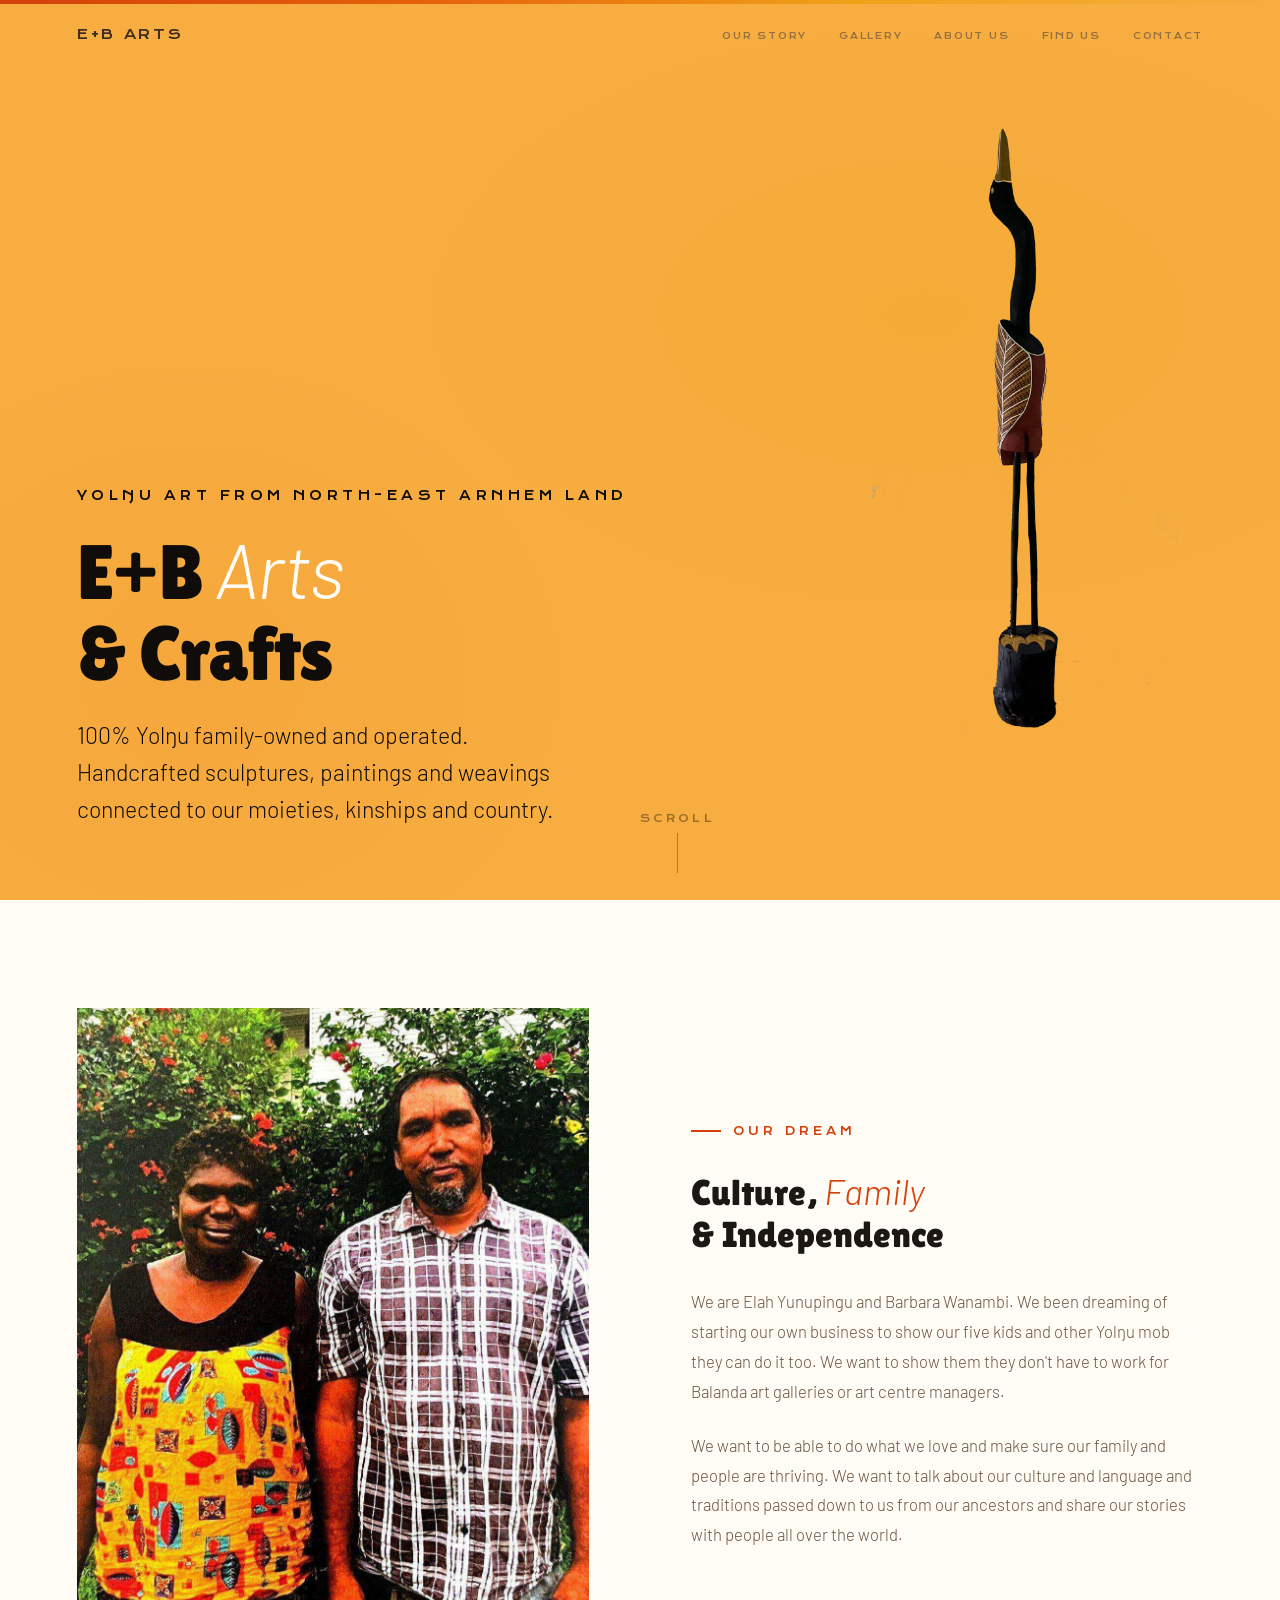
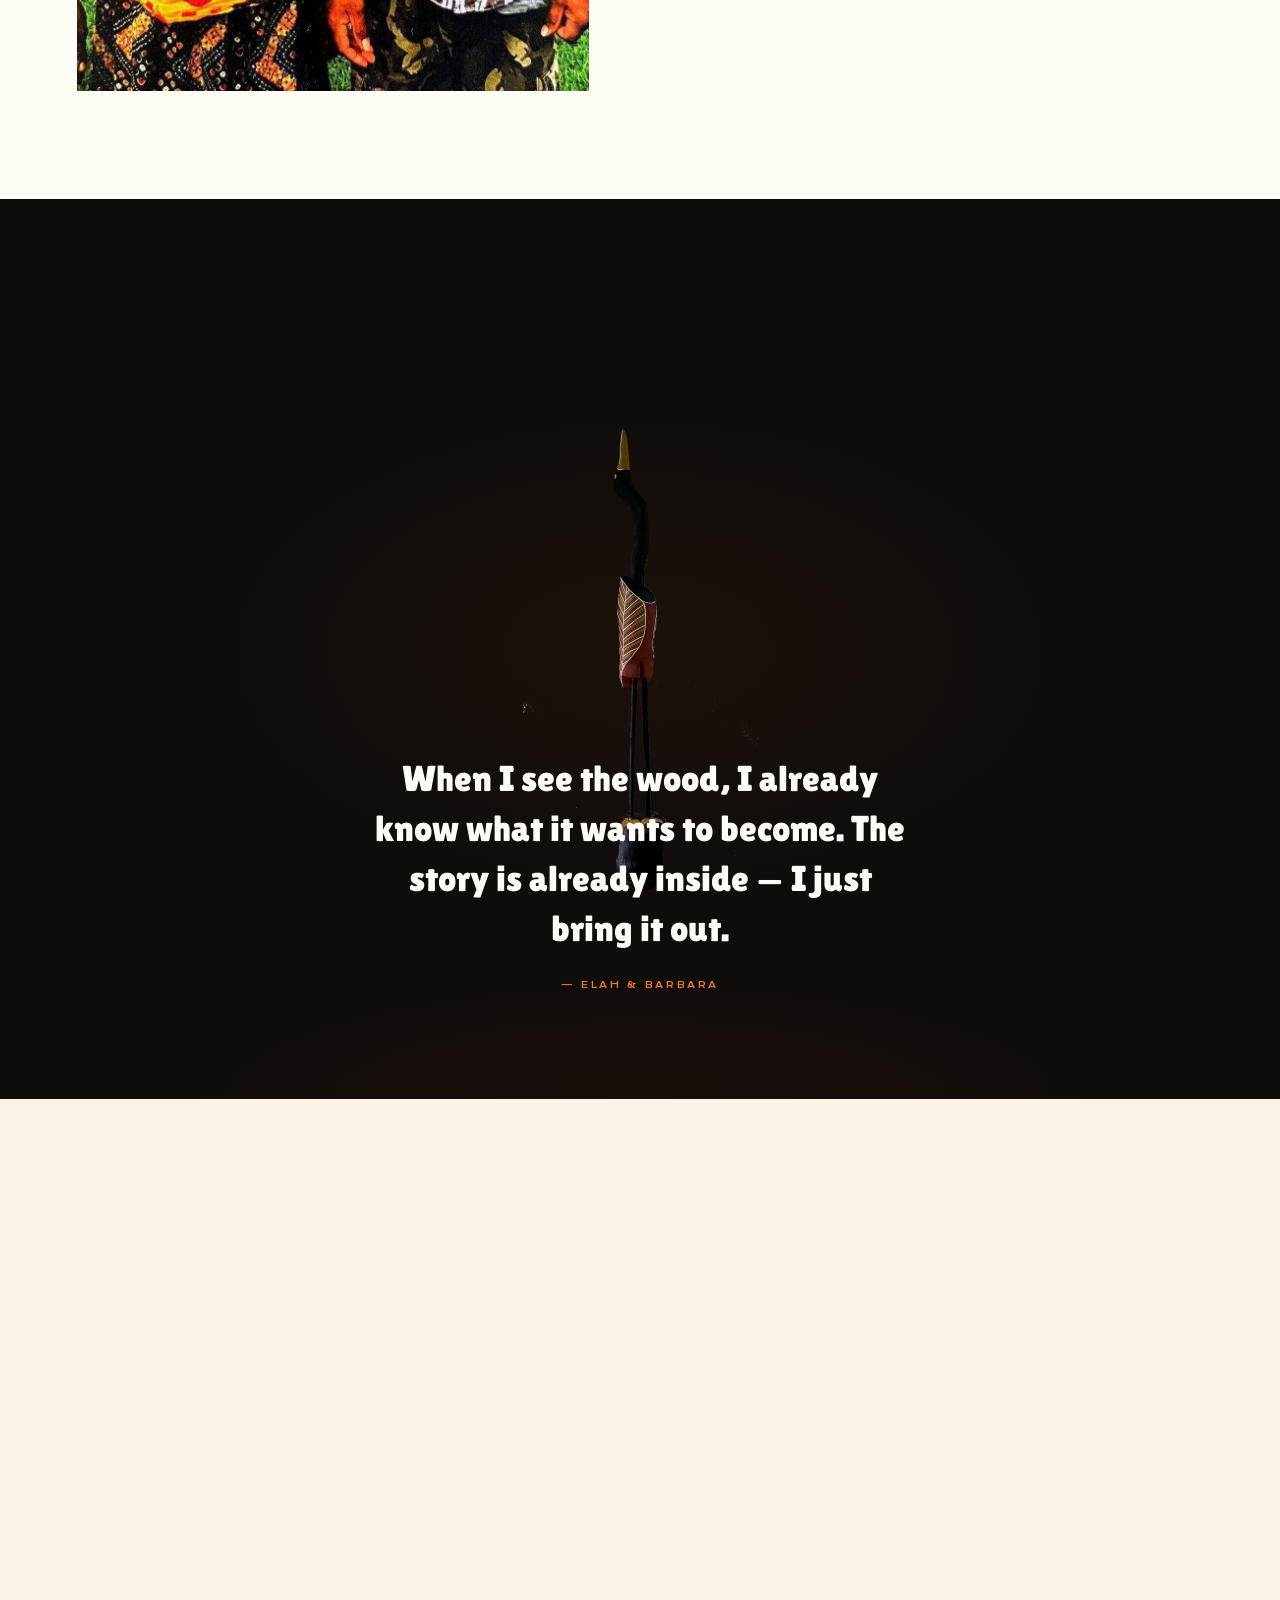
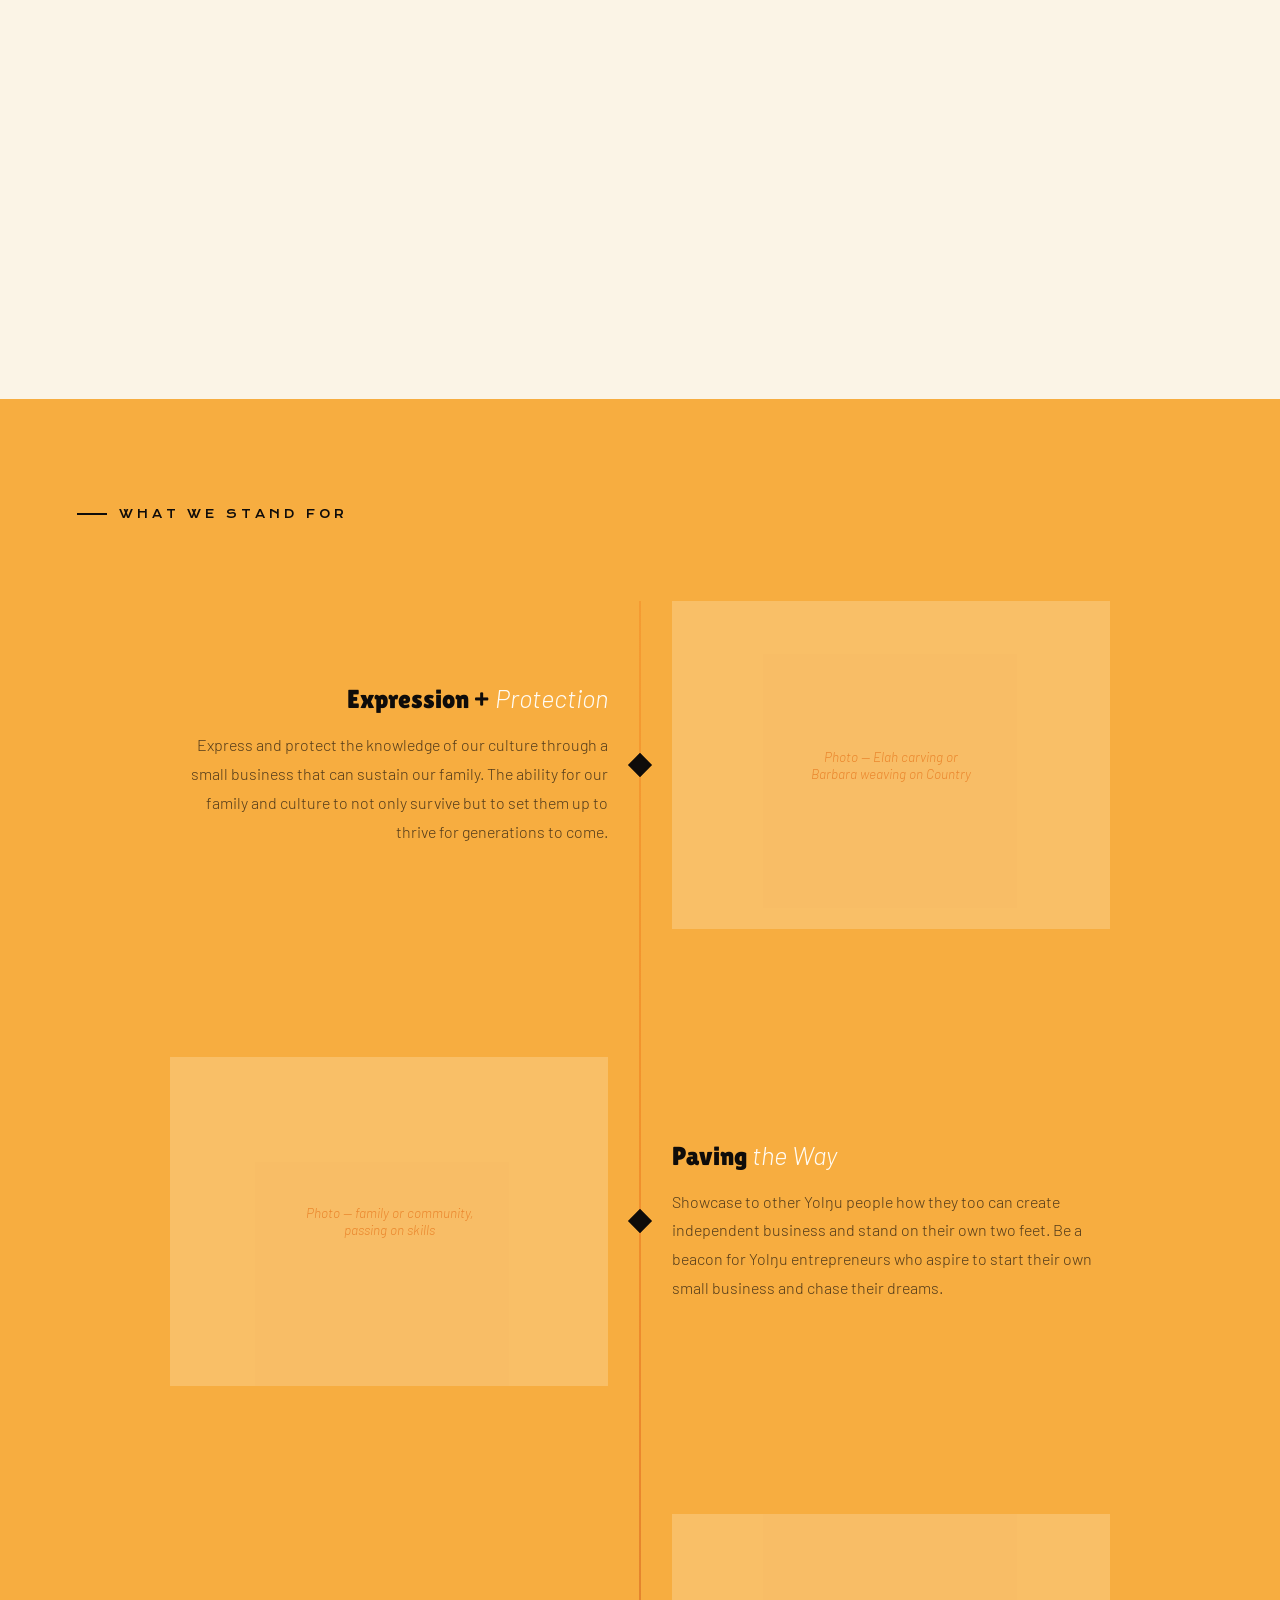
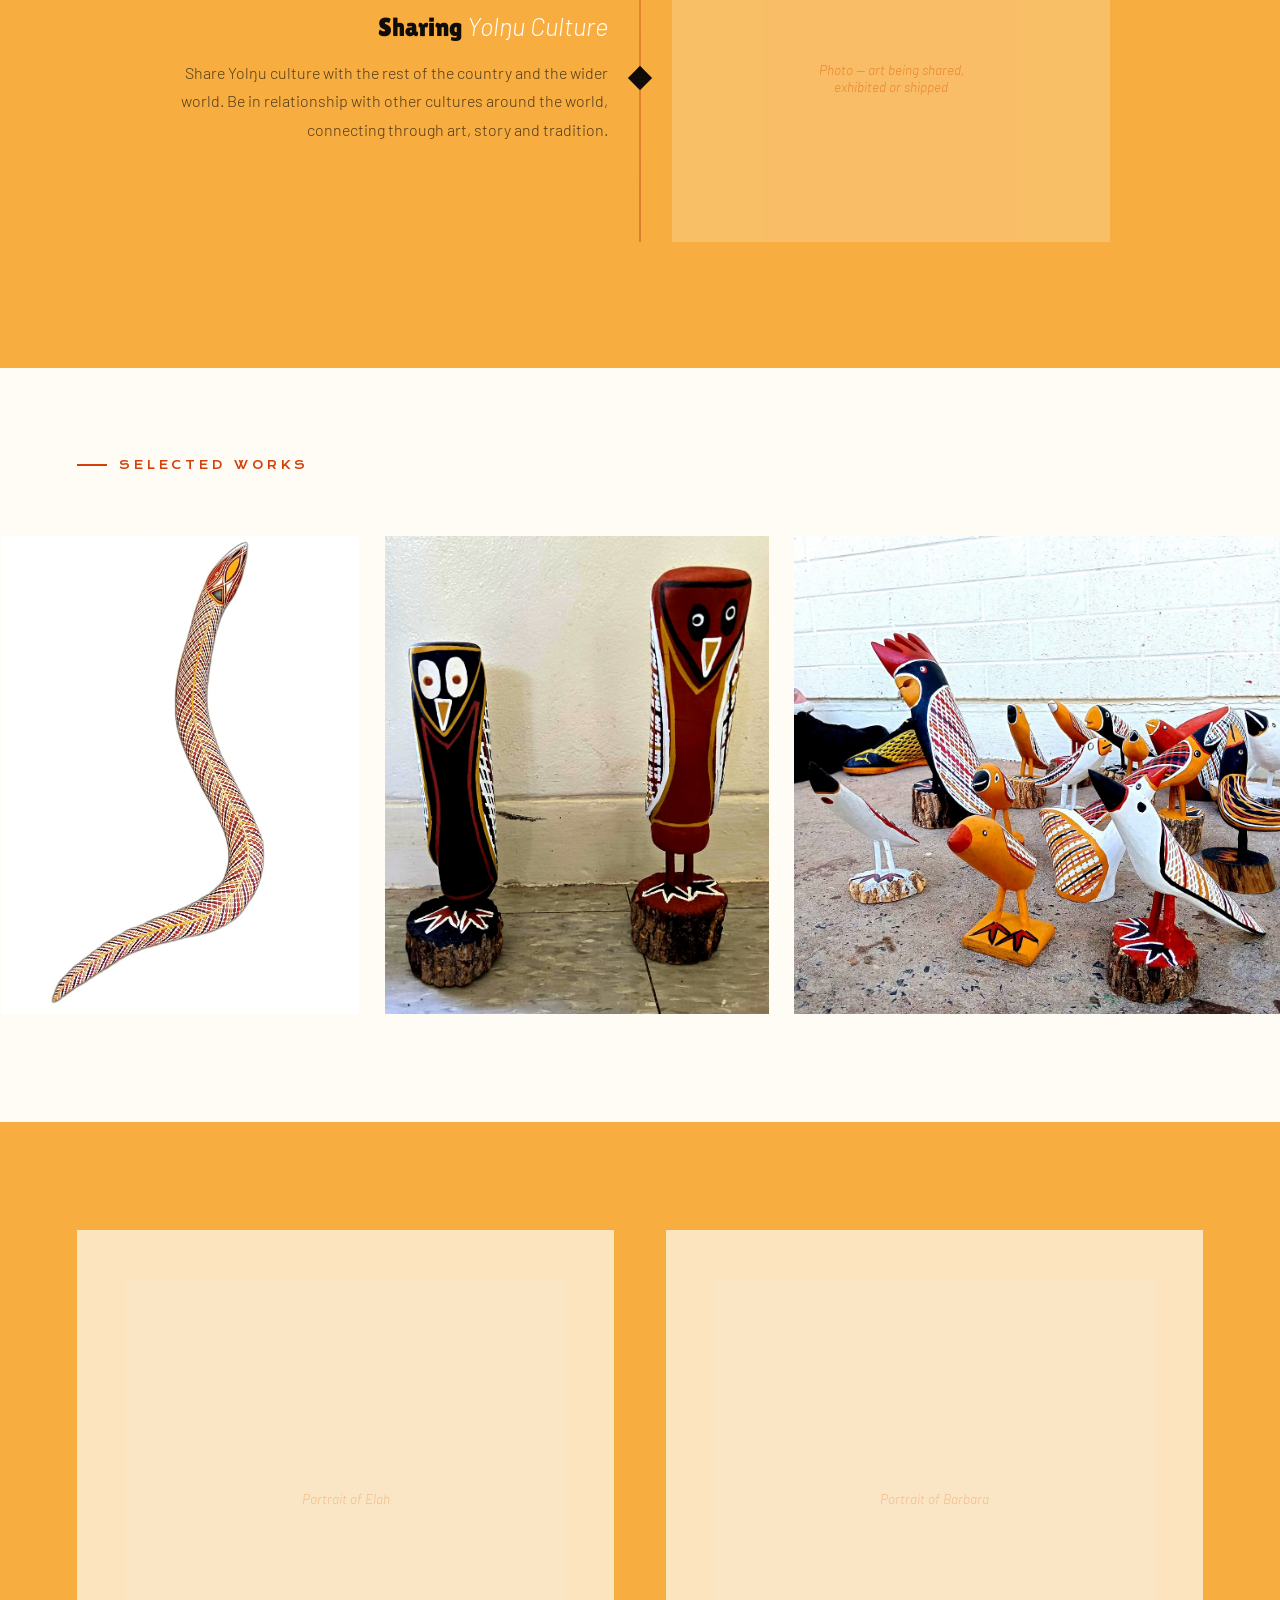
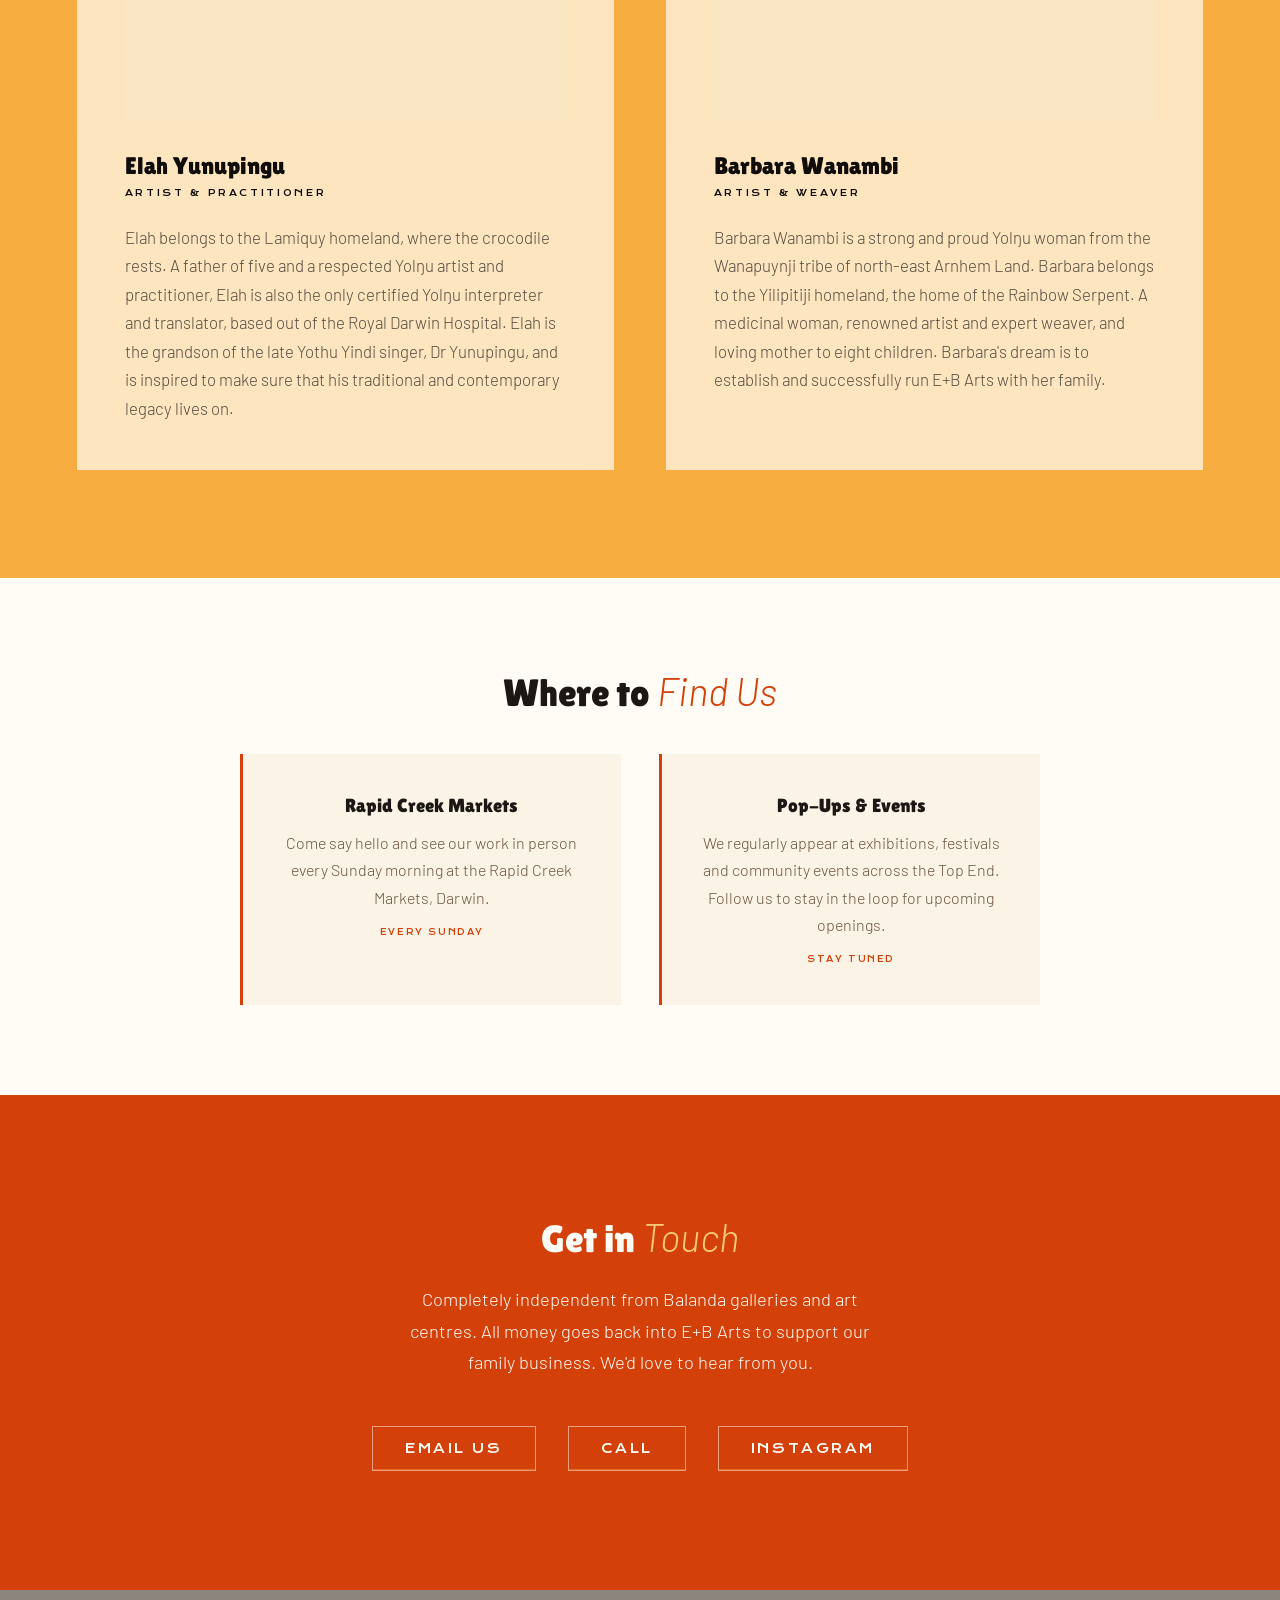
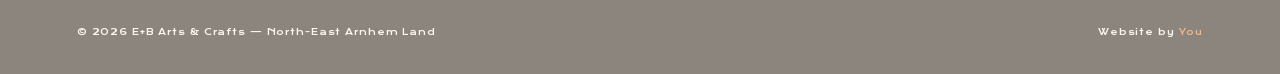
==== index.html @ ec771991 "Initial commit: E+B Arts landing page for GitHub Pages - Landing page with hero, story, gallery, art" ====
<!DOCTYPE html>
<html lang="en">
<head>
<meta charset="UTF-8">
<meta name="viewport" content="width=device-width, initial-scale=1.0">
<title>E+B Arts & Crafts — Yolŋu Art from Arnhem Land</title>
<meta name="description" content="100% Yolŋu family-owned art business. Handcrafted sculptures, paintings and weavings from North-East Arnhem Land.">
<link href="https://fonts.googleapis.com/css2?family=Lilita+One&family=Krona+One&family=Barlow:ital,wght@0,300;0,400;0,500;1,300;1,400&display=swap" rel="stylesheet">
<link rel="stylesheet" href="assets/css/styles.css">
</head>
<body>

<div class="top-bar"></div>

<!-- NAV -->
<nav id="nav">
  <a href="#" class="nav-logo">E+B Arts</a>
  <ul class="nav-links">
    <li><a href="#story">Our Story</a></li>
    <li><a href="#gallery">Gallery</a></li>
    <li><a href="#artists">About Us</a></li>
    <li><a href="#findus">Find Us</a></li>
    <li><a href="#contact">Contact</a></li>
  </ul>
</nav>

<!-- HERO — YELLOW -->
<section class="hero">
  <div class="hero-bg"></div>
  <div class="hero-bird" id="heroBird">
    <img src="assets/images/jabiru.png" alt="Yolŋu carved Jabiru bird sculpture" style="height:75vh;max-height:650px;object-fit:contain;">
  </div>

  <div class="hero-content">
    <div class="hero-tagline">Yolŋu Art from North-East Arnhem Land</div>
    <h1>E+B <em>Arts</em><br>& Crafts</h1>
    <p class="hero-sub">100% Yolŋu family-owned and operated. Handcrafted sculptures, paintings and weavings connected to our moieties, kinships and country.</p>
  </div>
  <div class="scroll-hint"><span>Scroll</span><div class="scroll-line"></div></div>
</section>

<!-- STORY — CREAM -->
<section class="story-section" id="story">
  <div class="story-visual reveal">
    <img src="assets/images/elah-barbara.jpg" alt="Elah Yunupingu and Barbara Wanambi together" style="width:100%;height:100%;object-fit:cover;display:block;">
  </div>
  <div class="story-text">
    <div class="section-label label-dark reveal">Our Dream</div>
    <h2 class="reveal reveal-delay-1">Culture, <em>Family</em><br>& Independence</h2>
    <p class="reveal reveal-delay-2">We are Elah Yunupingu and Barbara Wanambi. We been dreaming of starting our own business to show our five kids and other Yolŋu mob they can do it too. We want to show them they don't have to work for Balanda art galleries or art centre managers.</p>
    <p class="reveal reveal-delay-3">We want to be able to do what we love and make sure our family and people are thriving. We want to talk about our culture and language and traditions passed down to us from our ancestors and share our stories with people all over the world.</p>
  </div>
</section>

<!-- BIRD REVEAL — DARK -->
<section class="bird-reveal" id="birdReveal">
  <div class="bird-reveal-sticky">
    <div class="bird-glow" id="birdGlow"></div>
    <div class="bird-svg-container">
      <img src="assets/images/jabiru.png" alt="Yolŋu carved Jabiru bird sculpture" style="height:60vh;max-height:500px;object-fit:contain;">
    </div>
    <div class="bird-reveal-text">
      <blockquote id="birdQuote">When I see the wood, I already know what it wants to become. The story is already inside — I just bring it out.</blockquote>
      <div class="attribution" id="birdAttribution">— Elah & Barbara</div>
    </div>
  </div>
</section>

<!-- PROCESS — YELLOW -->
<section class="process-section" id="process">
  <div class="section-label label-on-yellow reveal">What We Stand For</div>
  <div class="process-journey">
    <div class="process-path"></div>
    <div class="process-moment reveal">
      <div class="process-visual"><div class="placeholder-img">Photo — Elah carving or<br>Barbara weaving on Country</div></div>
      <div class="process-narrative">
        <h3>Expression + <em>Protection</em></h3>
        <p>Express and protect the knowledge of our culture through a small business that can sustain our family. The ability for our family and culture to not only survive but to set them up to thrive for generations to come.</p>
      </div>
    </div>
    <div class="process-moment reveal">
      <div class="process-visual"><div class="placeholder-img">Photo — family or community,<br>passing on skills</div></div>
      <div class="process-narrative">
        <h3>Paving <em>the Way</em></h3>
        <p>Showcase to other Yolŋu people how they too can create independent business and stand on their own two feet. Be a beacon for Yolŋu entrepreneurs who aspire to start their own small business and chase their dreams.</p>
      </div>
    </div>
    <div class="process-moment reveal">
      <div class="process-visual"><div class="placeholder-img">Photo — art being shared,<br>exhibited or shipped</div></div>
      <div class="process-narrative">
        <h3>Sharing <em>Yolŋu Culture</em></h3>
        <p>Share Yolŋu culture with the rest of the country and the wider world. Be in relationship with other cultures around the world, connecting through art, story and tradition.</p>
      </div>
    </div>
  </div>
</section>

<!-- GALLERY — CREAM -->
<section class="gallery-section" id="gallery">
  <div class="section-label label-dark reveal" style="padding:0 6vw;">Selected Works</div>
  <div class="gallery-scroll" id="galleryScroll">

    <!-- Snake -->
    <div class="gallery-item tall">
      <img class="gallery-img" src="assets/images/snake.jpg" alt="Yolŋu carved and painted snake sculpture with rarrk crosshatching">
      <div class="gallery-caption"><span>Wood Sculpture</span><h4>Snake Sculpture</h4></div>
    </div>

    <!-- Owls / Worr Worr -->
    <div class="gallery-item square">
      <img class="gallery-img" src="assets/images/owls.jpg" alt="Two carved Yolŋu owl sculptures painted with ochre and rarrk patterns">
      <div class="gallery-caption">
        <div class="yolngu-name">
          <span class="local">Worr Worr</span>
          <span class="english">Owl</span>
          <span class="lang-tag">Yolŋu</span>
        </div>
        <span>Wood Sculpture</span><h4>Owl Pair</h4>
      </div>
    </div>

    <!-- Birds group -->
    <div class="gallery-item wide">
      <img class="gallery-img" src="assets/images/birds-group.jpg" alt="Collection of carved and painted Yolŋu bird sculptures">
      <div class="gallery-caption"><span>Collection</span><h4>Bird Sculptures</h4></div>
    </div>

    <!-- Large birds collection -->
    <div class="gallery-item wide">
      <img class="gallery-img" src="assets/images/birds-collection.jpg" alt="Large collection of carved and painted Yolŋu bird sculptures">
      <div class="gallery-caption"><span>Collection</span><h4>Songline Series</h4></div>
    </div>

    <!-- Turtle -->
    <div class="gallery-item square">
      <img class="gallery-img" src="assets/images/turtle.jpg" alt="Yolŋu carved and painted turtle sculpture with rarrk crosshatching on shell">
      <div class="gallery-caption">
        <div class="yolngu-name">
          <span class="local">Marrpan</span>
          <span class="english">Green Back Turtle</span>
          <span class="lang-tag">Yolŋu</span>
        </div>
        <span>Wood Sculpture</span><h4>Green Back Turtle</h4>
      </div>
    </div>

    <!-- Mixed collection -->
    <div class="gallery-item wide">
      <img class="gallery-img" src="assets/images/collection.jpg" alt="Collection of Yolŋu carved birds, painted cylinders and turtle artwork">
      <div class="gallery-caption">
        <div class="yolngu-name">
          <span class="local">Larrakitj</span>
          <span class="english">Coffin Logs</span>
          <span class="lang-tag">Yolŋu</span>
        </div>
        <span>Collection</span><h4>Coffin Logs</h4>
      </div>
    </div>

    <!-- Jabiru with fish -->
    <div class="gallery-item tall">
      <img class="gallery-img" src="assets/images/jabiru-fish.jpg" alt="Tall Yolŋu carved bird sculpture balancing a painted fish on its beak">
      <div class="gallery-caption"><span>Wood Sculpture</span><h4>Jabiru & Fish</h4></div>
    </div>

    <!-- Jabiru tall dark -->
    <div class="gallery-item tall">
      <img class="gallery-img" src="assets/images/gallery-bird.jpg" alt="Tall dark Yolŋu carved Jabiru bird sculpture with rarrk wing detail">
      <div class="gallery-caption"><span>Wood Sculpture</span><h4>Jabiru</h4></div>
    </div>

  </div>
</section>

<!-- ARTISTS — YELLOW -->
<section class="together-section" id="artists">
  <div class="together-card reveal">
    <div class="together-img-placeholder">Portrait of Elah</div>
    <h3>Elah Yunupingu</h3>
    <div class="role">Artist & Practitioner</div>
    <p>Elah belongs to the Lamiquy homeland, where the crocodile rests. A father of five and a respected Yolŋu artist and practitioner, Elah is also the only certified Yolŋu interpreter and translator, based out of the Royal Darwin Hospital. Elah is the grandson of the late Yothu Yindi singer, Dr Yunupingu, and is inspired to make sure that his traditional and contemporary legacy lives on.</p>
  </div>
  <div class="together-card reveal reveal-delay-1">
    <div class="together-img-placeholder">Portrait of Barbara</div>
    <h3>Barbara Wanambi</h3>
    <div class="role">Artist & Weaver</div>
    <p>Barbara Wanambi is a strong and proud Yolŋu woman from the Wanapuynji tribe of north-east Arnhem Land. Barbara belongs to the Yilipitiji homeland, the home of the Rainbow Serpent. A medicinal woman, renowned artist and expert weaver, and loving mother to eight children. Barbara's dream is to establish and successfully run E+B Arts with her family.</p>
  </div>
</section>

<!-- FIND US -->
<section class="findus-section" id="findus">
  <h2 class="reveal">Where to <em>Find Us</em></h2>
  <div class="findus-cards">
    <div class="findus-card reveal">
      <h3>Rapid Creek Markets</h3>
      <p>Come say hello and see our work in person every Sunday morning at the Rapid Creek Markets, Darwin.</p>
      <span class="detail">Every Sunday</span>
    </div>
    <div class="findus-card reveal reveal-delay-1">
      <h3>Pop-Ups & Events</h3>
      <p>We regularly appear at exhibitions, festivals and community events across the Top End. Follow us to stay in the loop for upcoming openings.</p>
      <span class="detail">Stay tuned</span>
    </div>
  </div>
</section>

<!-- CONTACT — DEEP ORANGE -->
<section class="contact-section" id="contact">
  <h2 class="reveal">Get in <em>Touch</em></h2>
  <p class="reveal reveal-delay-1">Completely independent from Balanda galleries and art centres. All money goes back into E+B Arts to support our family business. We'd love to hear from you.</p>
  <div class="contact-links reveal reveal-delay-2">
    <a href="mailto:hello@eandbarts.com" class="contact-link"><span>Email Us</span></a>
    <a href="tel:+61000000000" class="contact-link"><span>Call</span></a>
    <a href="#" class="contact-link"><span>Instagram</span></a>
  </div>
</section>

<footer>
  <span>&copy; 2026 E+B Arts & Crafts — North-East Arnhem Land</span>
  <span>Website by <a href="#">You</a></span>
</footer>

<script>
  // Scroll reveal
  const revealEls = document.querySelectorAll('.reveal');
  function checkReveals() {
    const vh = window.innerHeight;
    revealEls.forEach(el => {
      const rect = el.getBoundingClientRect();
      if (rect.top < vh * 0.88 && rect.bottom > 0) {
        el.classList.add('visible');
      }
    });
  }
  window.addEventListener('scroll', checkReveals, { passive: true });
  window.addEventListener('resize', checkReveals);
  checkReveals();
  setTimeout(checkReveals, 100);
  setTimeout(checkReveals, 500);

  // Nav scroll effect
  window.addEventListener('scroll', () => {
    document.getElementById('nav').classList.toggle('scrolled', window.scrollY > 80);
  });

  // Hero bird parallax
  const heroBird = document.getElementById('heroBird');
  window.addEventListener('scroll', () => {
    if (heroBird) {
      const y = window.scrollY;
      heroBird.style.transform = `translateY(calc(-55% - ${y * 0.15}px))`;
      heroBird.style.opacity = Math.max(0, 1 - y / 600);
    }
  });

  // Bird reveal scroll interaction
  const birdSection = document.getElementById('birdReveal');
  const bQuote = document.getElementById('birdQuote');
  const bAttr = document.getElementById('birdAttribution');
  const bGlow = document.getElementById('birdGlow');
  let scrollActive = false;

  function updateBirdReveal() {
    if (!birdSection) return;
    const rect = birdSection.getBoundingClientRect();
    const total = birdSection.offsetHeight - window.innerHeight;
    if (total <= 0) return;
    const progress = Math.max(0, Math.min(1, -rect.top / total));

    if (!scrollActive && progress > 0.01) {
      scrollActive = true;
      if (bQuote) bQuote.style.transition = 'none';
      if (bAttr) bAttr.style.transition = 'none';
    }

    if (scrollActive) {
      if (bGlow) {
        bGlow.style.opacity = Math.min(0.8, progress * 1.2);
        bGlow.style.transform = 'scale(' + (0.6 + progress) + ')';
      }
      if (bQuote) {
        var qp = Math.max(0, (progress - 0.4) / 0.35);
        bQuote.style.opacity = Math.min(1, qp);
        bQuote.style.transform = 'translateY(' + ((1 - Math.min(1, qp)) * 25) + 'px)';
      }
      if (bAttr) {
        var ap = Math.max(0, (progress - 0.55) / 0.35);
        bAttr.style.opacity = Math.min(1, ap);
        bAttr.style.transform = 'translateY(' + ((1 - Math.min(1, ap)) * 15) + 'px)';
      }
    }
  }

  window.addEventListener('scroll', function() {
    requestAnimationFrame(updateBirdReveal);
  }, { passive: true });
  updateBirdReveal();

  // Gallery drag scroll
  const gs = document.getElementById('galleryScroll');
  let isDown = false, startX, scrollLeft;
  gs.addEventListener('mousedown', (e) => { isDown = true; gs.style.cursor = 'grabbing'; startX = e.pageX - gs.offsetLeft; scrollLeft = gs.scrollLeft; });
  gs.addEventListener('mouseleave', () => { isDown = false; gs.style.cursor = 'grab'; });
  gs.addEventListener('mouseup', () => { isDown = false; gs.style.cursor = 'grab'; });
  gs.addEventListener('mousemove', (e) => { if (!isDown) return; e.preventDefault(); gs.scrollLeft = scrollLeft - (e.pageX - gs.offsetLeft - startX) * 1.5; });

  // Smooth scroll for anchor links
  document.querySelectorAll('a[href^="#"]').forEach(a => {
    a.addEventListener('click', function(e) {
      e.preventDefault();
      const target = document.querySelector(this.getAttribute('href'));
      if (target) {
        target.scrollIntoView({ behavior: 'smooth' });
      }
    });
  });
</script>
</body>
</html>
---- assets/css/styles.css ----
/* E+B Arts & Crafts — Styles */

:root {
  --orange-deep: #D4400A;
  --orange: #E8610A;
  --orange-bright: #F07A1A;
  --amber: #F0A118;
  --yellow: #F7AD40;
  --yellow-bg: #F7AD40;
  --yellow-soft: #F9C06A;
  --yellow-pale: #FBDAA0;
  --yellow-light: #F9C978;
  --red-earth: #9E2E0E;
  --rust: #B83A0F;
  --night: #0F0C0A;
  --charcoal: #1C1714;
  --bark: #3D2E1F;
  --bark-light: #6B5440;
  --sand: #FBF4E6;
  --sand-warm: #F5EAD0;
  --sand-deep: #EDE0C0;
  --cream: #FFFCF5;
}

* { margin: 0; padding: 0; box-sizing: border-box; }
html { scroll-behavior: smooth; scrollbar-width: thin; scrollbar-color: var(--orange) var(--sand); }
body {
  background: var(--sand);
  color: var(--charcoal);
  font-family: 'Krona One', sans-serif;
  font-weight: 300;
  overflow-x: hidden;
}

/* ===== NAV ===== */
nav {
  position: fixed; top: 4px; left: 0; right: 0; z-index: 100;
  padding: 1.2rem 6vw;
  display: flex; justify-content: space-between; align-items: center;
  transition: background 0.4s, box-shadow 0.4s;
}
nav.scrolled {
  background: rgba(251, 244, 230, 0.94);
  backdrop-filter: blur(14px);
  box-shadow: 0 1px 0 rgba(208,64,10,0.1);
}
.nav-logo {
  font-family: 'Krona One', sans-serif; font-weight: 400;
  font-size: 0.85rem; letter-spacing: 0.2em; text-transform: uppercase;
  color: var(--bark); text-decoration: none;
}
.nav-links { display: flex; gap: 2rem; list-style: none; }
.nav-links a {
  font-family: 'Krona One'; font-size: 0.55rem;
  letter-spacing: 0.2em; text-transform: uppercase;
  color: var(--bark-light); text-decoration: none; opacity: 0.7;
  transition: opacity 0.3s, color 0.3s;
}
.nav-links a:hover { opacity: 1; color: var(--orange-deep); }

/* Top gradient bar */
.top-bar {
  position: fixed; top: 0; left: 0; right: 0; height: 4px;
  background: linear-gradient(90deg, var(--orange-deep), var(--orange), var(--amber), var(--yellow));
  z-index: 200;
}

/* ===== HERO — YELLOW BG ===== */
.hero {
  min-height: 100vh; display: flex; flex-direction: column;
  justify-content: flex-end; padding: 0 6vw 8vh;
  position: relative; overflow: hidden;
  background: var(--yellow-bg);
}
.hero-bg {
  position: absolute; inset: 0;
  background:
    radial-gradient(ellipse 60% 50% at 72% 35%, rgba(240,161,24,0.2) 0%, transparent 70%),
    radial-gradient(ellipse 50% 60% at 15% 75%, rgba(232,97,10,0.08) 0%, transparent 60%);
  z-index: 0;
}

.hero-bird {
  position: absolute; right: 8vw; top: 50%;
  transform: translateY(-55%); z-index: 1;
  opacity: 0; animation: birdReveal 2s ease-out 0.8s forwards;
}
.hero-bird svg {
  height: 70vh; max-height: 600px;
  filter: drop-shadow(12px 20px 30px rgba(15,12,10,0.15));
}
@keyframes birdReveal {
  0% { opacity: 0; transform: translateY(-55%) translateX(30px); }
  100% { opacity: 1; transform: translateY(-55%) translateX(0); }
}

.hero-content { position: relative; z-index: 2; max-width: 55%; }
.hero-tagline {
  font-family: 'Krona One'; font-weight: 400;
  font-size: clamp(0.7rem, 1vw, 0.8rem);
  letter-spacing: 0.35em; text-transform: uppercase;
  color: var(--night); margin-bottom: 1.5rem;
  opacity: 0; animation: fadeUp 1s ease-out 0.3s forwards;
}
.hero h1 {
  font-family: 'Lilita One', sans-serif; font-weight: 400;
  font-size: clamp(2.5rem, 6vw, 5rem); line-height: 1.05;
  color: var(--night); letter-spacing: -0.02em; margin-bottom: 1.5rem;
  opacity: 0; animation: fadeUp 1.2s ease-out 0.5s forwards;
}
.hero h1 em { font-style: normal; color: var(--cream); font-family: "Barlow", sans-serif; font-weight: 300; font-style: italic; text-transform: none; }
.hero-sub {
  font-family: 'Barlow', sans-serif;
  font-size: clamp(1.1rem, 1.8vw, 1.5rem); font-weight: 300;
  line-height: 1.6; color: var(--night); max-width: 480px; opacity: 0.75;
  opacity: 0; animation: fadeUp 1.2s ease-out 0.7s forwards;
}
.scroll-hint {
  position: absolute; bottom: 3vh; left: 50%;
  transform: translateX(-50%); display: flex;
  flex-direction: column; align-items: center; gap: 8px;
  opacity: 0; animation: fadeUp 1s ease-out 1.5s forwards;
}
.scroll-hint span {
  font-size: 0.65rem; letter-spacing: 0.3em;
  text-transform: uppercase; color: var(--night); opacity: 0.4;
}
.scroll-line {
  width: 1px; height: 40px; background: var(--night);
  opacity: 0.3; animation: scrollPulse 2s ease-in-out infinite;
}
@keyframes scrollPulse {
  0%, 100% { transform: scaleY(1); opacity: 0.3; }
  50% { transform: scaleY(0.5); opacity: 0.1; }
}
@keyframes fadeUp {
  from { opacity: 0; transform: translateY(25px); }
  to { opacity: 1; transform: translateY(0); }
}

/* ===== SECTION LABEL ===== */
.section-label {
  font-family: 'Krona One'; font-weight: 400; font-size: 0.7rem;
  letter-spacing: 0.35em; text-transform: uppercase;
  margin-bottom: 2rem;
  display: flex; align-items: center; gap: 12px;
}
.section-label::before {
  content: ''; width: 30px; height: 2px;
}
/* Color variants for different bg */
.label-dark { color: var(--orange-deep); }
.label-dark::before { background: var(--orange-deep); }
.label-on-yellow { color: var(--night); }
.label-on-yellow::before { background: var(--night); }
.label-light { color: var(--amber); }
.label-light::before { background: var(--amber); }

/* ===== STORY — CREAM BG ===== */
.story-section {
  padding: 12vh 6vw; display: grid;
  grid-template-columns: 1fr 1fr; gap: 8vw;
  align-items: center; min-height: 90vh; background: var(--cream);
}
.story-visual {
  position: relative; aspect-ratio: 3/4; overflow: hidden;
}
.story-visual .placeholder-img {
  position: absolute; inset: 0;
  display: flex; align-items: center; justify-content: center;
  font-family: 'Barlow'; font-style: italic; font-size: 0.9rem;
  color: var(--orange); opacity: 0.4; padding: 2rem; text-align: center;
  background: var(--sand-warm);
  border-left: 3px solid var(--orange-deep);
}
.story-text h2 {
  font-family: 'Lilita One', sans-serif; font-weight: 400;
  font-size: clamp(1.6rem, 2.8vw, 2.4rem); line-height: 1.15;
  margin-bottom: 2rem; color: var(--charcoal);
}
.story-text h2 em { font-style: normal; color: var(--orange-deep); font-family: "Barlow", sans-serif; font-weight: 300; font-style: italic; text-transform: none; }
.story-text p {
  font-family: 'Barlow'; font-size: clamp(1rem, 1.3vw, 1.2rem);
  font-weight: 300; line-height: 1.8; color: var(--bark-light);
  opacity: 0.85; margin-bottom: 1.5rem;
}

/* ===== BIRD REVEAL — DARK ===== */
.bird-reveal { height: 200vh; position: relative; }
.bird-reveal-sticky {
  position: sticky; top: 0; height: 100vh;
  display: flex; flex-direction: column;
  align-items: center; justify-content: center;
  overflow: hidden; background: var(--night);
}
.bird-reveal-sticky::before {
  content: ''; position: absolute; inset: 0;
  background:
    radial-gradient(ellipse 50% 40% at 50% 50%, rgba(232,97,10,0.06) 0%, transparent 70%),
    radial-gradient(ellipse 80% 30% at 50% 100%, rgba(158,46,14,0.08) 0%, transparent 50%);
  z-index: 0;
}
.bird-reveal-text {
  position: absolute; bottom: 12vh; left: 50%; transform: translateX(-50%);
  z-index: 3; text-align: center;
  max-width: 600px; padding: 0 2rem; width: 100%;
}
.bird-reveal-text blockquote {
  font-family: 'Lilita One', sans-serif;
  font-size: clamp(1.5rem, 2.8vw, 2.4rem); line-height: 1.4;
  color: #FFFCF5; opacity: 1;
}
.bird-reveal-text .attribution {
  font-family: 'Krona One'; font-size: 0.55rem; font-weight: 400;
  letter-spacing: 0.3em; text-transform: uppercase;
  color: var(--orange-bright); margin-top: 1.5rem; opacity: 1;
}
.bird-svg-container {
  position: absolute; inset: 0;
  display: flex; align-items: center; justify-content: center; z-index: 1;
  pointer-events: none;
}
.bird-svg-container svg { height: 55vh; max-height: 450px; opacity: 0.9; }
.bird-glow {
  position: absolute; width: 500px; height: 500px; border-radius: 50%;
  background: radial-gradient(circle, rgba(240,122,26,0.15) 0%, rgba(247,173,64,0.08) 40%, transparent 70%);
  z-index: 0; opacity: 0.7;
}

/* ===== PROCESS — YELLOW BG ===== */
.process-section {
  padding: 12vh 6vw 14vh;
  background: var(--yellow-bg);
  position: relative; overflow: hidden;
}
.process-section .section-label { margin-bottom: 5rem; }
.process-journey { position: relative; max-width: 940px; margin: 0 auto; }
.process-path {
  position: absolute; left: 50%; top: 0; bottom: 0; width: 2px;
  transform: translateX(-50%);
}
.process-path::before {
  content: ''; position: absolute; top: 0; left: 0;
  width: 100%; height: 100%;
  background: linear-gradient(to bottom,
    var(--orange-bright) 0%, var(--orange) 40%,
    var(--orange-deep) 70%, var(--red-earth) 100%);
  opacity: 0.35;
}

.process-moment {
  display: grid; grid-template-columns: 1fr 1fr;
  gap: 4rem; align-items: center;
  margin-bottom: 8rem; position: relative;
}
.process-moment:last-child { margin-bottom: 0; }

.process-moment::before {
  content: ''; position: absolute; left: 50%; top: 50%;
  transform: translate(-50%, -50%) rotate(45deg);
  width: 10px; height: 10px;
  border: 2px solid var(--night); background: var(--yellow-bg);
  z-index: 2; transition: background 0.4s, transform 0.4s;
}
.process-moment.visible::before {
  background: var(--night);
  transform: translate(-50%, -50%) rotate(45deg) scale(1.2);
}

.process-visual { aspect-ratio: 4/3; overflow: hidden; }
.process-visual .placeholder-img {
  width: 100%; height: 100%;
  display: flex; align-items: center; justify-content: center;
  font-family: 'Barlow'; font-style: italic; font-size: 0.85rem;
  color: var(--orange-deep); opacity: 0.35;
  background: rgba(255,252,245,0.6); padding: 2rem; text-align: center;
}

.process-narrative { padding: 1rem 0; }
.process-narrative h3 {
  font-family: 'Lilita One', sans-serif; font-weight: 400;
  font-size: clamp(1.3rem, 2vw, 1.7rem);
  color: var(--night); margin-bottom: 1rem; line-height: 1.2;
}
.process-narrative h3 em { font-style: normal; color: var(--cream); font-family: "Barlow", sans-serif; font-weight: 300; font-style: italic; text-transform: none; }
.process-narrative p {
  font-family: 'Barlow'; font-size: clamp(1rem, 1.2vw, 1.15rem);
  line-height: 1.8; color: var(--night); opacity: 0.7;
}

.process-moment:nth-child(even) .process-visual { order: 2; }
.process-moment:nth-child(even) .process-narrative { order: 1; text-align: right; }

/* ===== GALLERY — CREAM BG ===== */
.gallery-section {
  padding: 10vh 0 12vh; overflow: hidden; background: var(--cream);
}
.gallery-section .section-label { padding: 0 6vw; margin-bottom: 4rem; }
.gallery-scroll {
  display: flex; gap: 2vw; padding: 0 6vw;
  overflow-x: auto; scroll-snap-type: x mandatory;
  scrollbar-width: none; cursor: grab;
}
.gallery-scroll::-webkit-scrollbar { display: none; }
.gallery-item {
  flex: 0 0 auto; scroll-snap-align: start;
  position: relative; overflow: hidden;
  transition: transform 0.4s;
}
.gallery-item:hover { transform: translateY(-4px); }
.gallery-item.tall { width: 28vw; min-width: 280px; aspect-ratio: 3/4; }
.gallery-item.wide { width: 38vw; min-width: 360px; aspect-ratio: 4/3; }
.gallery-item.square { width: 30vw; min-width: 300px; aspect-ratio: 1/1; }
.gallery-placeholder {
  width: 100%; height: 100%;
  display: flex; align-items: center; justify-content: center;
  font-family: 'Barlow'; font-style: italic; font-size: 0.85rem;
  color: var(--orange); opacity: 0.3;
  background: var(--sand-warm); padding: 2rem; text-align: center;
  transition: background 0.4s;
}
.gallery-item:hover .gallery-placeholder { background: var(--sand-deep); }

/* Real image support */
.gallery-img {
  width: 100%; height: 100%;
  object-fit: cover;
  display: block;
  transition: transform 0.6s ease;
}
.gallery-item:hover .gallery-img { transform: scale(1.03); }

.gallery-caption {
  position: absolute; bottom: 0; left: 0; right: 0;
  padding: 1.5rem;
  background: linear-gradient(transparent, rgba(15,12,10,0.9));
  transform: translateY(100%); transition: transform 0.4s;
}
.gallery-item:hover .gallery-caption { transform: translateY(0); }
.gallery-caption h4 {
  font-family: 'Lilita One', sans-serif; font-weight: 400;
  font-size: 1rem; color: var(--yellow-light);
}
.gallery-caption span {
  font-family: 'Krona One'; font-size: 0.55rem;
  letter-spacing: 0.15em; text-transform: uppercase;
  color: var(--orange-bright); opacity: 0.8;
}

/* Yolŋu name — inside caption */
.yolngu-name {
  margin-bottom: 0.5rem;
  display: flex; flex-direction: column; gap: 2px;
}
.yolngu-name .local {
  font-family: 'Lilita One'; font-size: 1rem; font-weight: 400;
  color: var(--yellow-light); line-height: 1.2;
}
.yolngu-name .english {
  font-family: 'Krona One'; font-size: 0.5rem;
  letter-spacing: 0.2em; text-transform: uppercase;
  color: var(--cream); opacity: 0.7;
}
.yolngu-name .lang-tag {
  font-family: 'Barlow'; font-style: italic; font-size: 0.6rem;
  color: var(--orange-bright); opacity: 0.75; margin-top: 1px;
}

/* ===== ARTISTS — YELLOW BG ===== */
.together-section {
  padding: 12vh 6vw; display: grid;
  grid-template-columns: 1fr 1fr; gap: 4vw;
  min-height: 80vh; align-items: stretch;
  background: var(--yellow-bg);
}
.together-card {
  padding: 3rem; background: rgba(255,252,245,0.7);
  position: relative; overflow: hidden;
  transition: transform 0.4s, background 0.4s;
  display: flex; flex-direction: column;
}
.together-card:hover {
  transform: translateY(-3px);
  background: rgba(255,252,245,0.9);
}
.together-card::before {
  content: ''; position: absolute; top: 0; left: 0; bottom: 0;
  width: 3px;
  background: linear-gradient(to bottom, var(--night), var(--charcoal));
  transform: scaleY(0); transform-origin: top;
  transition: transform 0.6s ease;
}
.together-card:hover::before { transform: scaleY(1); }

.together-img-placeholder {
  width: 100%; aspect-ratio: 1/1;
  background: var(--sand-warm);
  margin-bottom: 2rem; display: flex; align-items: center;
  justify-content: center; font-family: 'Barlow';
  font-style: italic; color: var(--orange); opacity: 0.3; font-size: 0.85rem;
}
.together-card h3 {
  font-family: 'Lilita One', sans-serif; font-weight: 400;
  font-size: 1.5rem; margin-bottom: 0.5rem; color: var(--night);
}
.together-card .role {
  font-family: 'Krona One'; font-size: 0.55rem; font-weight: 500;
  letter-spacing: 0.3em; text-transform: uppercase;
  color: var(--night); margin-bottom: 1.5rem;
}
.together-card p {
  font-family: 'Barlow'; font-size: 1.05rem;
  line-height: 1.7; color: var(--night); opacity: 0.7;
}

/* ===== FIND US ===== */
.findus-section {
  padding: 10vh 6vw; background: var(--cream);
  display: flex; flex-direction: column; align-items: center;
  text-align: center;
}
.findus-section h2 {
  font-family: 'Lilita One', sans-serif; font-weight: 400;
  font-size: clamp(1.8rem, 3vw, 2.6rem);
  color: var(--charcoal); margin-bottom: 2.5rem;
}
.findus-section h2 em { font-style: normal; color: var(--orange-deep); font-family: "Barlow", sans-serif; font-weight: 300; font-style: italic; text-transform: none; }
.findus-cards {
  display: grid; grid-template-columns: 1fr 1fr; gap: 3vw;
  max-width: 800px; width: 100%;
}
.findus-card {
  padding: 2.5rem 2rem;
  background: var(--sand);
  text-align: center;
  border-left: 3px solid var(--orange-deep);
  transition: transform 0.4s;
}
.findus-card:hover { transform: translateY(-3px); }
.findus-card h3 {
  font-family: 'Lilita One', sans-serif; font-weight: 400;
  font-size: 1.2rem; color: var(--charcoal); margin-bottom: 0.8rem;
}
.findus-card p {
  font-family: 'Barlow'; font-size: 1rem;
  line-height: 1.7; color: var(--bark-light);
}
.findus-card .detail {
  font-family: 'Krona One'; font-size: 0.5rem;
  letter-spacing: 0.2em; text-transform: uppercase;
  color: var(--orange-deep); margin-top: 1rem; display: block;
}
@media (max-width: 600px) {
  .findus-cards { grid-template-columns: 1fr; }
}

/* ===== CONTACT — DEEP ORANGE ===== */
.contact-section {
  padding: 10vh 6vw; display: flex; flex-direction: column;
  align-items: center; text-align: center;
  min-height: 55vh; justify-content: center;
  position: relative;
  background: var(--orange-deep);
  color: var(--cream);
}
.contact-section h2 {
  font-family: 'Lilita One', sans-serif; font-weight: 400;
  font-size: clamp(1.8rem, 3vw, 2.6rem);
  margin-bottom: 1.5rem; color: var(--cream);
}
.contact-section h2 em { font-style: normal; color: var(--yellow-light); font-family: "Barlow", sans-serif; font-weight: 300; font-style: italic; text-transform: none; }
.contact-section p {
  font-family: 'Barlow'; font-size: 1.15rem;
  line-height: 1.7; color: var(--cream); opacity: 0.8;
  max-width: 500px; margin-bottom: 3rem;
}
.contact-links { display: flex; gap: 2rem; flex-wrap: wrap; justify-content: center; }
.contact-link {
  font-family: 'Krona One'; font-weight: 400; font-size: 0.8rem;
  letter-spacing: 0.2em; text-transform: uppercase;
  color: var(--cream); text-decoration: none;
  padding: 0.8rem 2rem; border: 1.5px solid rgba(255,252,245,0.5);
  transition: all 0.4s; position: relative; overflow: hidden;
}
.contact-link::before {
  content: ''; position: absolute; inset: 0;
  background: var(--yellow-bg); transform: translateY(100%);
  transition: transform 0.4s; z-index: 0;
}
.contact-link:hover::before { transform: translateY(0); }
.contact-link:hover { color: var(--charcoal); border-color: var(--yellow-bg); }
.contact-link span { position: relative; z-index: 1; }

/* ===== FOOTER ===== */
footer {
  padding: 4vh 6vw;
  display: flex; justify-content: space-between; align-items: center;
  font-family: 'Krona One'; font-size: 0.55rem; letter-spacing: 0.1em;
  color: var(--cream); opacity: 0.5;
  background: var(--charcoal);
}
footer a { color: var(--orange-bright); text-decoration: none; }

/* ===== SCROLL REVEAL ===== */
/* Force-show all reveals after a delay as fallback */
@keyframes forceReveal {
  to { opacity: 1; transform: translateY(0); }
}
.reveal {
  opacity: 0; transform: translateY(30px);
  transition: opacity 0.8s ease, transform 0.8s ease;
  animation: forceReveal 0s ease 4s forwards;
}
.reveal.visible { opacity: 1; transform: translateY(0); animation: none; }
.reveal-delay-1 { transition-delay: 0.15s; }
.reveal-delay-2 { transition-delay: 0.3s; }
.reveal-delay-3 { transition-delay: 0.45s; }

/* ===== RESPONSIVE ===== */
@media (max-width: 900px) {
  .hero-content { max-width: 100%; }
  .hero-bird { display: none; }
  .story-section { grid-template-columns: 1fr; gap: 4vh; }
  .story-visual { max-height: 50vh; }
  .together-section { grid-template-columns: 1fr; }
  .gallery-item.tall { width: 70vw; }
  .gallery-item.wide { width: 80vw; }
  .gallery-item.square { width: 75vw; }
  .nav-links { display: none; }
  .process-moment { grid-template-columns: 1fr; gap: 1.5rem; margin-bottom: 5rem; }
  .process-path { left: 1rem; }
  .process-moment::before { left: 1rem; }
  .process-moment:nth-child(even) .process-visual { order: 0; }
  .process-moment:nth-child(even) .process-narrative { order: 0; text-align: left; }
}
@media (max-width: 600px) {
  .hero h1 { font-size: 2.5rem; }
  .contact-links { flex-direction: column; align-items: center; }
  .process-path { display: none; }
  .process-moment::before { display: none; }
}
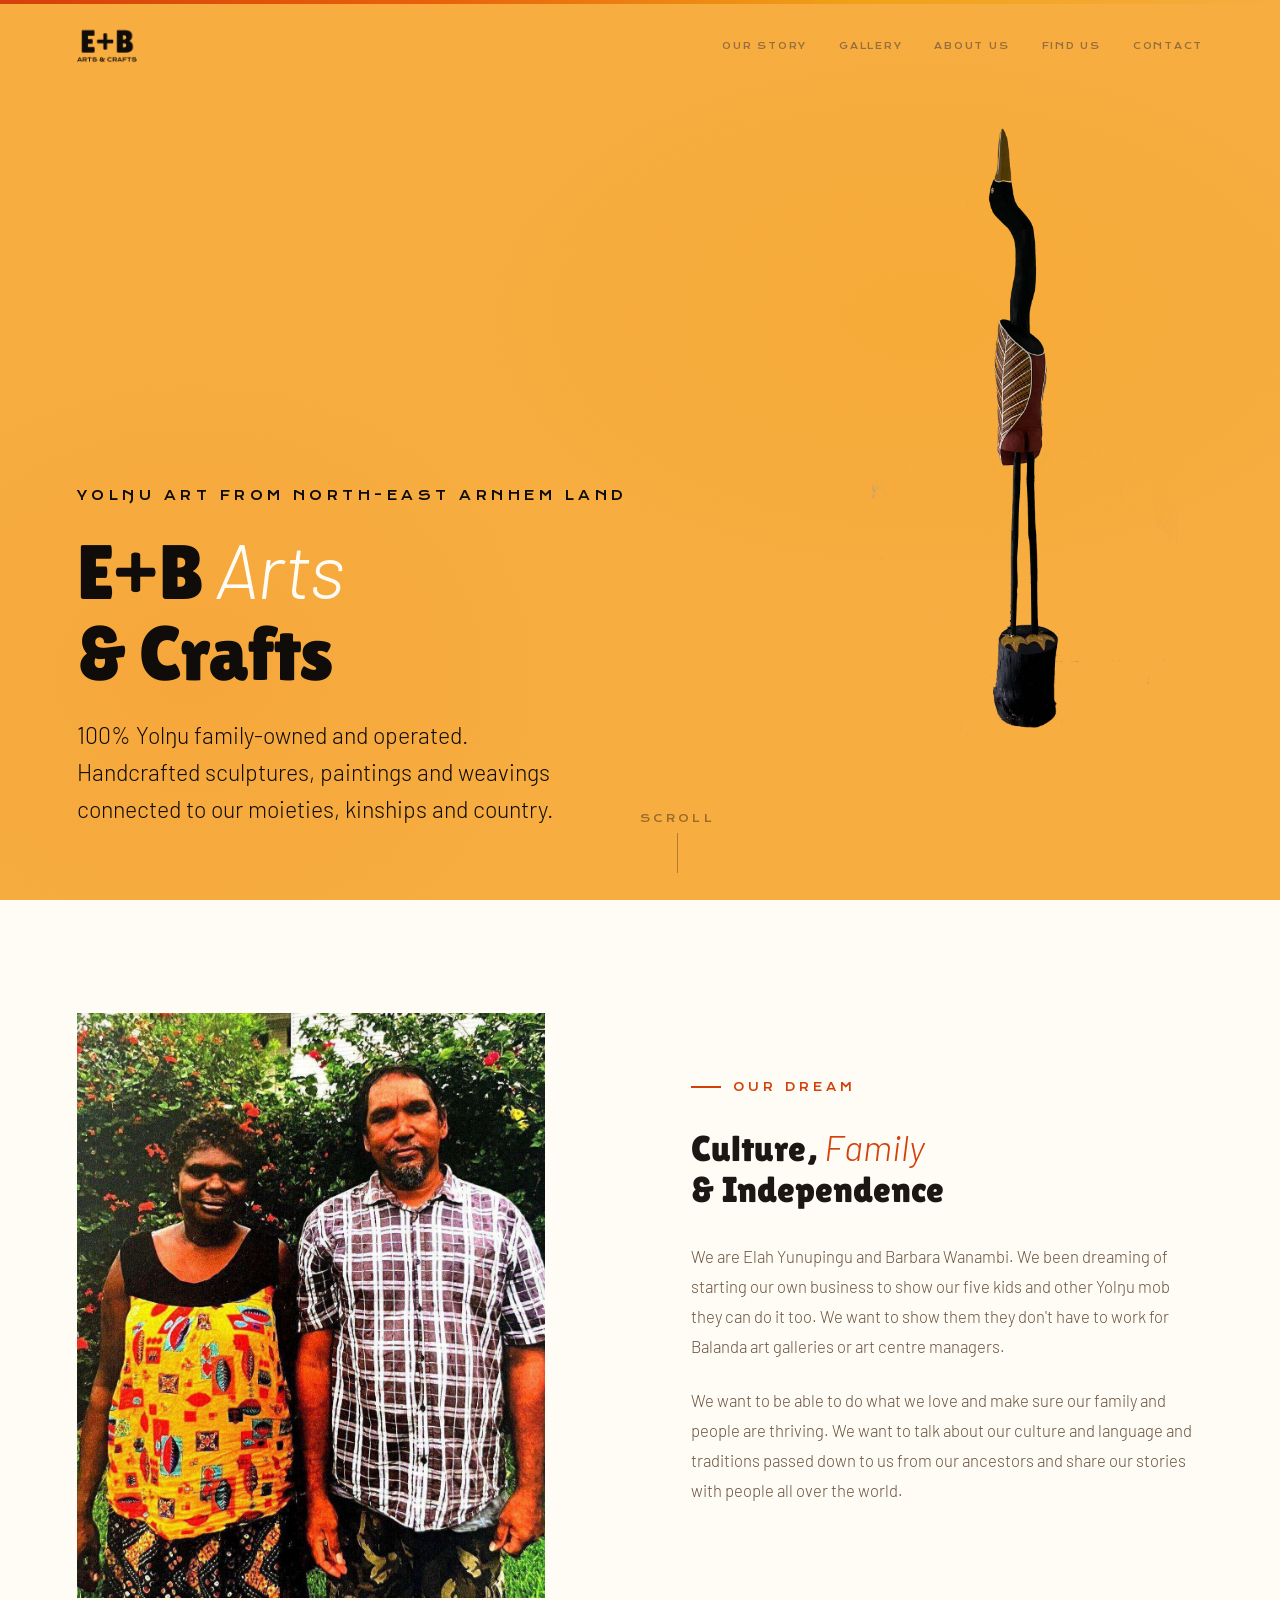
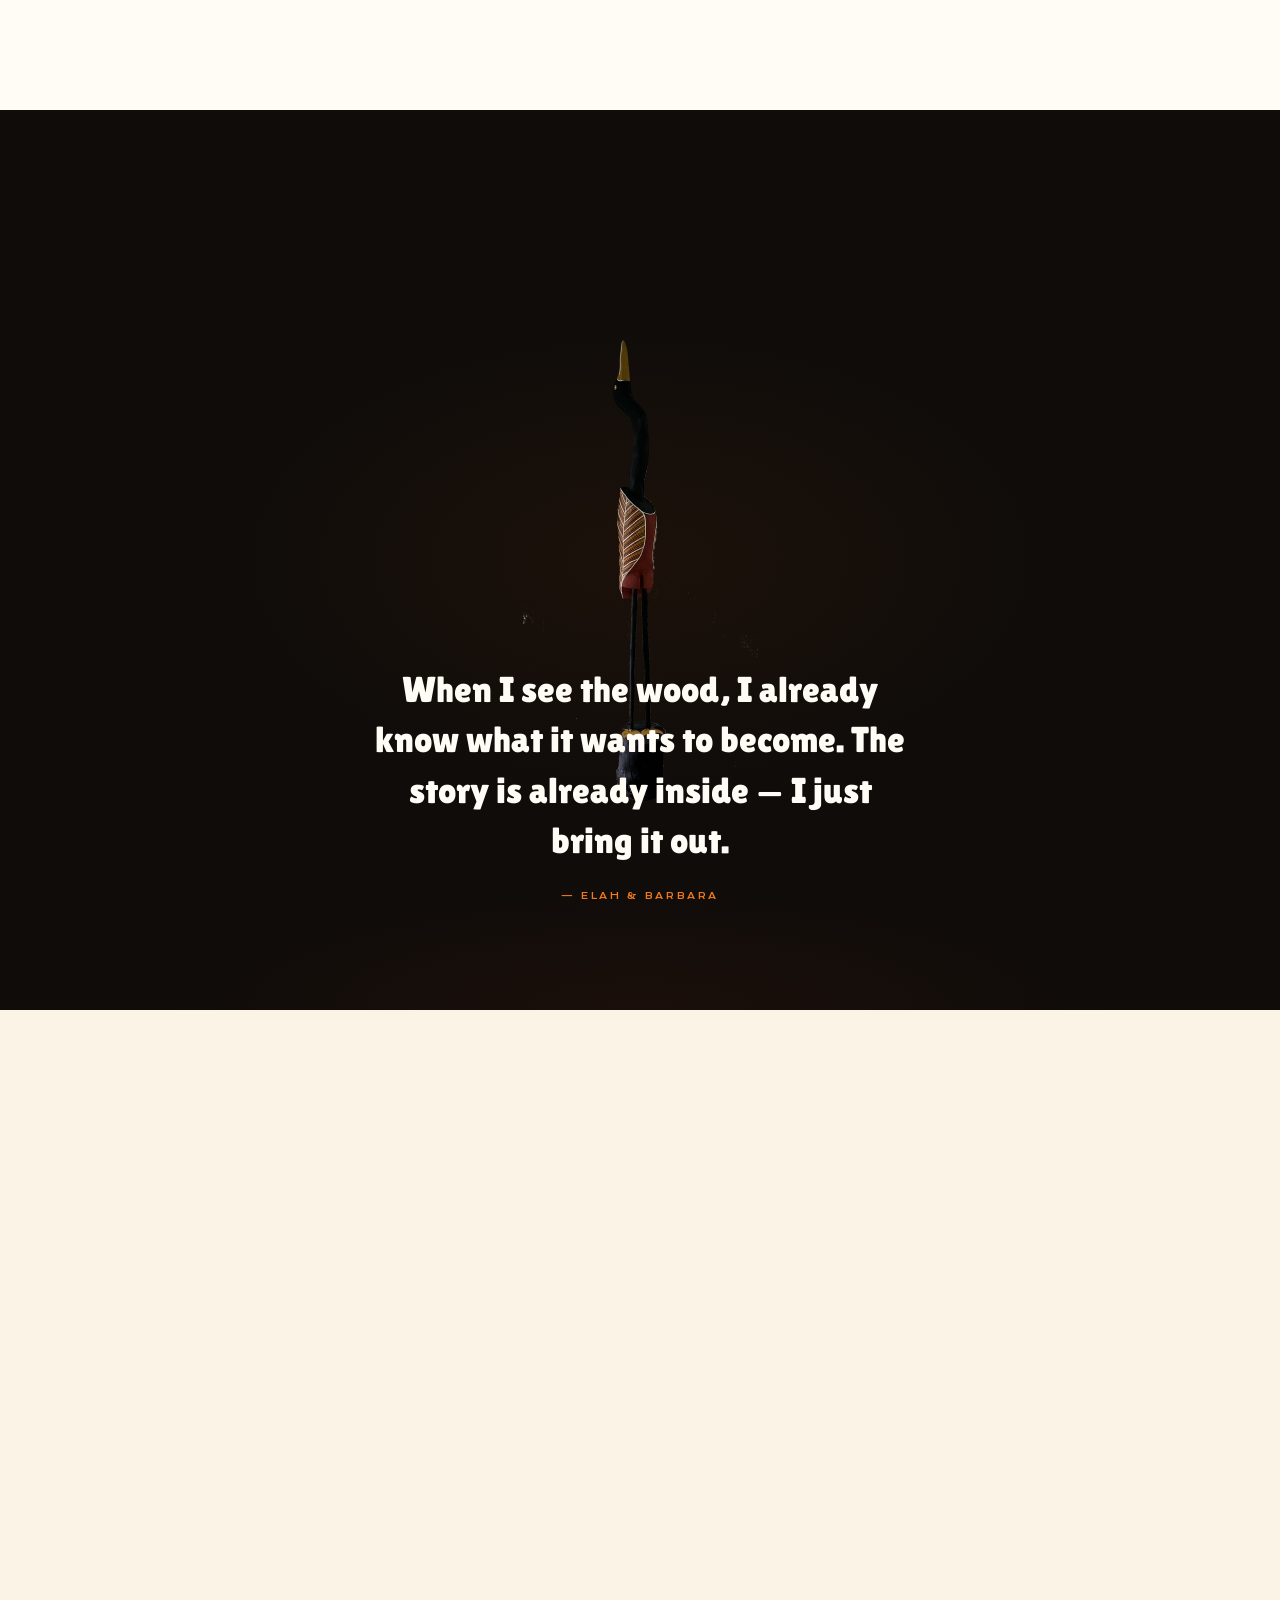
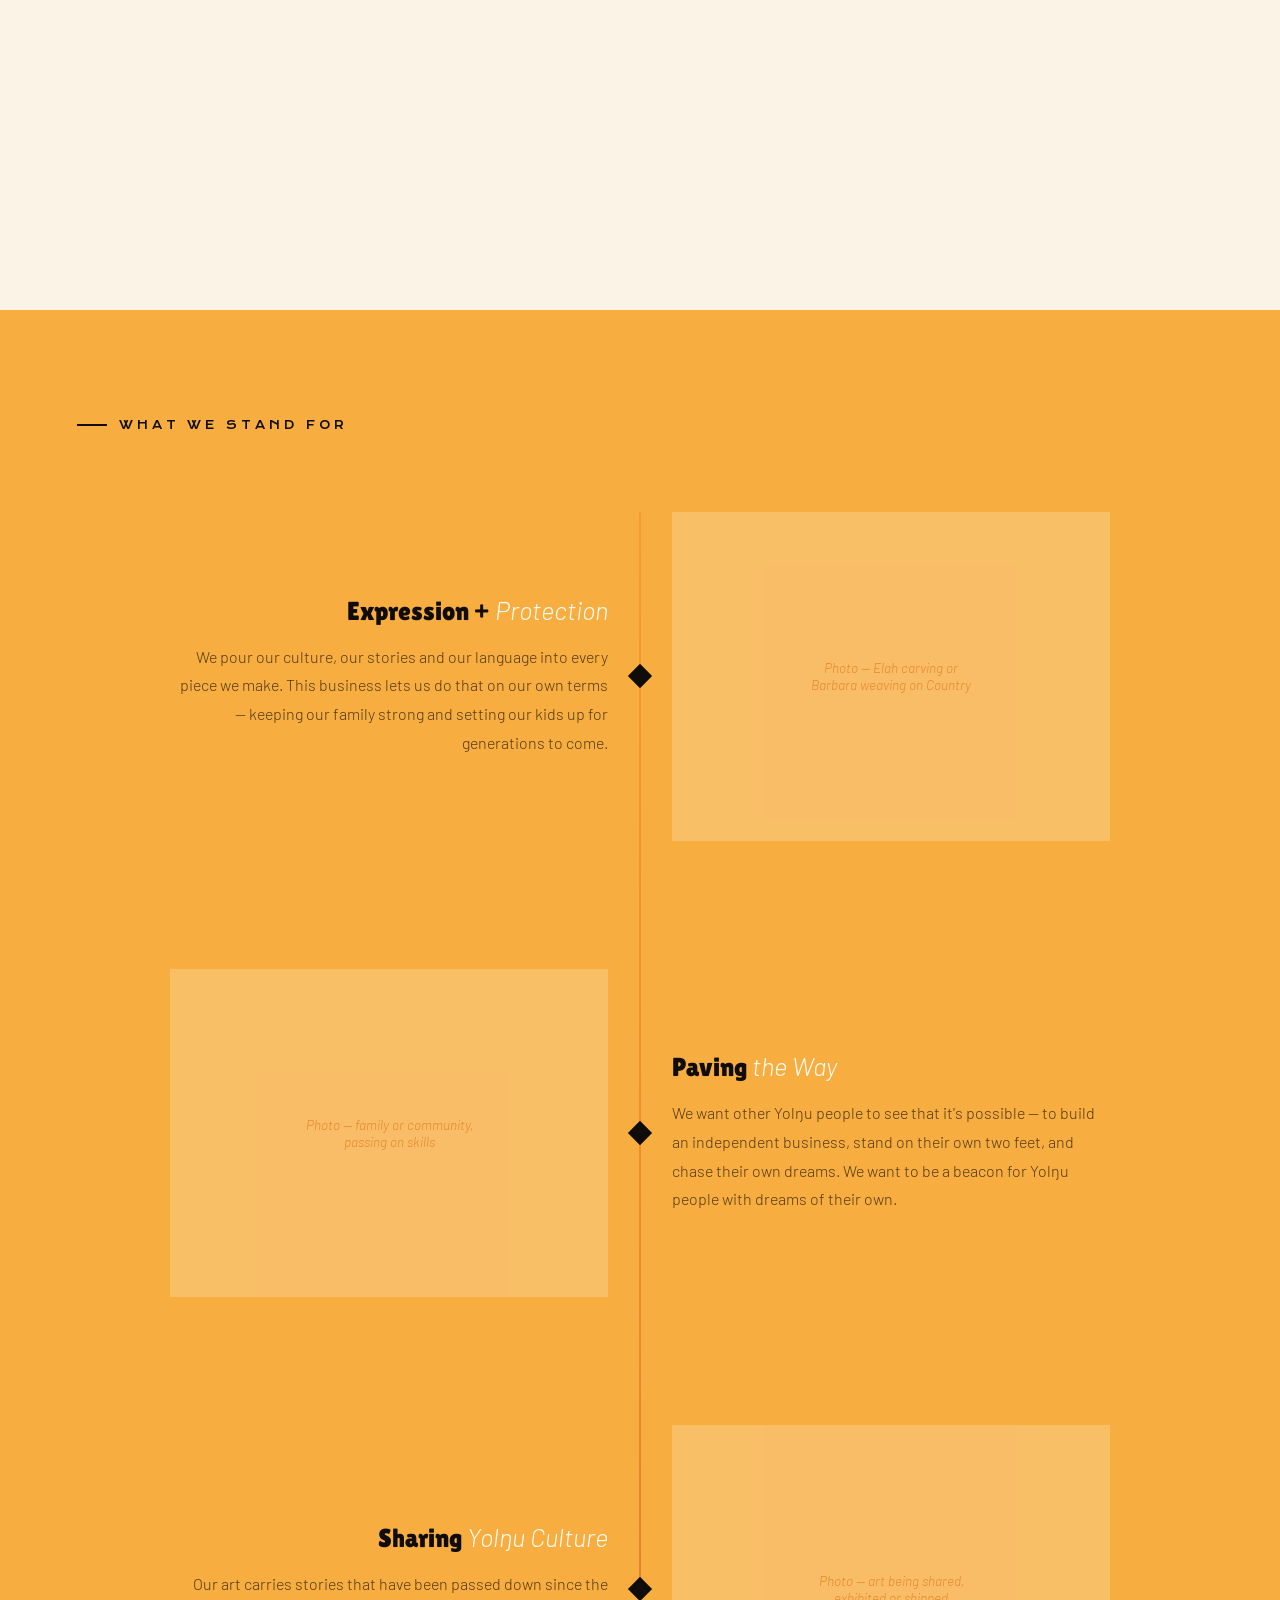
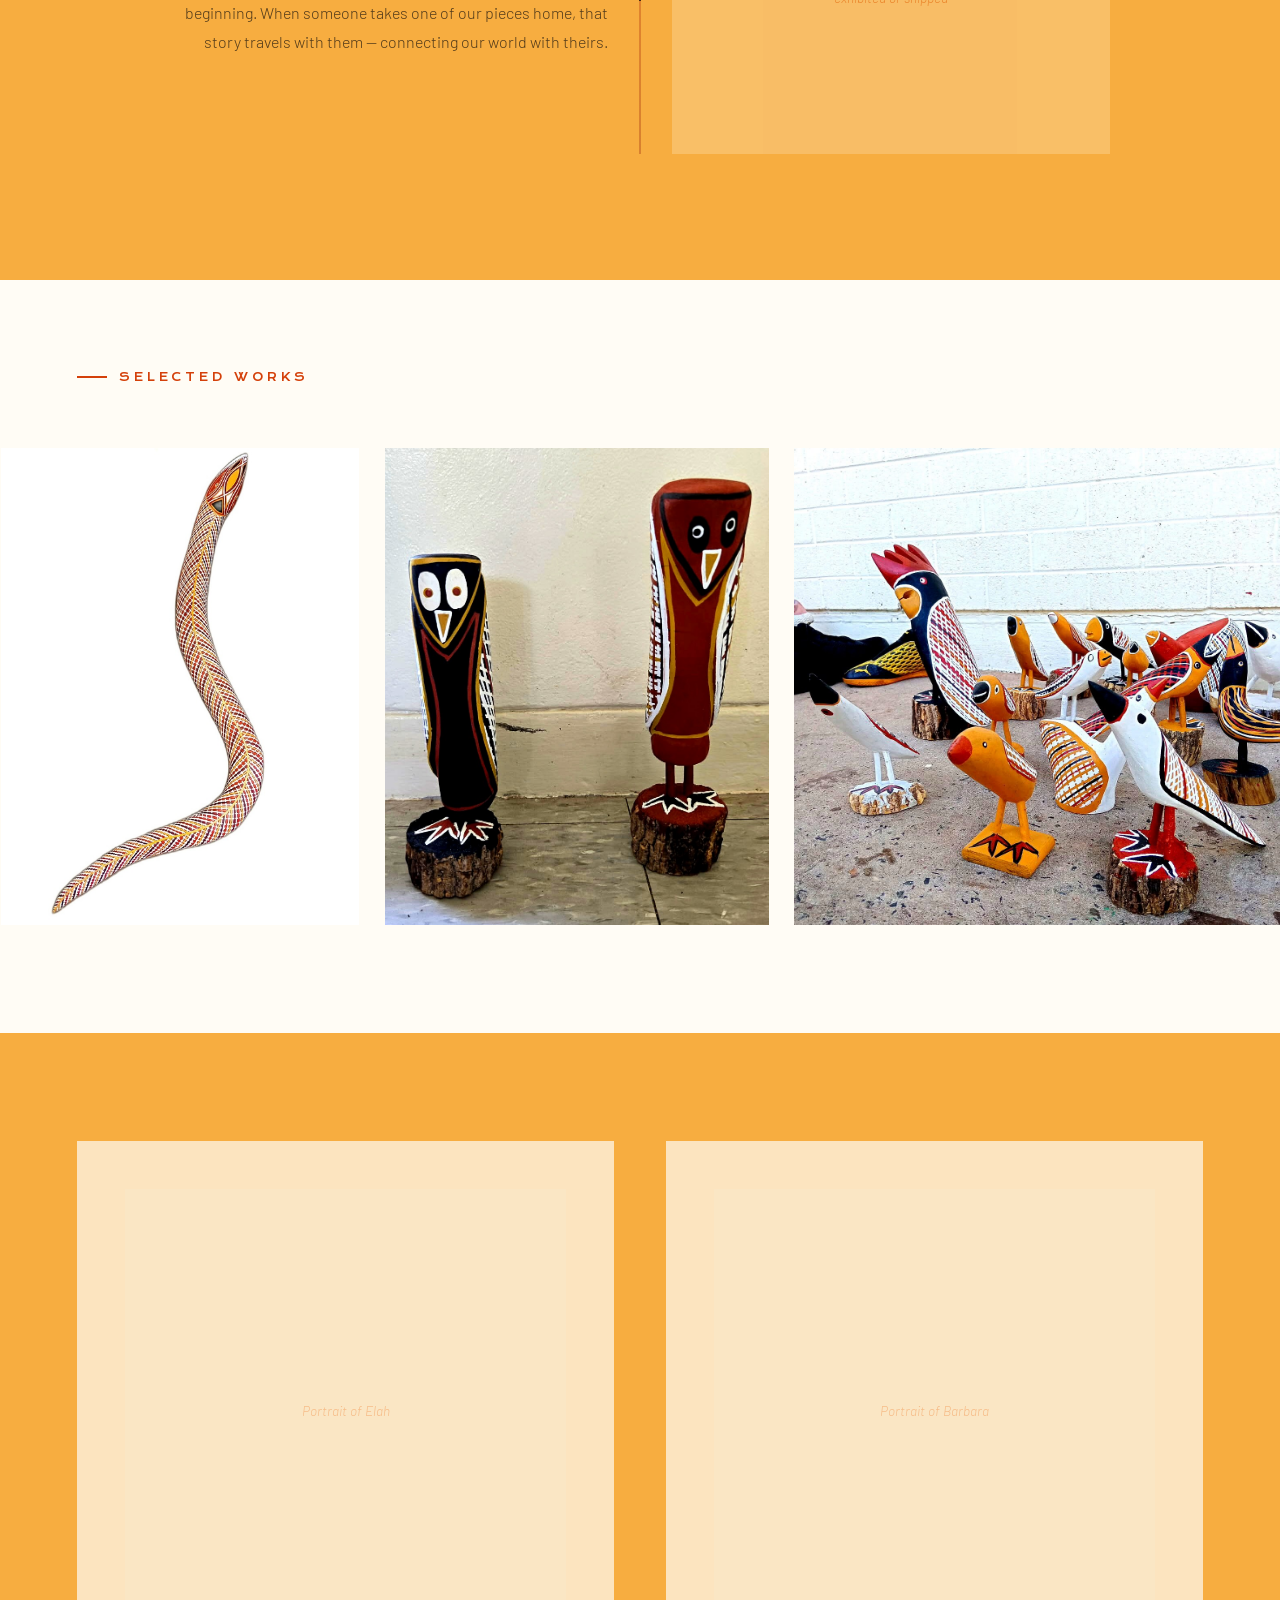
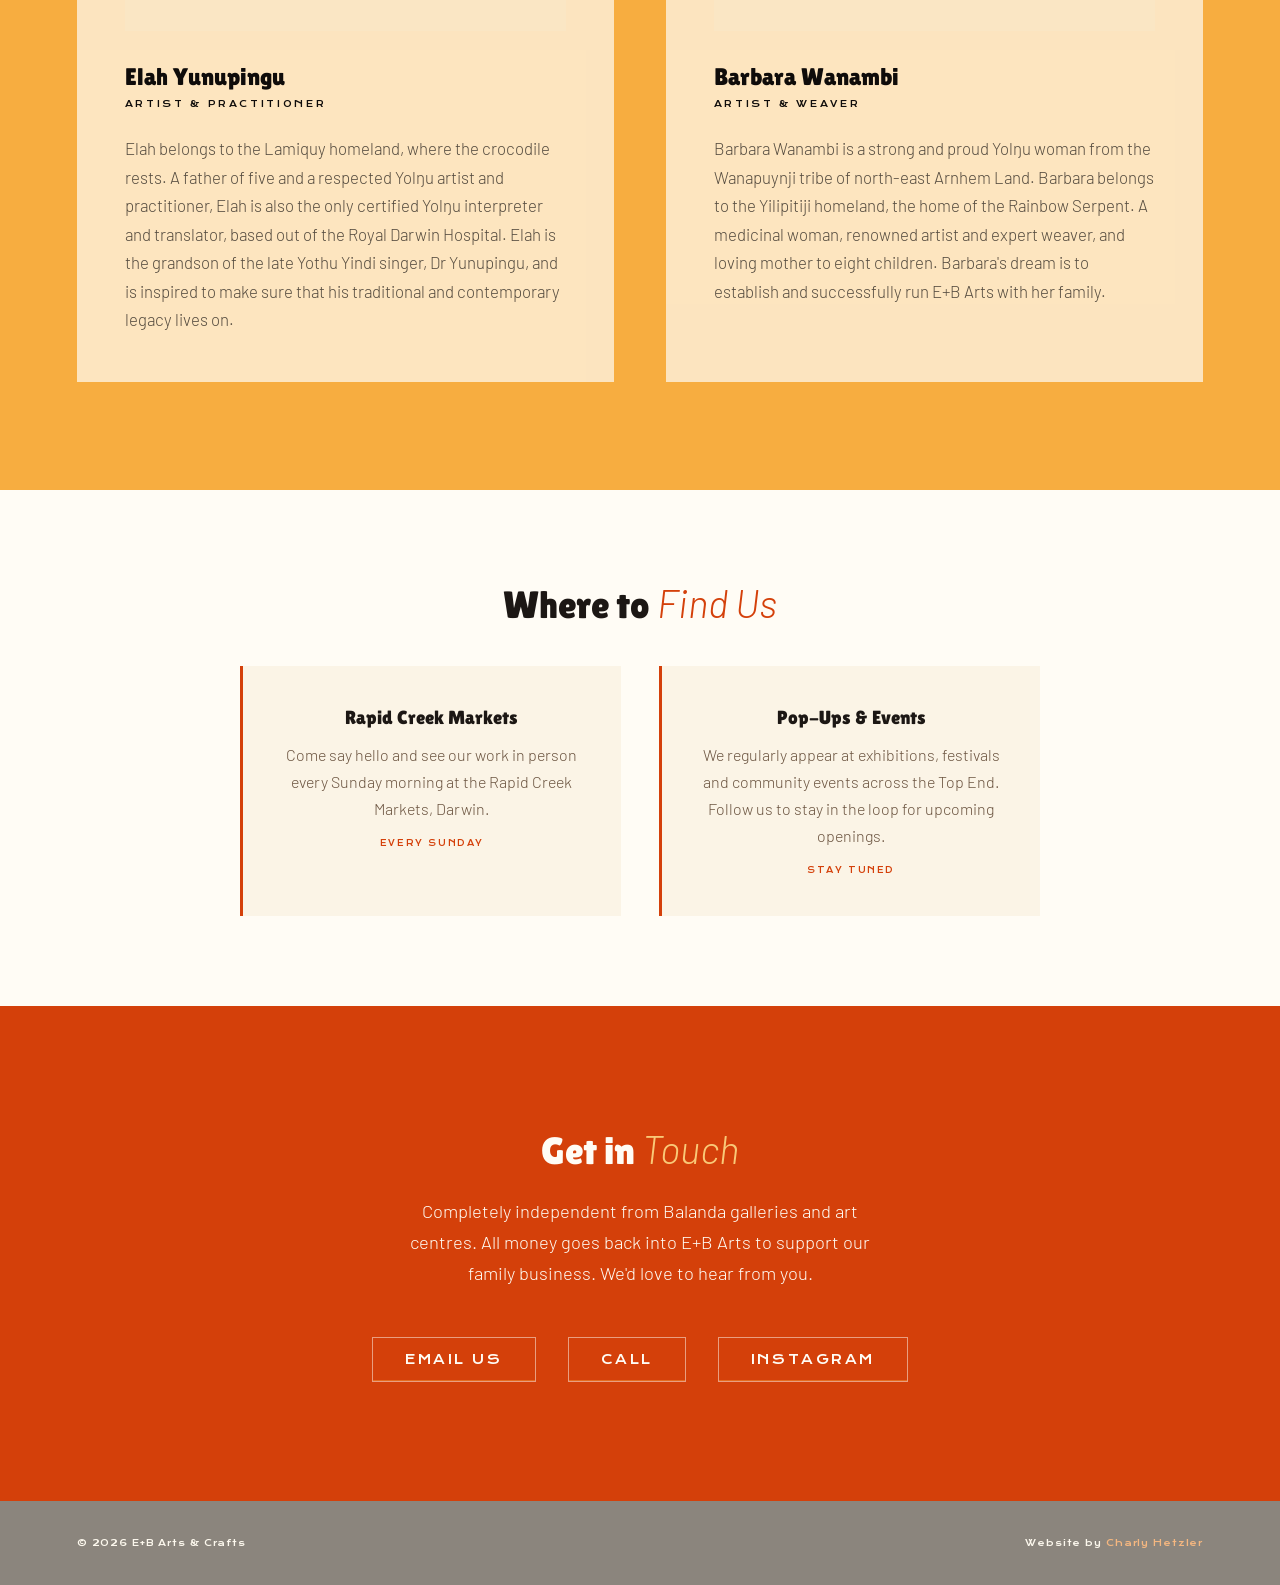
==== commit c7a9a972: "content, seo, aeo, scrolling animation updates" ====
--- a/index.html
+++ b/index.html
@@ -3,10 +3,92 @@
 <head>
 <meta charset="UTF-8">
 <meta name="viewport" content="width=device-width, initial-scale=1.0">
-<title>E+B Arts & Crafts — Yolŋu Art from Arnhem Land</title>
-<meta name="description" content="100% Yolŋu family-owned art business. Handcrafted sculptures, paintings and weavings from North-East Arnhem Land.">
+
+<!-- Primary Meta Tags -->
+<title>E+B Arts & Crafts — Yolŋu Indigenous Art from Arnhem Land</title>
+<meta name="title" content="E+B Arts & Crafts — Yolŋu Indigenous Art from Arnhem Land">
+<meta name="description" content="100% Yolŋu family-owned art business by Elah Yunupingu and Barbara Wanambi. Handcrafted wood sculptures, paintings and weavings from North-East Arnhem Land, Australia. Shop authentic Indigenous Australian art.">
+<meta name="keywords" content="Yolŋu art, Indigenous Australian art, Arnhem Land art, Aboriginal art, wood sculptures, traditional weaving, Elah Yunupingu, Barbara Wanambi, Darwin markets, authentic Indigenous art, First Nations art, Australian Aboriginal sculptures">
+<meta name="author" content="E+B Arts & Crafts">
+<meta name="robots" content="index, follow">
+<link rel="canonical" href="https://eandbarts.com/">
+
+<!-- Open Graph / Facebook -->
+<meta property="og:type" content="website">
+<meta property="og:url" content="https://eandbarts.com/">
+<meta property="og:title" content="E+B Arts & Crafts — Yolŋu Indigenous Art from Arnhem Land">
+<meta property="og:description" content="100% Yolŋu family-owned art business. Handcrafted wood sculptures, paintings and weavings from North-East Arnhem Land, Australia.">
+<meta property="og:image" content="https://eandbarts.com/assets/images/birds-collection.jpg">
+<meta property="og:locale" content="en_AU">
+<meta property="og:site_name" content="E+B Arts & Crafts">
+
+<!-- Twitter -->
+<meta name="twitter:card" content="summary_large_image">
+<meta name="twitter:url" content="https://eandbarts.com/">
+<meta name="twitter:title" content="E+B Arts & Crafts — Yolŋu Indigenous Art from Arnhem Land">
+<meta name="twitter:description" content="100% Yolŋu family-owned art business. Handcrafted wood sculptures, paintings and weavings from North-East Arnhem Land, Australia.">
+<meta name="twitter:image" content="https://eandbarts.com/assets/images/birds-collection.jpg">
+
+<!-- Additional SEO -->
+<meta name="geo.region" content="AU-NT">
+<meta name="geo.placename" content="Darwin, Northern Territory">
+<meta name="theme-color" content="#D4400A">
+
+<!-- Fonts & Styles -->
+<link rel="preconnect" href="https://fonts.googleapis.com">
+<link rel="preconnect" href="https://fonts.gstatic.com" crossorigin>
 <link href="https://fonts.googleapis.com/css2?family=Lilita+One&family=Krona+One&family=Barlow:ital,wght@0,300;0,400;0,500;1,300;1,400&display=swap" rel="stylesheet">
 <link rel="stylesheet" href="assets/css/styles.css">
+
+<!-- Favicons -->
+<link rel="icon" type="image/png" sizes="32x32" href="assets/images/favicon_small.png">
+<link rel="icon" type="image/png" sizes="256x256" href="assets/images/favicon_big.png">
+<link rel="apple-touch-icon" sizes="256x256" href="assets/images/favicon_big.png">
+
+<!-- Structured Data / JSON-LD -->
+<script type="application/ld+json">
+{
+  "@context": "https://schema.org",
+  "@type": "LocalBusiness",
+  "name": "E+B Arts & Crafts",
+  "description": "100% Yolŋu family-owned art business creating handcrafted wood sculptures, paintings and weavings from North-East Arnhem Land, Australia.",
+  "url": "https://eandbarts.com",
+  "logo": "https://eandbarts.com/assets/images/logo.png",
+  "image": "https://eandbarts.com/assets/images/birds-collection.jpg",
+  "address": {
+    "@type": "PostalAddress",
+    "addressLocality": "Darwin",
+    "addressRegion": "Northern Territory",
+    "addressCountry": "AU"
+  },
+  "geo": {
+    "@type": "GeoCoordinates",
+    "latitude": -12.4634,
+    "longitude": 130.8456
+  },
+  "openingHoursSpecification": {
+    "@type": "OpeningHoursSpecification",
+    "dayOfWeek": "Sunday",
+    "name": "Rapid Creek Markets"
+  },
+  "founder": [
+    {
+      "@type": "Person",
+      "name": "Elah Yunupingu",
+      "jobTitle": "Artist & Practitioner"
+    },
+    {
+      "@type": "Person",
+      "name": "Barbara Wanambi",
+      "jobTitle": "Artist & Weaver"
+    }
+  ],
+  "knowsAbout": ["Yolŋu art", "Indigenous Australian art", "Wood carving", "Traditional weaving", "Rarrk crosshatching"],
+  "areaServed": "Worldwide",
+  "priceRange": "$$",
+  "sameAs": ["https://www.instagram.com/eandbarts"]
+}
+</script>
 </head>
 <body>
 
@@ -14,7 +96,7 @@
 
 <!-- NAV -->
 <nav id="nav">
-  <a href="#" class="nav-logo">E+B Arts</a>
+  <a href="#" class="nav-logo"><img src="assets/images/logo.png" alt="E+B Arts & Crafts" style="height: 40px; width: auto;"></a>
   <ul class="nav-links">
     <li><a href="#story">Our Story</a></li>
     <li><a href="#gallery">Gallery</a></li>
@@ -22,7 +104,21 @@
     <li><a href="#findus">Find Us</a></li>
     <li><a href="#contact">Contact</a></li>
   </ul>
+  <button class="menu-toggle" id="menuToggle" aria-label="Toggle menu">
+    <span></span>
+    <span></span>
+    <span></span>
+  </button>
 </nav>
+
+<!-- Mobile Nav -->
+<div class="mobile-nav" id="mobileNav">
+  <a href="#story" class="mobile-nav-link">Our Story</a>
+  <a href="#gallery" class="mobile-nav-link">Gallery</a>
+  <a href="#artists" class="mobile-nav-link">About Us</a>
+  <a href="#findus" class="mobile-nav-link">Find Us</a>
+  <a href="#contact" class="mobile-nav-link">Contact</a>
+</div>
 
 <!-- HERO — YELLOW -->
 <section class="hero">
@@ -75,21 +171,21 @@
       <div class="process-visual"><div class="placeholder-img">Photo — Elah carving or<br>Barbara weaving on Country</div></div>
       <div class="process-narrative">
         <h3>Expression + <em>Protection</em></h3>
-        <p>Express and protect the knowledge of our culture through a small business that can sustain our family. The ability for our family and culture to not only survive but to set them up to thrive for generations to come.</p>
+        <p>We pour our culture, our stories and our language into every piece we make. This business lets us do that on our own terms — keeping our family strong and setting our kids up for generations to come.</p>
       </div>
     </div>
     <div class="process-moment reveal">
       <div class="process-visual"><div class="placeholder-img">Photo — family or community,<br>passing on skills</div></div>
       <div class="process-narrative">
         <h3>Paving <em>the Way</em></h3>
-        <p>Showcase to other Yolŋu people how they too can create independent business and stand on their own two feet. Be a beacon for Yolŋu entrepreneurs who aspire to start their own small business and chase their dreams.</p>
+        <p>We want other Yolŋu people to see that it's possible — to build an independent business, stand on their own two feet, and chase their own dreams. We want to be a beacon for Yolŋu people with dreams of their own.</p>
       </div>
     </div>
     <div class="process-moment reveal">
       <div class="process-visual"><div class="placeholder-img">Photo — art being shared,<br>exhibited or shipped</div></div>
       <div class="process-narrative">
         <h3>Sharing <em>Yolŋu Culture</em></h3>
-        <p>Share Yolŋu culture with the rest of the country and the wider world. Be in relationship with other cultures around the world, connecting through art, story and tradition.</p>
+        <p>Our art carries stories that have been passed down since the beginning. When someone takes one of our pieces home, that story travels with them — connecting our world with theirs.</p>
       </div>
     </div>
   </div>
@@ -110,12 +206,12 @@
     <div class="gallery-item square">
       <img class="gallery-img" src="assets/images/owls.jpg" alt="Two carved Yolŋu owl sculptures painted with ochre and rarrk patterns">
       <div class="gallery-caption">
+        <span>Wood Sculpture</span><h4>Owl Pair</h4>
         <div class="yolngu-name">
           <span class="local">Worr Worr</span>
           <span class="english">Owl</span>
-          <span class="lang-tag">Yolŋu</span>
+          <span class="lang-tag">Yolŋu Matha</span>
         </div>
-        <span>Wood Sculpture</span><h4>Owl Pair</h4>
       </div>
     </div>
 
@@ -135,12 +231,11 @@
     <div class="gallery-item square">
       <img class="gallery-img" src="assets/images/turtle.jpg" alt="Yolŋu carved and painted turtle sculpture with rarrk crosshatching on shell">
       <div class="gallery-caption">
+        <span>Wood Sculpture</span><h4>Green Back Turtle</h4>
         <div class="yolngu-name">
           <span class="local">Marrpan</span>
-          <span class="english">Green Back Turtle</span>
-          <span class="lang-tag">Yolŋu</span>
+          <span class="lang-tag">Yolŋu Matha</span>
         </div>
-        <span>Wood Sculpture</span><h4>Green Back Turtle</h4>
       </div>
     </div>
 
@@ -148,12 +243,12 @@
     <div class="gallery-item wide">
       <img class="gallery-img" src="assets/images/collection.jpg" alt="Collection of Yolŋu carved birds, painted cylinders and turtle artwork">
       <div class="gallery-caption">
+        <span>Collection</span><h4>Larrakitj</h4>
         <div class="yolngu-name">
           <span class="local">Larrakitj</span>
-          <span class="english">Coffin Logs</span>
-          <span class="lang-tag">Yolŋu</span>
+          <span class="english">Hollow Log Coffins</span>
+          <span class="lang-tag">Yolŋu Matha</span>
         </div>
-        <span>Collection</span><h4>Coffin Logs</h4>
       </div>
     </div>
 
@@ -212,16 +307,39 @@
   <div class="contact-links reveal reveal-delay-2">
     <a href="mailto:hello@eandbarts.com" class="contact-link"><span>Email Us</span></a>
     <a href="tel:+61000000000" class="contact-link"><span>Call</span></a>
-    <a href="#" class="contact-link"><span>Instagram</span></a>
+    <a href="https://www.instagram.com/eandbarts" target="_blank" rel="noopener" class="contact-link"><span>Instagram</span></a>
   </div>
 </section>
 
 <footer>
-  <span>&copy; 2026 E+B Arts & Crafts — North-East Arnhem Land</span>
-  <span>Website by <a href="#">You</a></span>
+  <span>&copy; 2026 E+B Arts & Crafts</span>
+  <span>Website by <a href="https://www.charlottehetzler.com" target="_blank" rel="noopener">Charly Hetzler</a></span>
 </footer>
 
 <script>
+  // Mobile menu toggle
+  const menuToggle = document.getElementById('menuToggle');
+  const mobileNav = document.getElementById('mobileNav');
+  const mobileNavLinks = document.querySelectorAll('.mobile-nav-link');
+
+  menuToggle.addEventListener('click', () => {
+    menuToggle.classList.toggle('active');
+    mobileNav.classList.toggle('active');
+    document.body.style.overflow = mobileNav.classList.contains('active') ? 'hidden' : '';
+  });
+
+  mobileNavLinks.forEach(link => {
+    link.addEventListener('click', () => {
+      menuToggle.classList.remove('active');
+      mobileNav.classList.remove('active');
+      document.body.style.overflow = '';
+    });
+  });
+
+  // Hero bird element
+  const heroBird = document.getElementById('heroBird');
+  let hasScrolled = false;
+
   // Scroll reveal
   const revealEls = document.querySelectorAll('.reveal');
   function checkReveals() {
@@ -232,8 +350,20 @@
         el.classList.add('visible');
       }
     });
+    // Mobile hero bird reveal - only after user scrolls
+    if (window.innerWidth <= 900 && heroBird && hasScrolled) {
+      const rect = heroBird.getBoundingClientRect();
+      if (rect.top < vh * 0.85) {
+        setTimeout(() => {
+          heroBird.classList.add('visible');
+        }, 200);
+      }
+    }
   }
-  window.addEventListener('scroll', checkReveals, { passive: true });
+  window.addEventListener('scroll', () => {
+    hasScrolled = true;
+    checkReveals();
+  }, { passive: true });
   window.addEventListener('resize', checkReveals);
   checkReveals();
   setTimeout(checkReveals, 100);
@@ -244,22 +374,21 @@
     document.getElementById('nav').classList.toggle('scrolled', window.scrollY > 80);
   });
 
-  // Hero bird parallax
-  const heroBird = document.getElementById('heroBird');
-  window.addEventListener('scroll', () => {
-    if (heroBird) {
+  // Hero bird parallax (desktop only)
+  function updateHeroBird() {
+    if (heroBird && window.innerWidth > 900) {
       const y = window.scrollY;
       heroBird.style.transform = `translateY(calc(-55% - ${y * 0.15}px))`;
       heroBird.style.opacity = Math.max(0, 1 - y / 600);
     }
-  });
+  }
+  window.addEventListener('scroll', updateHeroBird);
 
   // Bird reveal scroll interaction
   const birdSection = document.getElementById('birdReveal');
   const bQuote = document.getElementById('birdQuote');
   const bAttr = document.getElementById('birdAttribution');
   const bGlow = document.getElementById('birdGlow');
-  let scrollActive = false;
 
   function updateBirdReveal() {
     if (!birdSection) return;
@@ -268,27 +397,22 @@
     if (total <= 0) return;
     const progress = Math.max(0, Math.min(1, -rect.top / total));
 
-    if (!scrollActive && progress > 0.01) {
-      scrollActive = true;
-      if (bQuote) bQuote.style.transition = 'none';
-      if (bAttr) bAttr.style.transition = 'none';
-    }
-
-    if (scrollActive) {
-      if (bGlow) {
-        bGlow.style.opacity = Math.min(0.8, progress * 1.2);
-        bGlow.style.transform = 'scale(' + (0.6 + progress) + ')';
-      }
-      if (bQuote) {
-        var qp = Math.max(0, (progress - 0.4) / 0.35);
-        bQuote.style.opacity = Math.min(1, qp);
-        bQuote.style.transform = 'translateY(' + ((1 - Math.min(1, qp)) * 25) + 'px)';
-      }
-      if (bAttr) {
-        var ap = Math.max(0, (progress - 0.55) / 0.35);
-        bAttr.style.opacity = Math.min(1, ap);
-        bAttr.style.transform = 'translateY(' + ((1 - Math.min(1, ap)) * 15) + 'px)';
-      }
+    // Glow grows as you scroll
+    if (bGlow) {
+      bGlow.style.opacity = Math.min(0.8, progress * 1.2);
+      bGlow.style.transform = 'scale(' + (0.6 + progress) + ')';
+    }
+    // Quote fades in after 40% scroll progress
+    if (bQuote) {
+      var qp = Math.max(0, (progress - 0.4) / 0.35);
+      bQuote.style.opacity = Math.min(1, qp);
+      bQuote.style.transform = 'translateY(' + ((1 - Math.min(1, qp)) * 25) + 'px)';
+    }
+    // Attribution fades in after 55% scroll progress
+    if (bAttr) {
+      var ap = Math.max(0, (progress - 0.55) / 0.35);
+      bAttr.style.opacity = Math.min(1, ap);
+      bAttr.style.transform = 'translateY(' + ((1 - Math.min(1, ap)) * 15) + 'px)';
     }
   }
 
--- a/assets/css/styles.css
+++ b/assets/css/styles.css
@@ -1,433 +1,881 @@
 /* E+B Arts & Crafts — Styles */
 
 :root {
-  --orange-deep: #D4400A;
-  --orange: #E8610A;
-  --orange-bright: #F07A1A;
-  --amber: #F0A118;
-  --yellow: #F7AD40;
-  --yellow-bg: #F7AD40;
-  --yellow-soft: #F9C06A;
-  --yellow-pale: #FBDAA0;
-  --yellow-light: #F9C978;
-  --red-earth: #9E2E0E;
-  --rust: #B83A0F;
-  --night: #0F0C0A;
-  --charcoal: #1C1714;
-  --bark: #3D2E1F;
-  --bark-light: #6B5440;
-  --sand: #FBF4E6;
-  --sand-warm: #F5EAD0;
-  --sand-deep: #EDE0C0;
-  --cream: #FFFCF5;
-}
-
-* { margin: 0; padding: 0; box-sizing: border-box; }
-html { scroll-behavior: smooth; scrollbar-width: thin; scrollbar-color: var(--orange) var(--sand); }
+  --orange-deep: #d4400a;
+  --orange: #e8610a;
+  --orange-bright: #f07a1a;
+  --amber: #f0a118;
+  --yellow: #f7ad40;
+  --yellow-bg: #f7ad40;
+  --yellow-soft: #f9c06a;
+  --yellow-pale: #fbdaa0;
+  --yellow-light: #f9c978;
+  --red-earth: #9e2e0e;
+  --rust: #b83a0f;
+  --night: #0f0c0a;
+  --charcoal: #1c1714;
+  --bark: #3d2e1f;
+  --bark-light: #6b5440;
+  --sand: #fbf4e6;
+  --sand-warm: #f5ead0;
+  --sand-deep: #ede0c0;
+  --cream: #fffcf5;
+}
+
+* {
+  margin: 0;
+  padding: 0;
+  box-sizing: border-box;
+}
+html {
+  scroll-behavior: smooth;
+  scrollbar-width: thin;
+  scrollbar-color: var(--orange) var(--sand);
+}
 body {
   background: var(--sand);
   color: var(--charcoal);
-  font-family: 'Krona One', sans-serif;
+  font-family: "Krona One", sans-serif;
   font-weight: 300;
   overflow-x: hidden;
 }
 
 /* ===== NAV ===== */
 nav {
-  position: fixed; top: 4px; left: 0; right: 0; z-index: 100;
+  position: fixed;
+  top: 4px;
+  left: 0;
+  right: 0;
+  z-index: 100;
   padding: 1.2rem 6vw;
-  display: flex; justify-content: space-between; align-items: center;
-  transition: background 0.4s, box-shadow 0.4s;
+  display: flex;
+  justify-content: space-between;
+  align-items: center;
+  transition:
+    background 0.4s,
+    box-shadow 0.4s;
 }
 nav.scrolled {
   background: rgba(251, 244, 230, 0.94);
   backdrop-filter: blur(14px);
-  box-shadow: 0 1px 0 rgba(208,64,10,0.1);
+  box-shadow: 0 1px 0 rgba(208, 64, 10, 0.1);
 }
 .nav-logo {
-  font-family: 'Krona One', sans-serif; font-weight: 400;
-  font-size: 0.85rem; letter-spacing: 0.2em; text-transform: uppercase;
-  color: var(--bark); text-decoration: none;
-}
-.nav-links { display: flex; gap: 2rem; list-style: none; }
+  text-decoration: none;
+  display: flex;
+  align-items: center;
+}
+.nav-logo img {
+  height: 40px;
+  width: auto;
+  transition: opacity 0.3s;
+}
+.nav-logo:hover img {
+  opacity: 0.8;
+}
+.nav-links {
+  display: flex;
+  gap: 2rem;
+  list-style: none;
+}
+
+/* Mobile menu */
+.menu-toggle {
+  display: none;
+  background: none;
+  border: none;
+  cursor: pointer;
+  padding: 0.5rem;
+  z-index: 101;
+}
+.menu-toggle span {
+  display: block;
+  width: 24px;
+  height: 2px;
+  background: var(--bark);
+  margin: 5px 0;
+  transition:
+    transform 0.3s,
+    opacity 0.3s;
+}
+.menu-toggle.active span:nth-child(1) {
+  transform: rotate(45deg) translate(5px, 5px);
+}
+.menu-toggle.active span:nth-child(2) {
+  opacity: 0;
+}
+.menu-toggle.active span:nth-child(3) {
+  transform: rotate(-45deg) translate(5px, -5px);
+}
+.mobile-nav {
+  display: none;
+  position: fixed;
+  top: 0;
+  left: 0;
+  right: 0;
+  bottom: 0;
+  background: var(--sand);
+  z-index: 99;
+  flex-direction: column;
+  align-items: center;
+  justify-content: center;
+  gap: 2rem;
+}
+.mobile-nav.active {
+  display: flex;
+}
+.mobile-nav a {
+  font-family: "Lilita One", sans-serif;
+  font-size: 1.5rem;
+  color: var(--charcoal);
+  text-decoration: none;
+  transition: color 0.3s;
+}
+.mobile-nav a:hover {
+  color: var(--orange-deep);
+}
 .nav-links a {
-  font-family: 'Krona One'; font-size: 0.55rem;
-  letter-spacing: 0.2em; text-transform: uppercase;
-  color: var(--bark-light); text-decoration: none; opacity: 0.7;
-  transition: opacity 0.3s, color 0.3s;
-}
-.nav-links a:hover { opacity: 1; color: var(--orange-deep); }
+  font-family: "Krona One";
+  font-size: 0.55rem;
+  letter-spacing: 0.2em;
+  text-transform: uppercase;
+  color: var(--bark-light);
+  text-decoration: none;
+  opacity: 0.7;
+  transition:
+    opacity 0.3s,
+    color 0.3s;
+}
+.nav-links a:hover {
+  opacity: 1;
+  color: var(--orange-deep);
+}
 
 /* Top gradient bar */
 .top-bar {
-  position: fixed; top: 0; left: 0; right: 0; height: 4px;
-  background: linear-gradient(90deg, var(--orange-deep), var(--orange), var(--amber), var(--yellow));
+  position: fixed;
+  top: 0;
+  left: 0;
+  right: 0;
+  height: 4px;
+  background: linear-gradient(
+    90deg,
+    var(--orange-deep),
+    var(--orange),
+    var(--amber),
+    var(--yellow)
+  );
   z-index: 200;
 }
 
 /* ===== HERO — YELLOW BG ===== */
 .hero {
-  min-height: 100vh; display: flex; flex-direction: column;
-  justify-content: flex-end; padding: 0 6vw 8vh;
-  position: relative; overflow: hidden;
+  min-height: 100vh;
+  display: flex;
+  flex-direction: column;
+  justify-content: flex-end;
+  padding: 0 6vw 8vh;
+  position: relative;
+  overflow: hidden;
   background: var(--yellow-bg);
 }
 .hero-bg {
-  position: absolute; inset: 0;
+  position: absolute;
+  inset: 0;
   background:
-    radial-gradient(ellipse 60% 50% at 72% 35%, rgba(240,161,24,0.2) 0%, transparent 70%),
-    radial-gradient(ellipse 50% 60% at 15% 75%, rgba(232,97,10,0.08) 0%, transparent 60%);
+    radial-gradient(
+      ellipse 60% 50% at 72% 35%,
+      rgba(240, 161, 24, 0.2) 0%,
+      transparent 70%
+    ),
+    radial-gradient(
+      ellipse 50% 60% at 15% 75%,
+      rgba(232, 97, 10, 0.08) 0%,
+      transparent 60%
+    );
   z-index: 0;
 }
 
 .hero-bird {
-  position: absolute; right: 8vw; top: 50%;
-  transform: translateY(-55%); z-index: 1;
-  opacity: 0; animation: birdReveal 2s ease-out 0.8s forwards;
+  position: absolute;
+  right: 8vw;
+  top: 50%;
+  transform: translateY(-55%);
+  z-index: 1;
+  opacity: 0;
+  animation: birdReveal 2s ease-out 0.8s forwards;
 }
 .hero-bird svg {
-  height: 70vh; max-height: 600px;
-  filter: drop-shadow(12px 20px 30px rgba(15,12,10,0.15));
+  height: 70vh;
+  max-height: 600px;
+  filter: drop-shadow(12px 20px 30px rgba(15, 12, 10, 0.15));
 }
 @keyframes birdReveal {
-  0% { opacity: 0; transform: translateY(-55%) translateX(30px); }
-  100% { opacity: 1; transform: translateY(-55%) translateX(0); }
-}
-
-.hero-content { position: relative; z-index: 2; max-width: 55%; }
+  0% {
+    opacity: 0;
+    transform: translateY(-55%) translateX(30px);
+  }
+  100% {
+    opacity: 1;
+    transform: translateY(-55%) translateX(0);
+  }
+}
+
+.hero-content {
+  position: relative;
+  z-index: 2;
+  max-width: 55%;
+}
 .hero-tagline {
-  font-family: 'Krona One'; font-weight: 400;
+  font-family: "Krona One";
+  font-weight: 400;
   font-size: clamp(0.7rem, 1vw, 0.8rem);
-  letter-spacing: 0.35em; text-transform: uppercase;
-  color: var(--night); margin-bottom: 1.5rem;
-  opacity: 0; animation: fadeUp 1s ease-out 0.3s forwards;
+  letter-spacing: 0.35em;
+  text-transform: uppercase;
+  color: var(--night);
+  margin-bottom: 1.5rem;
+  opacity: 0;
+  animation: fadeUp 1s ease-out 0.3s forwards;
 }
 .hero h1 {
-  font-family: 'Lilita One', sans-serif; font-weight: 400;
-  font-size: clamp(2.5rem, 6vw, 5rem); line-height: 1.05;
-  color: var(--night); letter-spacing: -0.02em; margin-bottom: 1.5rem;
-  opacity: 0; animation: fadeUp 1.2s ease-out 0.5s forwards;
-}
-.hero h1 em { font-style: normal; color: var(--cream); font-family: "Barlow", sans-serif; font-weight: 300; font-style: italic; text-transform: none; }
+  font-family: "Lilita One", sans-serif;
+  font-weight: 400;
+  font-size: clamp(2.5rem, 6vw, 5rem);
+  line-height: 1.05;
+  color: var(--night);
+  letter-spacing: -0.02em;
+  margin-bottom: 1.5rem;
+  opacity: 0;
+  animation: fadeUp 1.2s ease-out 0.5s forwards;
+}
+.hero h1 em {
+  font-style: normal;
+  color: var(--cream);
+  font-family: "Barlow", sans-serif;
+  font-weight: 300;
+  font-style: italic;
+  text-transform: none;
+}
 .hero-sub {
-  font-family: 'Barlow', sans-serif;
-  font-size: clamp(1.1rem, 1.8vw, 1.5rem); font-weight: 300;
-  line-height: 1.6; color: var(--night); max-width: 480px; opacity: 0.75;
-  opacity: 0; animation: fadeUp 1.2s ease-out 0.7s forwards;
+  font-family: "Barlow", sans-serif;
+  font-size: clamp(1.1rem, 1.8vw, 1.5rem);
+  font-weight: 300;
+  line-height: 1.6;
+  color: var(--night);
+  max-width: 480px;
+  opacity: 0.75;
+  opacity: 0;
+  animation: fadeUp 1.2s ease-out 0.7s forwards;
 }
 .scroll-hint {
-  position: absolute; bottom: 3vh; left: 50%;
-  transform: translateX(-50%); display: flex;
-  flex-direction: column; align-items: center; gap: 8px;
-  opacity: 0; animation: fadeUp 1s ease-out 1.5s forwards;
+  position: absolute;
+  bottom: 3vh;
+  left: 50%;
+  transform: translateX(-50%);
+  display: flex;
+  flex-direction: column;
+  align-items: center;
+  gap: 8px;
+  opacity: 0;
+  animation: fadeUp 1s ease-out 1.5s forwards;
 }
 .scroll-hint span {
-  font-size: 0.65rem; letter-spacing: 0.3em;
-  text-transform: uppercase; color: var(--night); opacity: 0.4;
+  font-size: 0.65rem;
+  letter-spacing: 0.3em;
+  text-transform: uppercase;
+  color: var(--night);
+  opacity: 0.4;
 }
 .scroll-line {
-  width: 1px; height: 40px; background: var(--night);
-  opacity: 0.3; animation: scrollPulse 2s ease-in-out infinite;
+  width: 1px;
+  height: 40px;
+  background: var(--night);
+  opacity: 0.3;
+  animation: scrollPulse 2s ease-in-out infinite;
 }
 @keyframes scrollPulse {
-  0%, 100% { transform: scaleY(1); opacity: 0.3; }
-  50% { transform: scaleY(0.5); opacity: 0.1; }
+  0%,
+  100% {
+    transform: scaleY(1);
+    opacity: 0.3;
+  }
+  50% {
+    transform: scaleY(0.5);
+    opacity: 0.1;
+  }
 }
 @keyframes fadeUp {
-  from { opacity: 0; transform: translateY(25px); }
-  to { opacity: 1; transform: translateY(0); }
+  from {
+    opacity: 0;
+    transform: translateY(25px);
+  }
+  to {
+    opacity: 1;
+    transform: translateY(0);
+  }
 }
 
 /* ===== SECTION LABEL ===== */
 .section-label {
-  font-family: 'Krona One'; font-weight: 400; font-size: 0.7rem;
-  letter-spacing: 0.35em; text-transform: uppercase;
+  font-family: "Krona One";
+  font-weight: 400;
+  font-size: 0.7rem;
+  letter-spacing: 0.35em;
+  text-transform: uppercase;
   margin-bottom: 2rem;
-  display: flex; align-items: center; gap: 12px;
+  display: flex;
+  align-items: center;
+  gap: 12px;
 }
 .section-label::before {
-  content: ''; width: 30px; height: 2px;
+  content: "";
+  width: 30px;
+  height: 2px;
 }
 /* Color variants for different bg */
-.label-dark { color: var(--orange-deep); }
-.label-dark::before { background: var(--orange-deep); }
-.label-on-yellow { color: var(--night); }
-.label-on-yellow::before { background: var(--night); }
-.label-light { color: var(--amber); }
-.label-light::before { background: var(--amber); }
+.label-dark {
+  color: var(--orange-deep);
+}
+.label-dark::before {
+  background: var(--orange-deep);
+}
+.label-on-yellow {
+  color: var(--night);
+}
+.label-on-yellow::before {
+  background: var(--night);
+}
+.label-light {
+  color: var(--amber);
+}
+.label-light::before {
+  background: var(--amber);
+}
 
 /* ===== STORY — CREAM BG ===== */
 .story-section {
-  padding: 12vh 6vw; display: grid;
-  grid-template-columns: 1fr 1fr; gap: 8vw;
-  align-items: center; min-height: 90vh; background: var(--cream);
+  padding: 12vh 6vw;
+  display: grid;
+  grid-template-columns: 1fr 1fr;
+  gap: 8vw;
+  align-items: center;
+  min-height: 90vh;
+  background: var(--cream);
 }
 .story-visual {
-  position: relative; aspect-ratio: 3/4; overflow: hidden;
+  position: relative;
+  aspect-ratio: 4/5;
+  overflow: hidden;
+  max-height: 65vh;
 }
 .story-visual .placeholder-img {
-  position: absolute; inset: 0;
-  display: flex; align-items: center; justify-content: center;
-  font-family: 'Barlow'; font-style: italic; font-size: 0.9rem;
-  color: var(--orange); opacity: 0.4; padding: 2rem; text-align: center;
+  position: absolute;
+  inset: 0;
+  display: flex;
+  align-items: center;
+  justify-content: center;
+  font-family: "Barlow";
+  font-style: italic;
+  font-size: 0.9rem;
+  color: var(--orange);
+  opacity: 0.4;
+  padding: 2rem;
+  text-align: center;
   background: var(--sand-warm);
   border-left: 3px solid var(--orange-deep);
 }
 .story-text h2 {
-  font-family: 'Lilita One', sans-serif; font-weight: 400;
-  font-size: clamp(1.6rem, 2.8vw, 2.4rem); line-height: 1.15;
-  margin-bottom: 2rem; color: var(--charcoal);
-}
-.story-text h2 em { font-style: normal; color: var(--orange-deep); font-family: "Barlow", sans-serif; font-weight: 300; font-style: italic; text-transform: none; }
+  font-family: "Lilita One", sans-serif;
+  font-weight: 400;
+  font-size: clamp(1.6rem, 2.8vw, 2.4rem);
+  line-height: 1.15;
+  margin-bottom: 2rem;
+  color: var(--charcoal);
+}
+.story-text h2 em {
+  font-style: normal;
+  color: var(--orange-deep);
+  font-family: "Barlow", sans-serif;
+  font-weight: 300;
+  font-style: italic;
+  text-transform: none;
+}
 .story-text p {
-  font-family: 'Barlow'; font-size: clamp(1rem, 1.3vw, 1.2rem);
-  font-weight: 300; line-height: 1.8; color: var(--bark-light);
-  opacity: 0.85; margin-bottom: 1.5rem;
+  font-family: "Barlow";
+  font-size: clamp(1rem, 1.3vw, 1.2rem);
+  font-weight: 300;
+  line-height: 1.8;
+  color: var(--bark-light);
+  opacity: 0.85;
+  margin-bottom: 1.5rem;
 }
 
 /* ===== BIRD REVEAL — DARK ===== */
-.bird-reveal { height: 200vh; position: relative; }
+.bird-reveal {
+  height: 200vh;
+  position: relative;
+}
 .bird-reveal-sticky {
-  position: sticky; top: 0; height: 100vh;
-  display: flex; flex-direction: column;
-  align-items: center; justify-content: center;
-  overflow: hidden; background: var(--night);
+  position: sticky;
+  top: 0;
+  height: 100vh;
+  display: flex;
+  flex-direction: column;
+  align-items: center;
+  justify-content: center;
+  overflow: hidden;
+  background: var(--night);
 }
 .bird-reveal-sticky::before {
-  content: ''; position: absolute; inset: 0;
+  content: "";
+  position: absolute;
+  inset: 0;
   background:
-    radial-gradient(ellipse 50% 40% at 50% 50%, rgba(232,97,10,0.06) 0%, transparent 70%),
-    radial-gradient(ellipse 80% 30% at 50% 100%, rgba(158,46,14,0.08) 0%, transparent 50%);
+    radial-gradient(
+      ellipse 50% 40% at 50% 50%,
+      rgba(232, 97, 10, 0.06) 0%,
+      transparent 70%
+    ),
+    radial-gradient(
+      ellipse 80% 30% at 50% 100%,
+      rgba(158, 46, 14, 0.08) 0%,
+      transparent 50%
+    );
   z-index: 0;
 }
 .bird-reveal-text {
-  position: absolute; bottom: 12vh; left: 50%; transform: translateX(-50%);
-  z-index: 3; text-align: center;
-  max-width: 600px; padding: 0 2rem; width: 100%;
+  position: absolute;
+  bottom: 12vh;
+  left: 50%;
+  transform: translateX(-50%);
+  z-index: 3;
+  text-align: center;
+  max-width: 600px;
+  padding: 0 2rem;
+  width: 100%;
 }
 .bird-reveal-text blockquote {
-  font-family: 'Lilita One', sans-serif;
-  font-size: clamp(1.5rem, 2.8vw, 2.4rem); line-height: 1.4;
-  color: #FFFCF5; opacity: 1;
+  font-family: "Lilita One", sans-serif;
+  font-size: clamp(1.5rem, 2.8vw, 2.4rem);
+  line-height: 1.4;
+  color: #fffcf5;
+  opacity: 0;
 }
 .bird-reveal-text .attribution {
-  font-family: 'Krona One'; font-size: 0.55rem; font-weight: 400;
-  letter-spacing: 0.3em; text-transform: uppercase;
-  color: var(--orange-bright); margin-top: 1.5rem; opacity: 1;
+  font-family: "Krona One";
+  font-size: 0.55rem;
+  font-weight: 400;
+  letter-spacing: 0.3em;
+  text-transform: uppercase;
+  color: var(--orange-bright);
+  margin-top: 1.5rem;
+  opacity: 0;
 }
 .bird-svg-container {
-  position: absolute; inset: 0;
-  display: flex; align-items: center; justify-content: center; z-index: 1;
+  position: absolute;
+  inset: 0;
+  display: flex;
+  align-items: center;
+  justify-content: center;
+  z-index: 1;
   pointer-events: none;
 }
-.bird-svg-container svg { height: 55vh; max-height: 450px; opacity: 0.9; }
+.bird-svg-container svg {
+  height: 55vh;
+  max-height: 450px;
+  opacity: 0.9;
+}
 .bird-glow {
-  position: absolute; width: 500px; height: 500px; border-radius: 50%;
-  background: radial-gradient(circle, rgba(240,122,26,0.15) 0%, rgba(247,173,64,0.08) 40%, transparent 70%);
-  z-index: 0; opacity: 0.7;
+  position: absolute;
+  width: 500px;
+  height: 500px;
+  border-radius: 50%;
+  background: radial-gradient(
+    circle,
+    rgba(240, 122, 26, 0.15) 0%,
+    rgba(247, 173, 64, 0.08) 40%,
+    transparent 70%
+  );
+  z-index: 0;
+  opacity: 0.7;
 }
 
 /* ===== PROCESS — YELLOW BG ===== */
 .process-section {
   padding: 12vh 6vw 14vh;
   background: var(--yellow-bg);
-  position: relative; overflow: hidden;
-}
-.process-section .section-label { margin-bottom: 5rem; }
-.process-journey { position: relative; max-width: 940px; margin: 0 auto; }
+  position: relative;
+  overflow: hidden;
+}
+.process-section .section-label {
+  margin-bottom: 5rem;
+}
+.process-journey {
+  position: relative;
+  max-width: 940px;
+  margin: 0 auto;
+}
 .process-path {
-  position: absolute; left: 50%; top: 0; bottom: 0; width: 2px;
+  position: absolute;
+  left: 50%;
+  top: 0;
+  bottom: 0;
+  width: 2px;
   transform: translateX(-50%);
 }
 .process-path::before {
-  content: ''; position: absolute; top: 0; left: 0;
-  width: 100%; height: 100%;
-  background: linear-gradient(to bottom,
-    var(--orange-bright) 0%, var(--orange) 40%,
-    var(--orange-deep) 70%, var(--red-earth) 100%);
+  content: "";
+  position: absolute;
+  top: 0;
+  left: 0;
+  width: 100%;
+  height: 100%;
+  background: linear-gradient(
+    to bottom,
+    var(--orange-bright) 0%,
+    var(--orange) 40%,
+    var(--orange-deep) 70%,
+    var(--red-earth) 100%
+  );
   opacity: 0.35;
 }
 
 .process-moment {
-  display: grid; grid-template-columns: 1fr 1fr;
-  gap: 4rem; align-items: center;
-  margin-bottom: 8rem; position: relative;
-}
-.process-moment:last-child { margin-bottom: 0; }
+  display: grid;
+  grid-template-columns: 1fr 1fr;
+  gap: 4rem;
+  align-items: center;
+  margin-bottom: 8rem;
+  position: relative;
+}
+.process-moment:last-child {
+  margin-bottom: 0;
+}
 
 .process-moment::before {
-  content: ''; position: absolute; left: 50%; top: 50%;
+  content: "";
+  position: absolute;
+  left: 50%;
+  top: 50%;
   transform: translate(-50%, -50%) rotate(45deg);
-  width: 10px; height: 10px;
-  border: 2px solid var(--night); background: var(--yellow-bg);
-  z-index: 2; transition: background 0.4s, transform 0.4s;
+  width: 10px;
+  height: 10px;
+  border: 2px solid var(--night);
+  background: var(--yellow-bg);
+  z-index: 2;
+  transition:
+    background 0.4s,
+    transform 0.4s;
 }
 .process-moment.visible::before {
   background: var(--night);
   transform: translate(-50%, -50%) rotate(45deg) scale(1.2);
 }
 
-.process-visual { aspect-ratio: 4/3; overflow: hidden; }
+.process-visual {
+  aspect-ratio: 4/3;
+  overflow: hidden;
+}
 .process-visual .placeholder-img {
-  width: 100%; height: 100%;
-  display: flex; align-items: center; justify-content: center;
-  font-family: 'Barlow'; font-style: italic; font-size: 0.85rem;
-  color: var(--orange-deep); opacity: 0.35;
-  background: rgba(255,252,245,0.6); padding: 2rem; text-align: center;
-}
-
-.process-narrative { padding: 1rem 0; }
+  width: 100%;
+  height: 100%;
+  display: flex;
+  align-items: center;
+  justify-content: center;
+  font-family: "Barlow";
+  font-style: italic;
+  font-size: 0.85rem;
+  color: var(--orange-deep);
+  opacity: 0.35;
+  background: rgba(255, 252, 245, 0.6);
+  padding: 2rem;
+  text-align: center;
+}
+
+.process-narrative {
+  padding: 1rem 0;
+}
 .process-narrative h3 {
-  font-family: 'Lilita One', sans-serif; font-weight: 400;
+  font-family: "Lilita One", sans-serif;
+  font-weight: 400;
   font-size: clamp(1.3rem, 2vw, 1.7rem);
-  color: var(--night); margin-bottom: 1rem; line-height: 1.2;
-}
-.process-narrative h3 em { font-style: normal; color: var(--cream); font-family: "Barlow", sans-serif; font-weight: 300; font-style: italic; text-transform: none; }
+  color: var(--night);
+  margin-bottom: 1rem;
+  line-height: 1.2;
+}
+.process-narrative h3 em {
+  font-style: normal;
+  color: var(--cream);
+  font-family: "Barlow", sans-serif;
+  font-weight: 300;
+  font-style: italic;
+  text-transform: none;
+}
 .process-narrative p {
-  font-family: 'Barlow'; font-size: clamp(1rem, 1.2vw, 1.15rem);
-  line-height: 1.8; color: var(--night); opacity: 0.7;
-}
-
-.process-moment:nth-child(even) .process-visual { order: 2; }
-.process-moment:nth-child(even) .process-narrative { order: 1; text-align: right; }
+  font-family: "Barlow";
+  font-size: clamp(1rem, 1.2vw, 1.15rem);
+  line-height: 1.8;
+  color: var(--night);
+  opacity: 0.7;
+}
+
+.process-moment:nth-child(even) .process-visual {
+  order: 2;
+}
+.process-moment:nth-child(even) .process-narrative {
+  order: 1;
+  text-align: right;
+}
 
 /* ===== GALLERY — CREAM BG ===== */
 .gallery-section {
-  padding: 10vh 0 12vh; overflow: hidden; background: var(--cream);
-}
-.gallery-section .section-label { padding: 0 6vw; margin-bottom: 4rem; }
+  padding: 10vh 0 12vh;
+  overflow: hidden;
+  background: var(--cream);
+}
+.gallery-section .section-label {
+  padding: 0 6vw;
+  margin-bottom: 4rem;
+}
 .gallery-scroll {
-  display: flex; gap: 2vw; padding: 0 6vw;
-  overflow-x: auto; scroll-snap-type: x mandatory;
-  scrollbar-width: none; cursor: grab;
-}
-.gallery-scroll::-webkit-scrollbar { display: none; }
+  display: flex;
+  gap: 2vw;
+  padding: 0 6vw;
+  overflow-x: auto;
+  scroll-snap-type: x mandatory;
+  scrollbar-width: none;
+  cursor: grab;
+}
+.gallery-scroll::-webkit-scrollbar {
+  display: none;
+}
 .gallery-item {
-  flex: 0 0 auto; scroll-snap-align: start;
-  position: relative; overflow: hidden;
+  flex: 0 0 auto;
+  scroll-snap-align: start;
+  position: relative;
+  overflow: hidden;
   transition: transform 0.4s;
 }
-.gallery-item:hover { transform: translateY(-4px); }
-.gallery-item.tall { width: 28vw; min-width: 280px; aspect-ratio: 3/4; }
-.gallery-item.wide { width: 38vw; min-width: 360px; aspect-ratio: 4/3; }
-.gallery-item.square { width: 30vw; min-width: 300px; aspect-ratio: 1/1; }
+.gallery-item:hover {
+  transform: translateY(-4px);
+}
+.gallery-item.tall {
+  width: 28vw;
+  min-width: 280px;
+  aspect-ratio: 3/4;
+}
+.gallery-item.wide {
+  width: 38vw;
+  min-width: 360px;
+  aspect-ratio: 4/3;
+}
+.gallery-item.square {
+  width: 30vw;
+  min-width: 300px;
+  aspect-ratio: 1/1;
+}
 .gallery-placeholder {
-  width: 100%; height: 100%;
-  display: flex; align-items: center; justify-content: center;
-  font-family: 'Barlow'; font-style: italic; font-size: 0.85rem;
-  color: var(--orange); opacity: 0.3;
-  background: var(--sand-warm); padding: 2rem; text-align: center;
+  width: 100%;
+  height: 100%;
+  display: flex;
+  align-items: center;
+  justify-content: center;
+  font-family: "Barlow";
+  font-style: italic;
+  font-size: 0.85rem;
+  color: var(--orange);
+  opacity: 0.3;
+  background: var(--sand-warm);
+  padding: 2rem;
+  text-align: center;
   transition: background 0.4s;
 }
-.gallery-item:hover .gallery-placeholder { background: var(--sand-deep); }
+.gallery-item:hover .gallery-placeholder {
+  background: var(--sand-deep);
+}
 
 /* Real image support */
 .gallery-img {
-  width: 100%; height: 100%;
+  width: 100%;
+  height: 100%;
   object-fit: cover;
   display: block;
   transition: transform 0.6s ease;
 }
-.gallery-item:hover .gallery-img { transform: scale(1.03); }
+.gallery-item:hover .gallery-img {
+  transform: scale(1.03);
+}
 
 .gallery-caption {
-  position: absolute; bottom: 0; left: 0; right: 0;
+  position: absolute;
+  bottom: 0;
+  left: 0;
+  right: 0;
   padding: 1.5rem;
-  background: linear-gradient(transparent, rgba(15,12,10,0.9));
-  transform: translateY(100%); transition: transform 0.4s;
-}
-.gallery-item:hover .gallery-caption { transform: translateY(0); }
+  background: linear-gradient(transparent, rgba(15, 12, 10, 0.9));
+  transform: translateY(100%);
+  transition: transform 0.4s;
+}
+.gallery-item:hover .gallery-caption {
+  transform: translateY(0);
+}
 .gallery-caption h4 {
-  font-family: 'Lilita One', sans-serif; font-weight: 400;
-  font-size: 1rem; color: var(--yellow-light);
+  font-family: "Lilita One", sans-serif;
+  font-weight: 400;
+  font-size: 1rem;
+  color: var(--yellow-light);
 }
 .gallery-caption span {
-  font-family: 'Krona One'; font-size: 0.55rem;
-  letter-spacing: 0.15em; text-transform: uppercase;
-  color: var(--orange-bright); opacity: 0.8;
-}
-
-/* Yolŋu name — inside caption */
+  font-family: "Krona One";
+  font-size: 0.55rem;
+  letter-spacing: 0.15em;
+  text-transform: uppercase;
+  color: var(--orange-bright);
+  opacity: 0.8;
+}
+
+/* Yolŋu name — inside caption (at bottom) */
 .yolngu-name {
-  margin-bottom: 0.5rem;
-  display: flex; flex-direction: column; gap: 2px;
+  margin-top: 0.75rem;
+  padding-top: 0.75rem;
+  border-top: 1px solid rgba(255, 252, 245, 0.15);
+  display: flex;
+  align-items: baseline;
+  gap: 0.5rem;
+  flex-wrap: wrap;
 }
 .yolngu-name .local {
-  font-family: 'Lilita One'; font-size: 1rem; font-weight: 400;
-  color: var(--yellow-light); line-height: 1.2;
+  font-family: "Lilita One";
+  font-size: 0.9rem;
+  font-weight: 400;
+  color: var(--yellow-soft);
+  line-height: 1.2;
 }
 .yolngu-name .english {
-  font-family: 'Krona One'; font-size: 0.5rem;
-  letter-spacing: 0.2em; text-transform: uppercase;
-  color: var(--cream); opacity: 0.7;
+  font-family: "Barlow";
+  font-size: 0.8rem;
+  font-style: italic;
+  color: var(--cream);
+  opacity: 0.7;
 }
 .yolngu-name .lang-tag {
-  font-family: 'Barlow'; font-style: italic; font-size: 0.6rem;
-  color: var(--orange-bright); opacity: 0.75; margin-top: 1px;
+  font-family: "Krona One";
+  font-size: 0.45rem;
+  letter-spacing: 0.15em;
+  text-transform: uppercase;
+  color: var(--orange-bright);
+  opacity: 0.6;
 }
 
 /* ===== ARTISTS — YELLOW BG ===== */
 .together-section {
-  padding: 12vh 6vw; display: grid;
-  grid-template-columns: 1fr 1fr; gap: 4vw;
-  min-height: 80vh; align-items: stretch;
+  padding: 12vh 6vw;
+  display: grid;
+  grid-template-columns: 1fr 1fr;
+  gap: 4vw;
+  min-height: 80vh;
+  align-items: stretch;
   background: var(--yellow-bg);
 }
 .together-card {
-  padding: 3rem; background: rgba(255,252,245,0.7);
-  position: relative; overflow: hidden;
-  transition: transform 0.4s, background 0.4s;
-  display: flex; flex-direction: column;
+  padding: 3rem;
+  background: rgba(255, 252, 245, 0.7);
+  position: relative;
+  overflow: hidden;
+  transition:
+    transform 0.4s,
+    background 0.4s;
+  display: flex;
+  flex-direction: column;
 }
 .together-card:hover {
   transform: translateY(-3px);
-  background: rgba(255,252,245,0.9);
+  background: rgba(255, 252, 245, 0.9);
 }
 .together-card::before {
-  content: ''; position: absolute; top: 0; left: 0; bottom: 0;
+  content: "";
+  position: absolute;
+  top: 0;
+  left: 0;
+  bottom: 0;
   width: 3px;
   background: linear-gradient(to bottom, var(--night), var(--charcoal));
-  transform: scaleY(0); transform-origin: top;
+  transform: scaleY(0);
+  transform-origin: top;
   transition: transform 0.6s ease;
 }
-.together-card:hover::before { transform: scaleY(1); }
+.together-card:hover::before {
+  transform: scaleY(1);
+}
 
 .together-img-placeholder {
-  width: 100%; aspect-ratio: 1/1;
+  width: 100%;
+  aspect-ratio: 1/1;
   background: var(--sand-warm);
-  margin-bottom: 2rem; display: flex; align-items: center;
-  justify-content: center; font-family: 'Barlow';
-  font-style: italic; color: var(--orange); opacity: 0.3; font-size: 0.85rem;
+  margin-bottom: 2rem;
+  display: flex;
+  align-items: center;
+  justify-content: center;
+  font-family: "Barlow";
+  font-style: italic;
+  color: var(--orange);
+  opacity: 0.3;
+  font-size: 0.85rem;
 }
 .together-card h3 {
-  font-family: 'Lilita One', sans-serif; font-weight: 400;
-  font-size: 1.5rem; margin-bottom: 0.5rem; color: var(--night);
+  font-family: "Lilita One", sans-serif;
+  font-weight: 400;
+  font-size: 1.5rem;
+  margin-bottom: 0.5rem;
+  color: var(--night);
 }
 .together-card .role {
-  font-family: 'Krona One'; font-size: 0.55rem; font-weight: 500;
-  letter-spacing: 0.3em; text-transform: uppercase;
-  color: var(--night); margin-bottom: 1.5rem;
+  font-family: "Krona One";
+  font-size: 0.55rem;
+  font-weight: 500;
+  letter-spacing: 0.3em;
+  text-transform: uppercase;
+  color: var(--night);
+  margin-bottom: 1.5rem;
 }
 .together-card p {
-  font-family: 'Barlow'; font-size: 1.05rem;
-  line-height: 1.7; color: var(--night); opacity: 0.7;
+  font-family: "Barlow";
+  font-size: 1.05rem;
+  line-height: 1.7;
+  color: var(--night);
+  opacity: 0.7;
 }
 
 /* ===== FIND US ===== */
 .findus-section {
-  padding: 10vh 6vw; background: var(--cream);
-  display: flex; flex-direction: column; align-items: center;
+  padding: 10vh 6vw;
+  background: var(--cream);
+  display: flex;
+  flex-direction: column;
+  align-items: center;
   text-align: center;
 }
 .findus-section h2 {
-  font-family: 'Lilita One', sans-serif; font-weight: 400;
+  font-family: "Lilita One", sans-serif;
+  font-weight: 400;
   font-size: clamp(1.8rem, 3vw, 2.6rem);
-  color: var(--charcoal); margin-bottom: 2.5rem;
-}
-.findus-section h2 em { font-style: normal; color: var(--orange-deep); font-family: "Barlow", sans-serif; font-weight: 300; font-style: italic; text-transform: none; }
+  color: var(--charcoal);
+  margin-bottom: 2.5rem;
+}
+.findus-section h2 em {
+  font-style: normal;
+  color: var(--orange-deep);
+  font-family: "Barlow", sans-serif;
+  font-weight: 300;
+  font-style: italic;
+  text-transform: none;
+}
 .findus-cards {
-  display: grid; grid-template-columns: 1fr 1fr; gap: 3vw;
-  max-width: 800px; width: 100%;
+  display: grid;
+  grid-template-columns: 1fr 1fr;
+  gap: 3vw;
+  max-width: 800px;
+  width: 100%;
 }
 .findus-card {
   padding: 2.5rem 2rem;
@@ -436,106 +884,266 @@
   border-left: 3px solid var(--orange-deep);
   transition: transform 0.4s;
 }
-.findus-card:hover { transform: translateY(-3px); }
+.findus-card:hover {
+  transform: translateY(-3px);
+}
 .findus-card h3 {
-  font-family: 'Lilita One', sans-serif; font-weight: 400;
-  font-size: 1.2rem; color: var(--charcoal); margin-bottom: 0.8rem;
+  font-family: "Lilita One", sans-serif;
+  font-weight: 400;
+  font-size: 1.2rem;
+  color: var(--charcoal);
+  margin-bottom: 0.8rem;
 }
 .findus-card p {
-  font-family: 'Barlow'; font-size: 1rem;
-  line-height: 1.7; color: var(--bark-light);
+  font-family: "Barlow";
+  font-size: 1rem;
+  line-height: 1.7;
+  color: var(--bark-light);
 }
 .findus-card .detail {
-  font-family: 'Krona One'; font-size: 0.5rem;
-  letter-spacing: 0.2em; text-transform: uppercase;
-  color: var(--orange-deep); margin-top: 1rem; display: block;
+  font-family: "Krona One";
+  font-size: 0.5rem;
+  letter-spacing: 0.2em;
+  text-transform: uppercase;
+  color: var(--orange-deep);
+  margin-top: 1rem;
+  display: block;
 }
 @media (max-width: 600px) {
-  .findus-cards { grid-template-columns: 1fr; }
+  .findus-cards {
+    grid-template-columns: 1fr;
+  }
 }
 
 /* ===== CONTACT — DEEP ORANGE ===== */
 .contact-section {
-  padding: 10vh 6vw; display: flex; flex-direction: column;
-  align-items: center; text-align: center;
-  min-height: 55vh; justify-content: center;
+  padding: 10vh 6vw;
+  display: flex;
+  flex-direction: column;
+  align-items: center;
+  text-align: center;
+  min-height: 55vh;
+  justify-content: center;
   position: relative;
   background: var(--orange-deep);
   color: var(--cream);
 }
 .contact-section h2 {
-  font-family: 'Lilita One', sans-serif; font-weight: 400;
+  font-family: "Lilita One", sans-serif;
+  font-weight: 400;
   font-size: clamp(1.8rem, 3vw, 2.6rem);
-  margin-bottom: 1.5rem; color: var(--cream);
-}
-.contact-section h2 em { font-style: normal; color: var(--yellow-light); font-family: "Barlow", sans-serif; font-weight: 300; font-style: italic; text-transform: none; }
+  margin-bottom: 1.5rem;
+  color: var(--cream);
+}
+.contact-section h2 em {
+  font-style: normal;
+  color: var(--yellow-light);
+  font-family: "Barlow", sans-serif;
+  font-weight: 300;
+  font-style: italic;
+  text-transform: none;
+}
 .contact-section p {
-  font-family: 'Barlow'; font-size: 1.15rem;
-  line-height: 1.7; color: var(--cream); opacity: 0.8;
-  max-width: 500px; margin-bottom: 3rem;
-}
-.contact-links { display: flex; gap: 2rem; flex-wrap: wrap; justify-content: center; }
+  font-family: "Barlow";
+  font-size: 1.15rem;
+  line-height: 1.7;
+  color: var(--cream);
+  opacity: 0.8;
+  max-width: 500px;
+  margin-bottom: 3rem;
+}
+.contact-links {
+  display: flex;
+  gap: 2rem;
+  flex-wrap: wrap;
+  justify-content: center;
+}
 .contact-link {
-  font-family: 'Krona One'; font-weight: 400; font-size: 0.8rem;
-  letter-spacing: 0.2em; text-transform: uppercase;
-  color: var(--cream); text-decoration: none;
-  padding: 0.8rem 2rem; border: 1.5px solid rgba(255,252,245,0.5);
-  transition: all 0.4s; position: relative; overflow: hidden;
+  font-family: "Krona One";
+  font-weight: 400;
+  font-size: 0.8rem;
+  letter-spacing: 0.2em;
+  text-transform: uppercase;
+  color: var(--cream);
+  text-decoration: none;
+  padding: 0.8rem 2rem;
+  border: 1.5px solid rgba(255, 252, 245, 0.5);
+  transition: all 0.4s;
+  position: relative;
+  overflow: hidden;
 }
 .contact-link::before {
-  content: ''; position: absolute; inset: 0;
-  background: var(--yellow-bg); transform: translateY(100%);
-  transition: transform 0.4s; z-index: 0;
-}
-.contact-link:hover::before { transform: translateY(0); }
-.contact-link:hover { color: var(--charcoal); border-color: var(--yellow-bg); }
-.contact-link span { position: relative; z-index: 1; }
+  content: "";
+  position: absolute;
+  inset: 0;
+  background: var(--yellow-bg);
+  transform: translateY(100%);
+  transition: transform 0.4s;
+  z-index: 0;
+}
+.contact-link:hover::before {
+  transform: translateY(0);
+}
+.contact-link:hover {
+  color: var(--charcoal);
+  border-color: var(--yellow-bg);
+}
+.contact-link span {
+  position: relative;
+  z-index: 1;
+}
 
 /* ===== FOOTER ===== */
 footer {
   padding: 4vh 6vw;
-  display: flex; justify-content: space-between; align-items: center;
-  font-family: 'Krona One'; font-size: 0.55rem; letter-spacing: 0.1em;
-  color: var(--cream); opacity: 0.5;
+  display: flex;
+  justify-content: space-between;
+  align-items: center;
+  font-family: "Krona One";
+  font-size: 0.55rem;
+  letter-spacing: 0.1em;
+  color: var(--cream);
+  opacity: 0.5;
   background: var(--charcoal);
 }
-footer a { color: var(--orange-bright); text-decoration: none; }
+footer a {
+  color: var(--orange-bright);
+  text-decoration: none;
+}
 
 /* ===== SCROLL REVEAL ===== */
 /* Force-show all reveals after a delay as fallback */
 @keyframes forceReveal {
-  to { opacity: 1; transform: translateY(0); }
+  to {
+    opacity: 1;
+    transform: translateY(0);
+  }
 }
 .reveal {
-  opacity: 0; transform: translateY(30px);
-  transition: opacity 0.8s ease, transform 0.8s ease;
+  opacity: 0;
+  transform: translateY(30px);
+  transition:
+    opacity 0.8s ease,
+    transform 0.8s ease;
   animation: forceReveal 0s ease 4s forwards;
 }
-.reveal.visible { opacity: 1; transform: translateY(0); animation: none; }
-.reveal-delay-1 { transition-delay: 0.15s; }
-.reveal-delay-2 { transition-delay: 0.3s; }
-.reveal-delay-3 { transition-delay: 0.45s; }
+.reveal.visible {
+  opacity: 1;
+  transform: translateY(0);
+  animation: none;
+}
+.reveal-delay-1 {
+  transition-delay: 0.15s;
+}
+.reveal-delay-2 {
+  transition-delay: 0.3s;
+}
+.reveal-delay-3 {
+  transition-delay: 0.45s;
+}
 
 /* ===== RESPONSIVE ===== */
 @media (max-width: 900px) {
-  .hero-content { max-width: 100%; }
-  .hero-bird { display: none; }
-  .story-section { grid-template-columns: 1fr; gap: 4vh; }
-  .story-visual { max-height: 50vh; }
-  .together-section { grid-template-columns: 1fr; }
-  .gallery-item.tall { width: 70vw; }
-  .gallery-item.wide { width: 80vw; }
-  .gallery-item.square { width: 75vw; }
-  .nav-links { display: none; }
-  .process-moment { grid-template-columns: 1fr; gap: 1.5rem; margin-bottom: 5rem; }
-  .process-path { left: 1rem; }
-  .process-moment::before { left: 1rem; }
-  .process-moment:nth-child(even) .process-visual { order: 0; }
-  .process-moment:nth-child(even) .process-narrative { order: 0; text-align: left; }
+  .menu-toggle {
+    display: block;
+  }
+  .hero {
+    padding-top: 50vh;
+  }
+  .hero-content {
+    max-width: 100%;
+    order: 1;
+  }
+  .hero-bird {
+    position: relative !important;
+    right: auto !important;
+    top: auto !important;
+    bottom: auto !important;
+    transform: translateY(30px) !important;
+    opacity: 0 !important;
+    order: 2;
+    margin-top: 6vh;
+    display: flex;
+    justify-content: center;
+    animation: none !important;
+    transition:
+      opacity 0.8s ease 0.3s,
+      transform 0.8s ease 0.3s;
+  }
+  .hero-bird.visible {
+    opacity: 1 !important;
+    transform: translateY(0) !important;
+  }
+  .hero-bird img {
+    height: 45vh !important;
+    max-height: 380px !important;
+  }
+  .scroll-hint {
+    display: none;
+  }
+  .story-section {
+    grid-template-columns: 1fr;
+    gap: 4vh;
+  }
+  .story-visual {
+    max-height: none;
+    aspect-ratio: auto;
+    width: 100%;
+  }
+  .story-visual img {
+    width: 100%;
+    height: auto;
+  }
+  .together-section {
+    grid-template-columns: 1fr;
+  }
+  .gallery-item.tall {
+    width: 70vw;
+  }
+  .gallery-item.wide {
+    width: 80vw;
+  }
+  .gallery-item.square {
+    width: 75vw;
+  }
+  .nav-links {
+    display: none;
+  }
+  .process-moment {
+    grid-template-columns: 1fr;
+    gap: 1.5rem;
+    margin-bottom: 5rem;
+  }
+  .process-path {
+    left: 1rem;
+  }
+  .process-moment::before {
+    left: 1rem;
+  }
+  .process-moment:nth-child(even) .process-visual {
+    order: 0;
+  }
+  .process-moment:nth-child(even) .process-narrative {
+    order: 0;
+    text-align: left;
+  }
 }
 @media (max-width: 600px) {
-  .hero h1 { font-size: 2.5rem; }
-  .contact-links { flex-direction: column; align-items: center; }
-  .process-path { display: none; }
-  .process-moment::before { display: none; }
-}
+  .hero h1 {
+    font-size: 2.5rem;
+  }
+  .hero-bird img {
+    height: 40vh !important;
+    max-height: 320px !important;
+  }
+  .contact-links {
+    flex-direction: column;
+    align-items: center;
+  }
+  .process-path {
+    display: none;
+  }
+  .process-moment::before {
+    display: none;
+  }
+}
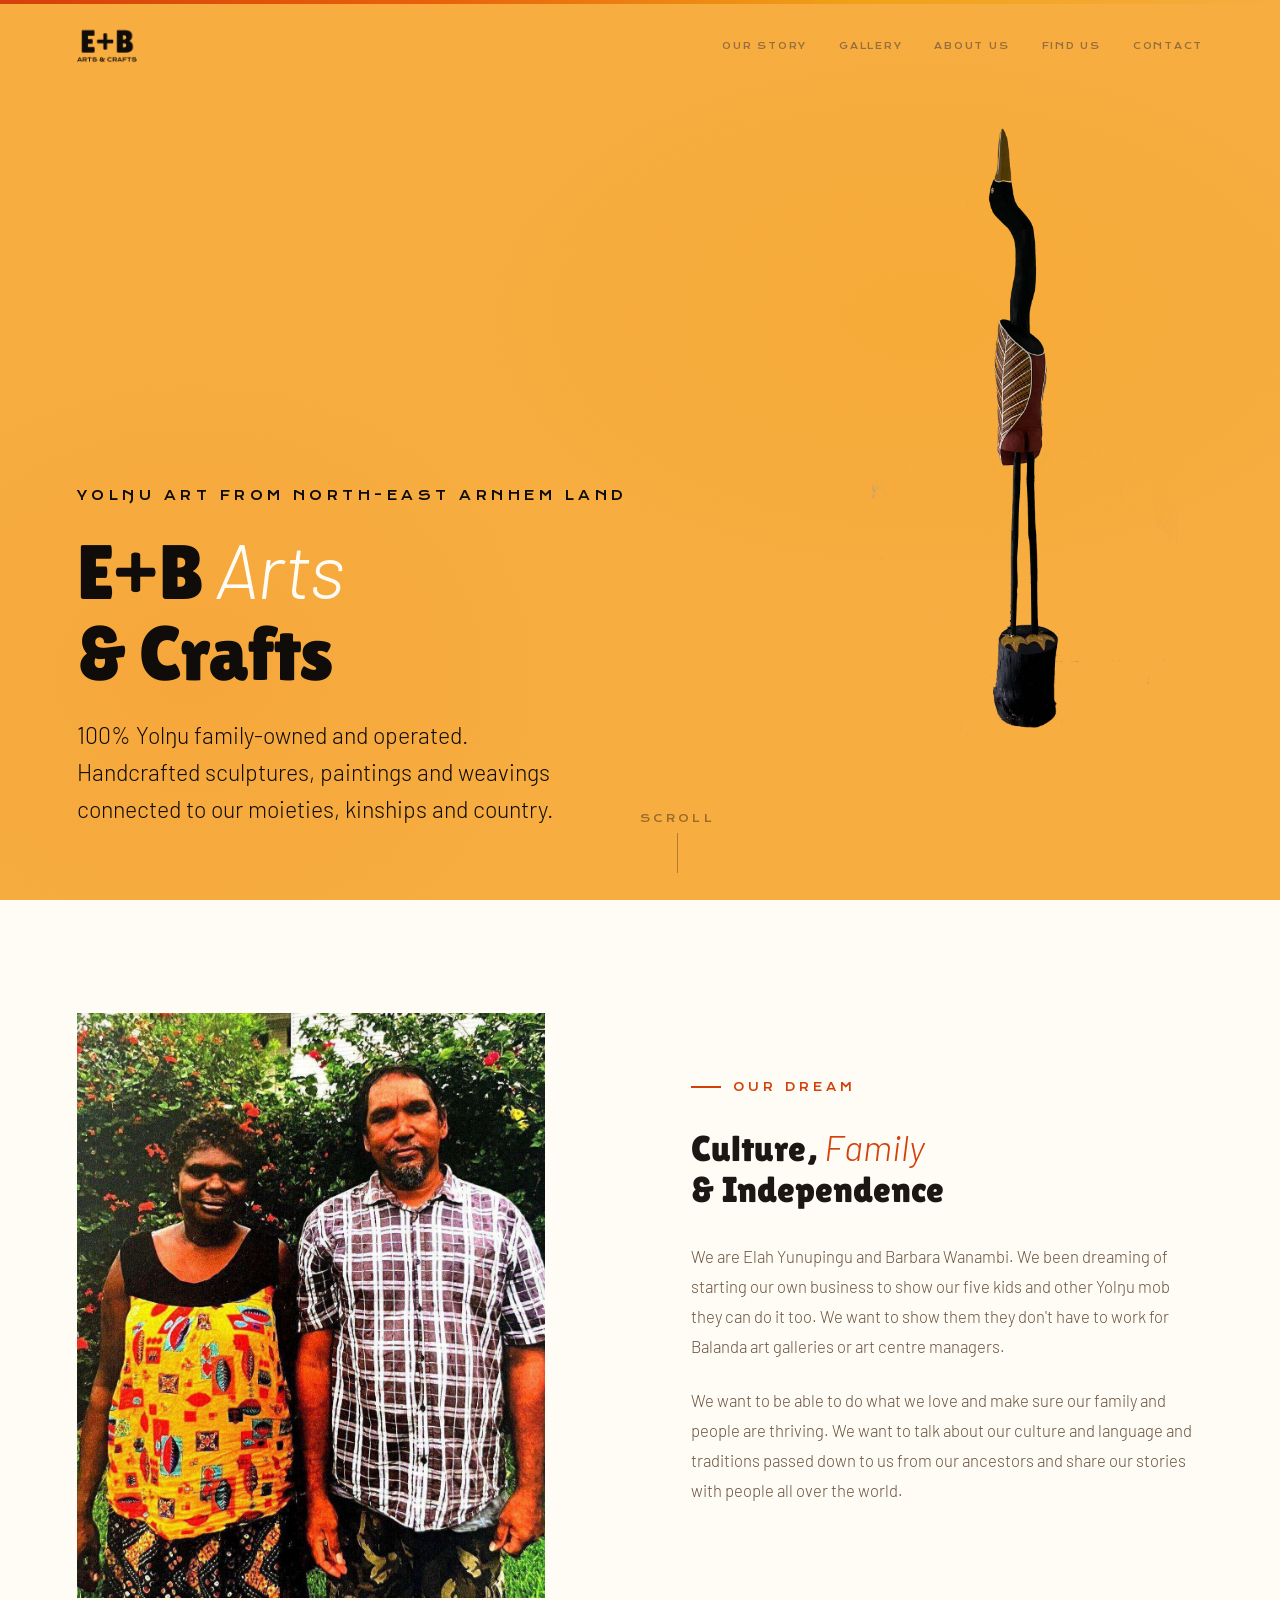
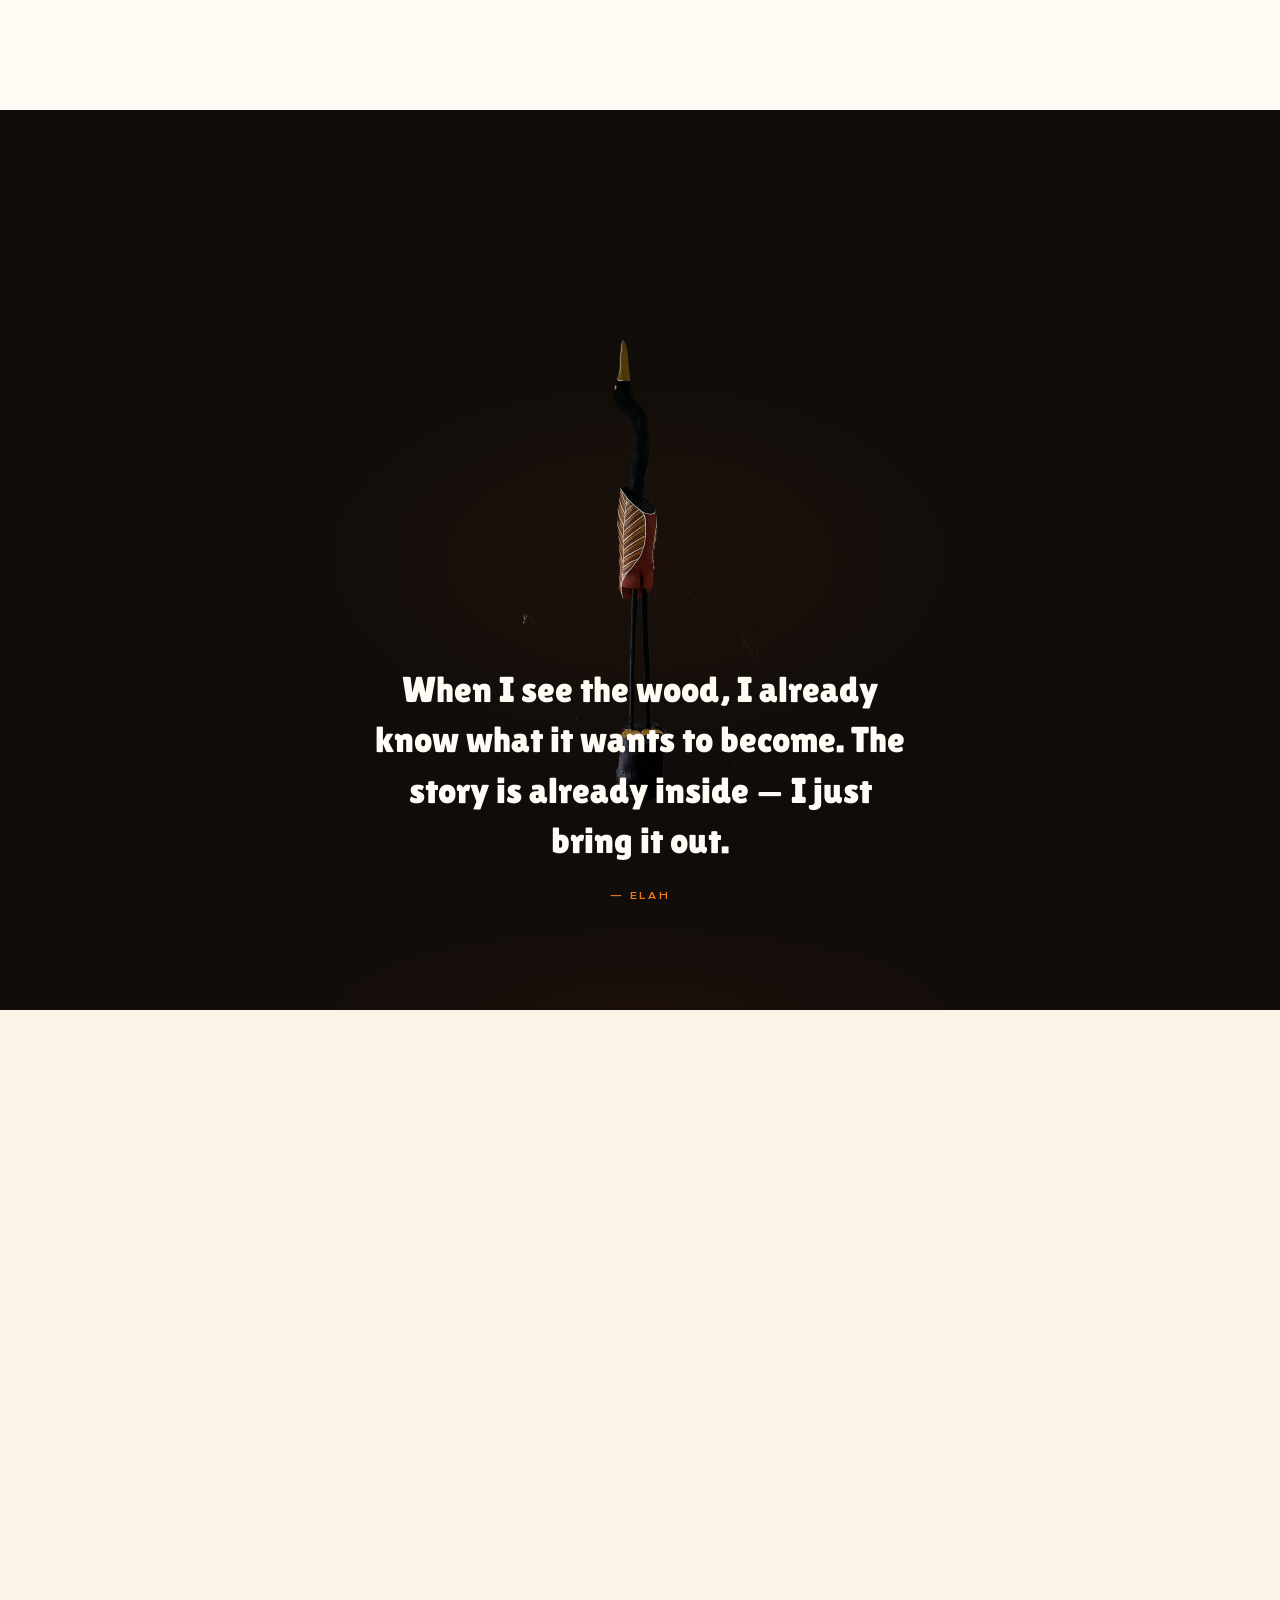
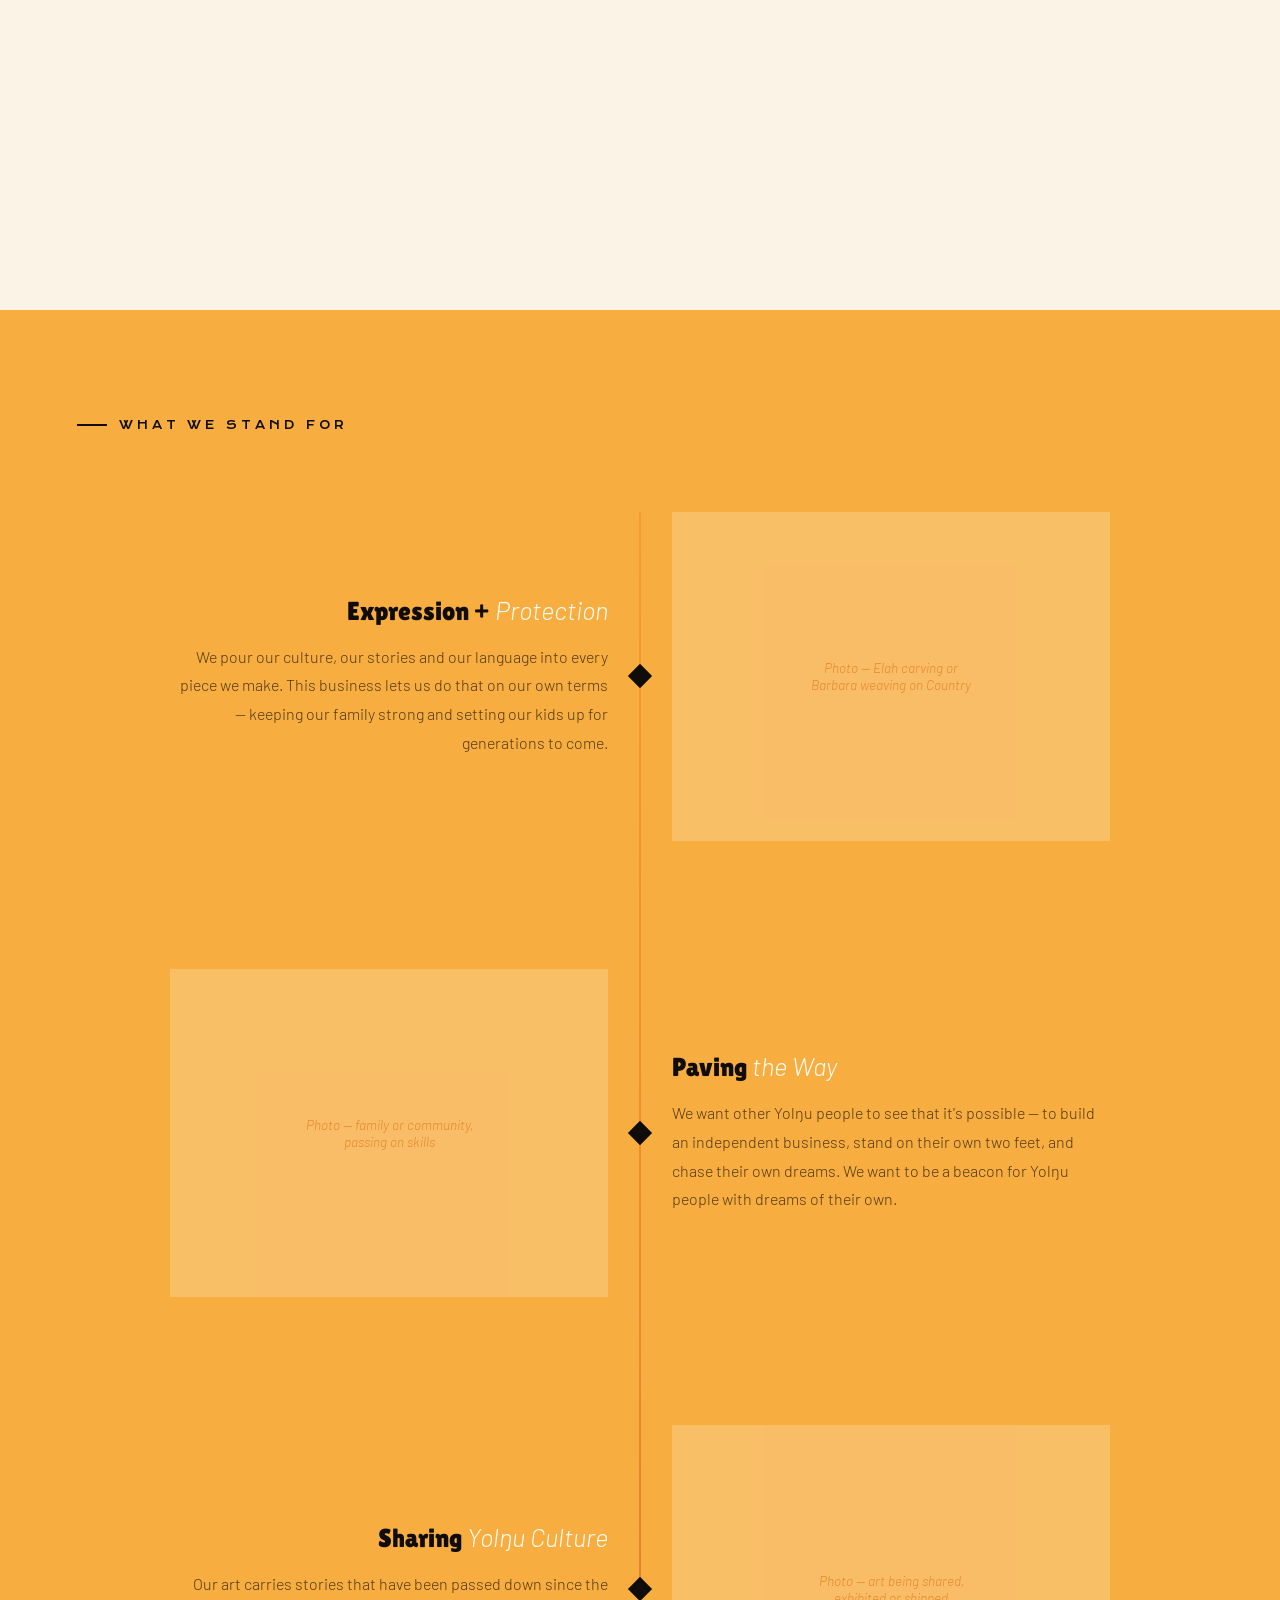
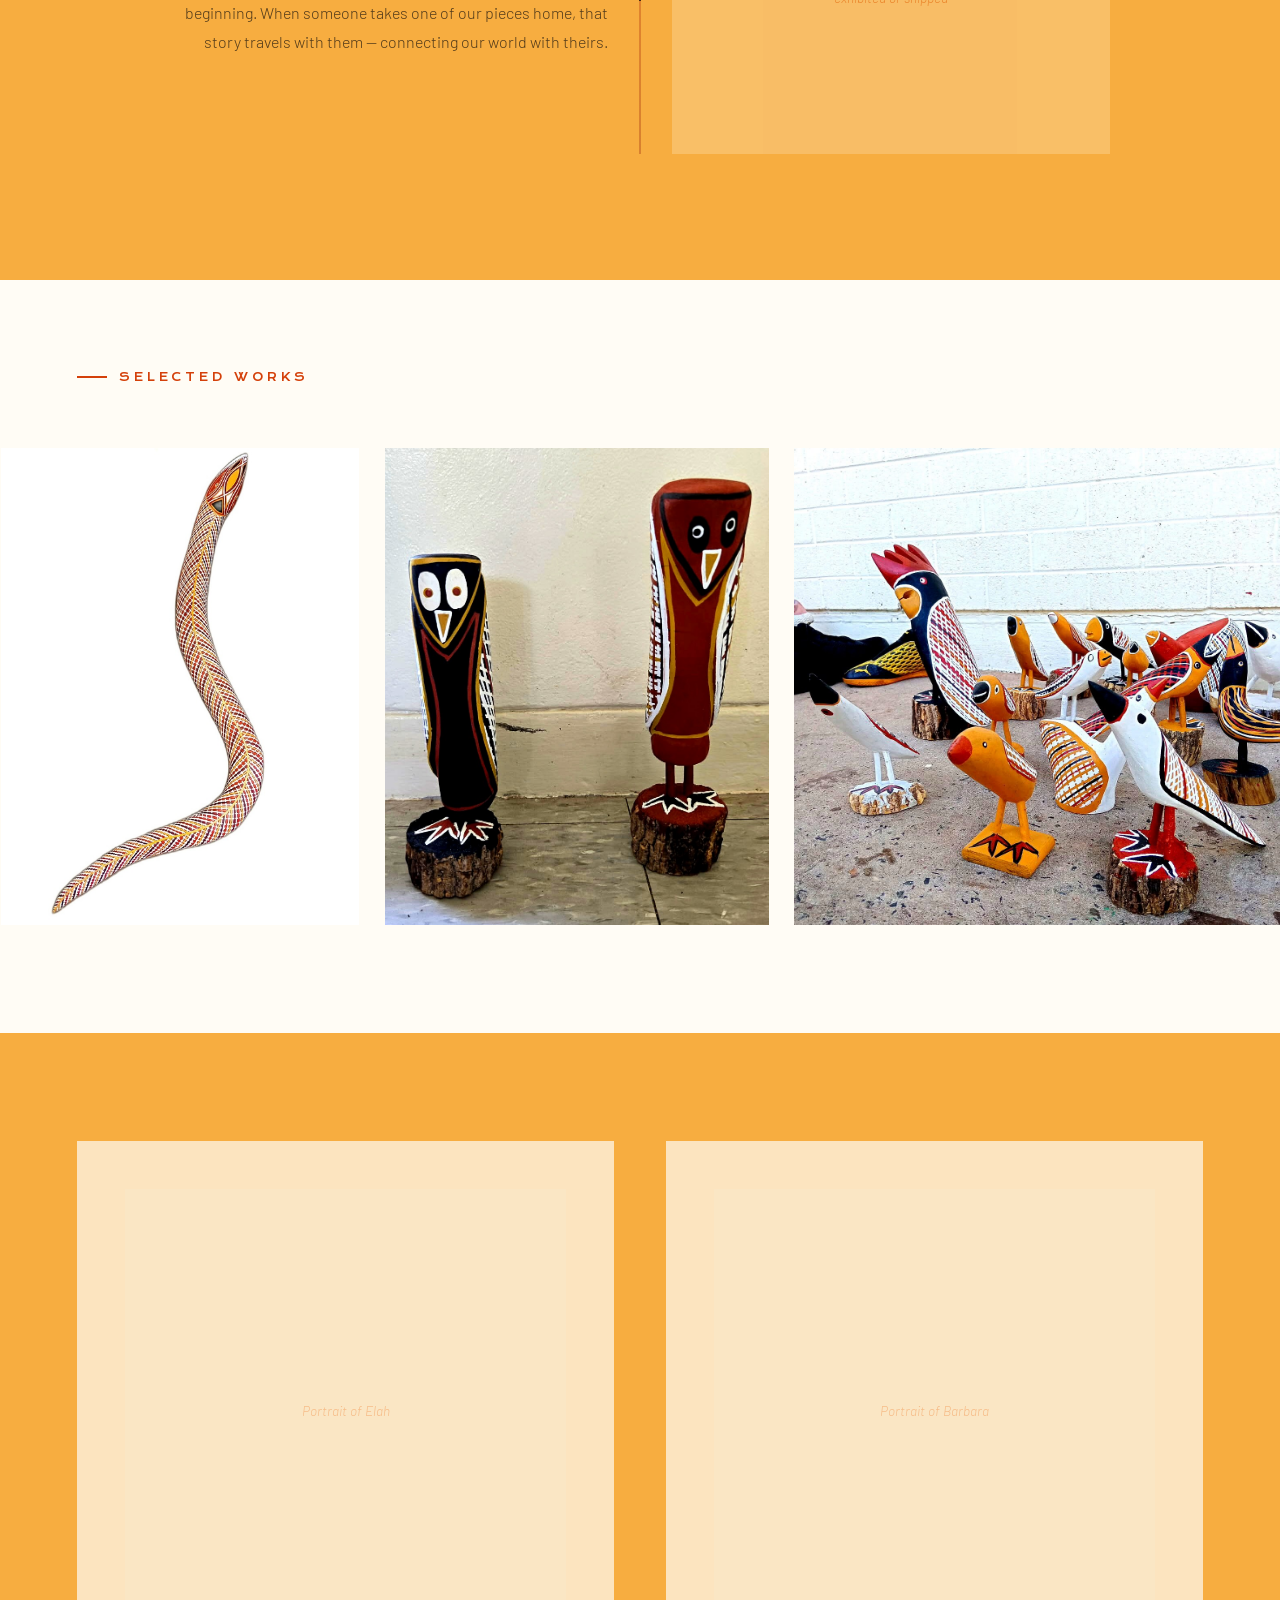
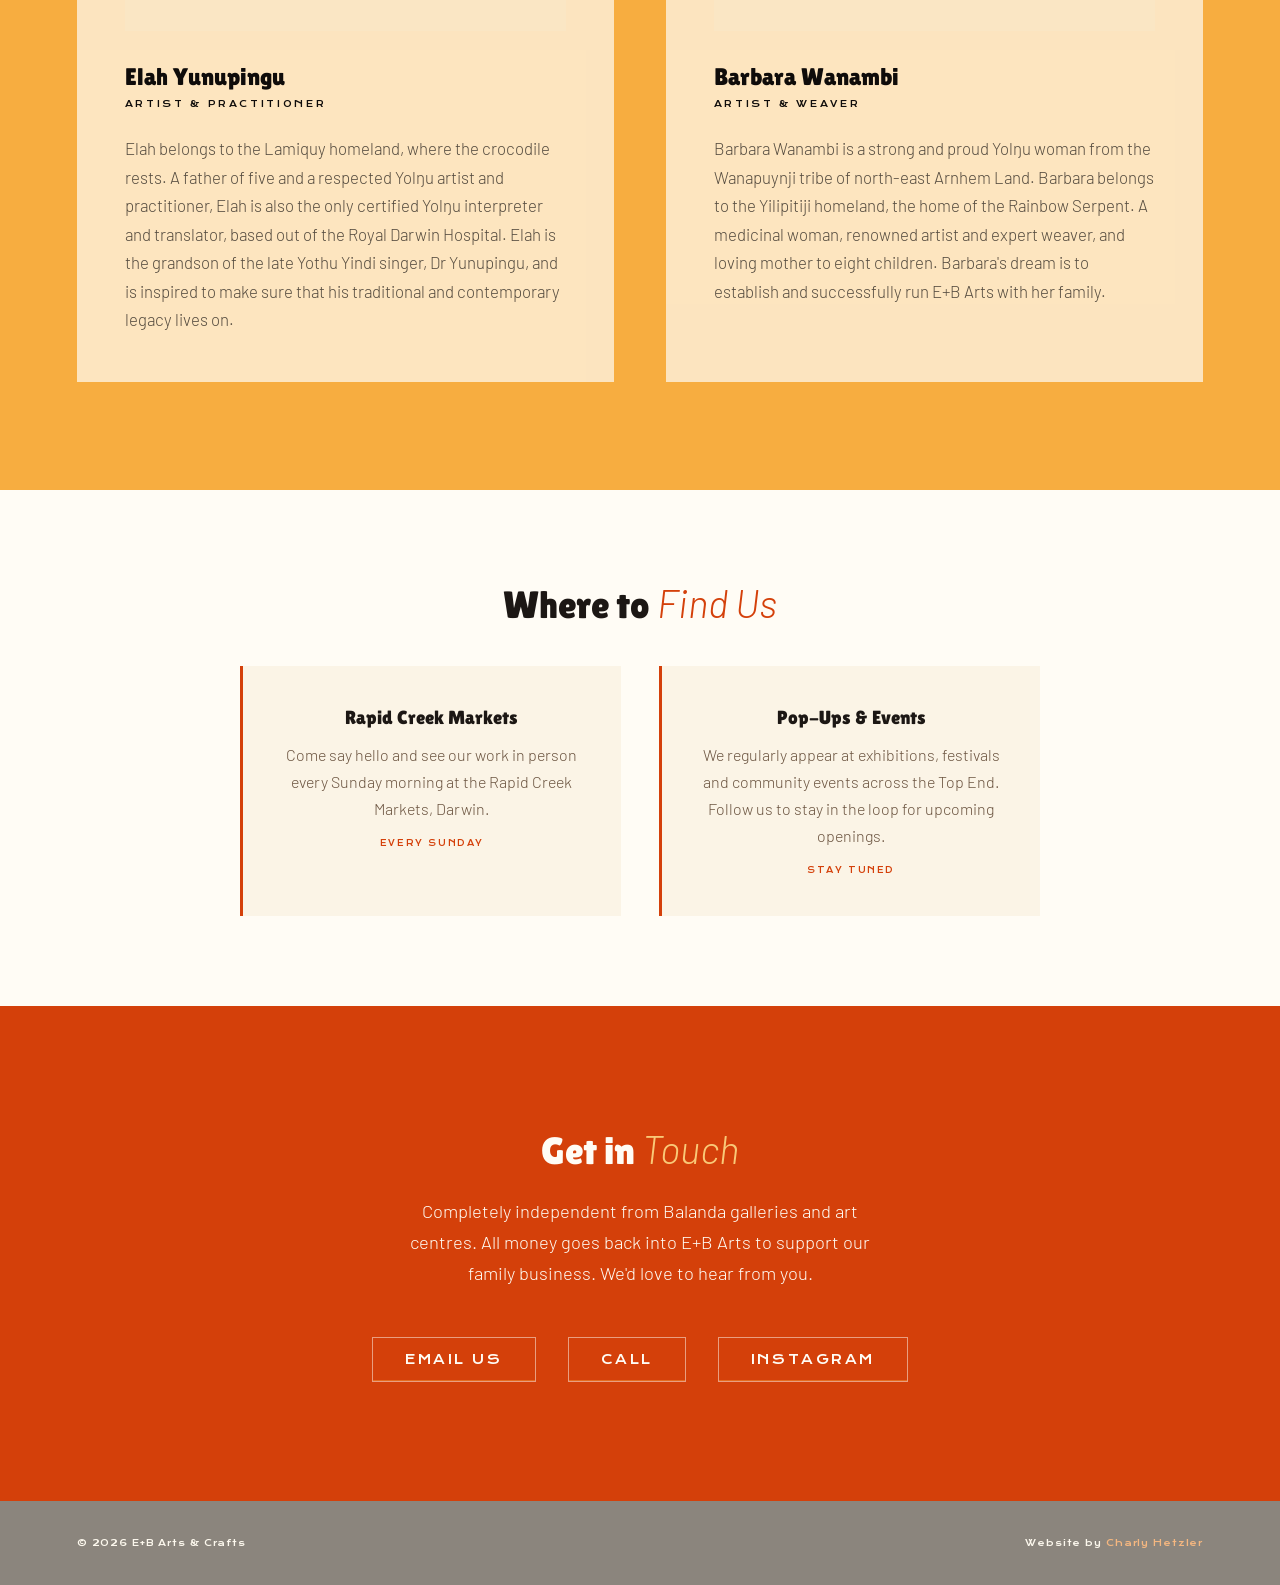
==== commit 9b1584cd: "update quote" ====
--- a/index.html
+++ b/index.html
@@ -1,444 +1,681 @@
-<!DOCTYPE html>
+<!doctype html>
 <html lang="en">
-<head>
-<meta charset="UTF-8">
-<meta name="viewport" content="width=device-width, initial-scale=1.0">
-
-<!-- Primary Meta Tags -->
-<title>E+B Arts & Crafts — Yolŋu Indigenous Art from Arnhem Land</title>
-<meta name="title" content="E+B Arts & Crafts — Yolŋu Indigenous Art from Arnhem Land">
-<meta name="description" content="100% Yolŋu family-owned art business by Elah Yunupingu and Barbara Wanambi. Handcrafted wood sculptures, paintings and weavings from North-East Arnhem Land, Australia. Shop authentic Indigenous Australian art.">
-<meta name="keywords" content="Yolŋu art, Indigenous Australian art, Arnhem Land art, Aboriginal art, wood sculptures, traditional weaving, Elah Yunupingu, Barbara Wanambi, Darwin markets, authentic Indigenous art, First Nations art, Australian Aboriginal sculptures">
-<meta name="author" content="E+B Arts & Crafts">
-<meta name="robots" content="index, follow">
-<link rel="canonical" href="https://eandbarts.com/">
-
-<!-- Open Graph / Facebook -->
-<meta property="og:type" content="website">
-<meta property="og:url" content="https://eandbarts.com/">
-<meta property="og:title" content="E+B Arts & Crafts — Yolŋu Indigenous Art from Arnhem Land">
-<meta property="og:description" content="100% Yolŋu family-owned art business. Handcrafted wood sculptures, paintings and weavings from North-East Arnhem Land, Australia.">
-<meta property="og:image" content="https://eandbarts.com/assets/images/birds-collection.jpg">
-<meta property="og:locale" content="en_AU">
-<meta property="og:site_name" content="E+B Arts & Crafts">
-
-<!-- Twitter -->
-<meta name="twitter:card" content="summary_large_image">
-<meta name="twitter:url" content="https://eandbarts.com/">
-<meta name="twitter:title" content="E+B Arts & Crafts — Yolŋu Indigenous Art from Arnhem Land">
-<meta name="twitter:description" content="100% Yolŋu family-owned art business. Handcrafted wood sculptures, paintings and weavings from North-East Arnhem Land, Australia.">
-<meta name="twitter:image" content="https://eandbarts.com/assets/images/birds-collection.jpg">
-
-<!-- Additional SEO -->
-<meta name="geo.region" content="AU-NT">
-<meta name="geo.placename" content="Darwin, Northern Territory">
-<meta name="theme-color" content="#D4400A">
-
-<!-- Fonts & Styles -->
-<link rel="preconnect" href="https://fonts.googleapis.com">
-<link rel="preconnect" href="https://fonts.gstatic.com" crossorigin>
-<link href="https://fonts.googleapis.com/css2?family=Lilita+One&family=Krona+One&family=Barlow:ital,wght@0,300;0,400;0,500;1,300;1,400&display=swap" rel="stylesheet">
-<link rel="stylesheet" href="assets/css/styles.css">
-
-<!-- Favicons -->
-<link rel="icon" type="image/png" sizes="32x32" href="assets/images/favicon_small.png">
-<link rel="icon" type="image/png" sizes="256x256" href="assets/images/favicon_big.png">
-<link rel="apple-touch-icon" sizes="256x256" href="assets/images/favicon_big.png">
-
-<!-- Structured Data / JSON-LD -->
-<script type="application/ld+json">
-{
-  "@context": "https://schema.org",
-  "@type": "LocalBusiness",
-  "name": "E+B Arts & Crafts",
-  "description": "100% Yolŋu family-owned art business creating handcrafted wood sculptures, paintings and weavings from North-East Arnhem Land, Australia.",
-  "url": "https://eandbarts.com",
-  "logo": "https://eandbarts.com/assets/images/logo.png",
-  "image": "https://eandbarts.com/assets/images/birds-collection.jpg",
-  "address": {
-    "@type": "PostalAddress",
-    "addressLocality": "Darwin",
-    "addressRegion": "Northern Territory",
-    "addressCountry": "AU"
-  },
-  "geo": {
-    "@type": "GeoCoordinates",
-    "latitude": -12.4634,
-    "longitude": 130.8456
-  },
-  "openingHoursSpecification": {
-    "@type": "OpeningHoursSpecification",
-    "dayOfWeek": "Sunday",
-    "name": "Rapid Creek Markets"
-  },
-  "founder": [
-    {
-      "@type": "Person",
-      "name": "Elah Yunupingu",
-      "jobTitle": "Artist & Practitioner"
-    },
-    {
-      "@type": "Person",
-      "name": "Barbara Wanambi",
-      "jobTitle": "Artist & Weaver"
-    }
-  ],
-  "knowsAbout": ["Yolŋu art", "Indigenous Australian art", "Wood carving", "Traditional weaving", "Rarrk crosshatching"],
-  "areaServed": "Worldwide",
-  "priceRange": "$$",
-  "sameAs": ["https://www.instagram.com/eandbarts"]
-}
-</script>
-</head>
-<body>
-
-<div class="top-bar"></div>
-
-<!-- NAV -->
-<nav id="nav">
-  <a href="#" class="nav-logo"><img src="assets/images/logo.png" alt="E+B Arts & Crafts" style="height: 40px; width: auto;"></a>
-  <ul class="nav-links">
-    <li><a href="#story">Our Story</a></li>
-    <li><a href="#gallery">Gallery</a></li>
-    <li><a href="#artists">About Us</a></li>
-    <li><a href="#findus">Find Us</a></li>
-    <li><a href="#contact">Contact</a></li>
-  </ul>
-  <button class="menu-toggle" id="menuToggle" aria-label="Toggle menu">
-    <span></span>
-    <span></span>
-    <span></span>
-  </button>
-</nav>
-
-<!-- Mobile Nav -->
-<div class="mobile-nav" id="mobileNav">
-  <a href="#story" class="mobile-nav-link">Our Story</a>
-  <a href="#gallery" class="mobile-nav-link">Gallery</a>
-  <a href="#artists" class="mobile-nav-link">About Us</a>
-  <a href="#findus" class="mobile-nav-link">Find Us</a>
-  <a href="#contact" class="mobile-nav-link">Contact</a>
-</div>
-
-<!-- HERO — YELLOW -->
-<section class="hero">
-  <div class="hero-bg"></div>
-  <div class="hero-bird" id="heroBird">
-    <img src="assets/images/jabiru.png" alt="Yolŋu carved Jabiru bird sculpture" style="height:75vh;max-height:650px;object-fit:contain;">
-  </div>
-
-  <div class="hero-content">
-    <div class="hero-tagline">Yolŋu Art from North-East Arnhem Land</div>
-    <h1>E+B <em>Arts</em><br>& Crafts</h1>
-    <p class="hero-sub">100% Yolŋu family-owned and operated. Handcrafted sculptures, paintings and weavings connected to our moieties, kinships and country.</p>
-  </div>
-  <div class="scroll-hint"><span>Scroll</span><div class="scroll-line"></div></div>
-</section>
-
-<!-- STORY — CREAM -->
-<section class="story-section" id="story">
-  <div class="story-visual reveal">
-    <img src="assets/images/elah-barbara.jpg" alt="Elah Yunupingu and Barbara Wanambi together" style="width:100%;height:100%;object-fit:cover;display:block;">
-  </div>
-  <div class="story-text">
-    <div class="section-label label-dark reveal">Our Dream</div>
-    <h2 class="reveal reveal-delay-1">Culture, <em>Family</em><br>& Independence</h2>
-    <p class="reveal reveal-delay-2">We are Elah Yunupingu and Barbara Wanambi. We been dreaming of starting our own business to show our five kids and other Yolŋu mob they can do it too. We want to show them they don't have to work for Balanda art galleries or art centre managers.</p>
-    <p class="reveal reveal-delay-3">We want to be able to do what we love and make sure our family and people are thriving. We want to talk about our culture and language and traditions passed down to us from our ancestors and share our stories with people all over the world.</p>
-  </div>
-</section>
-
-<!-- BIRD REVEAL — DARK -->
-<section class="bird-reveal" id="birdReveal">
-  <div class="bird-reveal-sticky">
-    <div class="bird-glow" id="birdGlow"></div>
-    <div class="bird-svg-container">
-      <img src="assets/images/jabiru.png" alt="Yolŋu carved Jabiru bird sculpture" style="height:60vh;max-height:500px;object-fit:contain;">
+  <head>
+    <meta charset="UTF-8" />
+    <meta name="viewport" content="width=device-width, initial-scale=1.0" />
+
+    <!-- Primary Meta Tags -->
+    <title>E+B Arts & Crafts — Yolŋu Indigenous Art from Arnhem Land</title>
+    <meta
+      name="title"
+      content="E+B Arts & Crafts — Yolŋu Indigenous Art from Arnhem Land"
+    />
+    <meta
+      name="description"
+      content="100% Yolŋu family-owned art business by Elah Yunupingu and Barbara Wanambi. Handcrafted wood sculptures, paintings and weavings from North-East Arnhem Land, Australia. Shop authentic Indigenous Australian art."
+    />
+    <meta
+      name="keywords"
+      content="Yolŋu art, Indigenous Australian art, Arnhem Land art, Aboriginal art, wood sculptures, traditional weaving, Elah Yunupingu, Barbara Wanambi, Darwin markets, authentic Indigenous art, First Nations art, Australian Aboriginal sculptures"
+    />
+    <meta name="author" content="E+B Arts & Crafts" />
+    <meta name="robots" content="index, follow" />
+    <link rel="canonical" href="https://eandbarts.com/" />
+
+    <!-- Open Graph / Facebook -->
+    <meta property="og:type" content="website" />
+    <meta property="og:url" content="https://eandbarts.com/" />
+    <meta
+      property="og:title"
+      content="E+B Arts & Crafts — Yolŋu Indigenous Art from Arnhem Land"
+    />
+    <meta
+      property="og:description"
+      content="100% Yolŋu family-owned art business. Handcrafted wood sculptures, paintings and weavings from North-East Arnhem Land, Australia."
+    />
+    <meta
+      property="og:image"
+      content="https://eandbarts.com/assets/images/logo_preview.png"
+    />
+    <meta property="og:image:width" content="1200" />
+    <meta property="og:image:height" content="630" />
+    <meta property="og:locale" content="en_AU" />
+    <meta property="og:site_name" content="E+B Arts & Crafts" />
+
+    <!-- Twitter -->
+    <meta name="twitter:card" content="summary_large_image" />
+    <meta name="twitter:url" content="https://eandbarts.com/" />
+    <meta
+      name="twitter:title"
+      content="E+B Arts & Crafts — Yolŋu Indigenous Art from Arnhem Land"
+    />
+    <meta
+      name="twitter:description"
+      content="100% Yolŋu family-owned art business. Handcrafted wood sculptures, paintings and weavings from North-East Arnhem Land, Australia."
+    />
+    <meta
+      name="twitter:image"
+      content="https://eandbarts.com/assets/images/logo_preview.png"
+    />
+
+    <!-- Additional SEO -->
+    <meta name="geo.region" content="AU-NT" />
+    <meta name="geo.placename" content="Darwin, Northern Territory" />
+    <meta name="theme-color" content="#D4400A" />
+
+    <!-- Fonts & Styles -->
+    <link rel="preconnect" href="https://fonts.googleapis.com" />
+    <link rel="preconnect" href="https://fonts.gstatic.com" crossorigin />
+    <link
+      href="https://fonts.googleapis.com/css2?family=Lilita+One&family=Krona+One&family=Barlow:ital,wght@0,300;0,400;0,500;1,300;1,400&display=swap"
+      rel="stylesheet"
+    />
+    <link rel="stylesheet" href="assets/css/styles.css" />
+
+    <!-- Favicons -->
+    <link
+      rel="icon"
+      type="image/png"
+      sizes="32x32"
+      href="assets/images/favicon_small.png"
+    />
+    <link
+      rel="icon"
+      type="image/png"
+      sizes="256x256"
+      href="assets/images/favicon_big.png"
+    />
+    <link
+      rel="apple-touch-icon"
+      sizes="256x256"
+      href="assets/images/favicon_big.png"
+    />
+
+    <!-- Structured Data / JSON-LD -->
+    <script type="application/ld+json">
+      {
+        "@context": "https://schema.org",
+        "@type": "LocalBusiness",
+        "name": "E+B Arts & Crafts",
+        "description": "100% Yolŋu family-owned art business creating handcrafted wood sculptures, paintings and weavings from North-East Arnhem Land, Australia.",
+        "url": "https://eandbarts.com",
+        "logo": "https://eandbarts.com/assets/images/logo.png",
+        "image": "https://eandbarts.com/assets/images/birds-collection.jpg",
+        "address": {
+          "@type": "PostalAddress",
+          "addressLocality": "Darwin",
+          "addressRegion": "Northern Territory",
+          "addressCountry": "AU"
+        },
+        "geo": {
+          "@type": "GeoCoordinates",
+          "latitude": -12.4634,
+          "longitude": 130.8456
+        },
+        "openingHoursSpecification": {
+          "@type": "OpeningHoursSpecification",
+          "dayOfWeek": "Sunday",
+          "name": "Rapid Creek Markets"
+        },
+        "founder": [
+          {
+            "@type": "Person",
+            "name": "Elah Yunupingu",
+            "jobTitle": "Artist & Practitioner"
+          },
+          {
+            "@type": "Person",
+            "name": "Barbara Wanambi",
+            "jobTitle": "Artist & Weaver"
+          }
+        ],
+        "knowsAbout": [
+          "Yolŋu art",
+          "Indigenous Australian art",
+          "Wood carving",
+          "Traditional weaving",
+          "Rarrk crosshatching"
+        ],
+        "areaServed": "Worldwide",
+        "priceRange": "$$",
+        "sameAs": ["https://www.instagram.com/eandbarts"]
+      }
+    </script>
+  </head>
+  <body>
+    <div class="top-bar"></div>
+
+    <!-- NAV -->
+    <nav id="nav">
+      <a href="#" class="nav-logo"
+        ><img
+          src="assets/images/logo.png"
+          alt="E+B Arts & Crafts"
+          style="height: 40px; width: auto"
+      /></a>
+      <ul class="nav-links">
+        <li><a href="#story">Our Story</a></li>
+        <li><a href="#gallery">Gallery</a></li>
+        <li><a href="#artists">About Us</a></li>
+        <li><a href="#findus">Find Us</a></li>
+        <li><a href="#contact">Contact</a></li>
+      </ul>
+      <button class="menu-toggle" id="menuToggle" aria-label="Toggle menu">
+        <span></span>
+        <span></span>
+        <span></span>
+      </button>
+    </nav>
+
+    <!-- Mobile Nav -->
+    <div class="mobile-nav" id="mobileNav">
+      <a href="#story" class="mobile-nav-link">Our Story</a>
+      <a href="#gallery" class="mobile-nav-link">Gallery</a>
+      <a href="#artists" class="mobile-nav-link">About Us</a>
+      <a href="#findus" class="mobile-nav-link">Find Us</a>
+      <a href="#contact" class="mobile-nav-link">Contact</a>
     </div>
-    <div class="bird-reveal-text">
-      <blockquote id="birdQuote">When I see the wood, I already know what it wants to become. The story is already inside — I just bring it out.</blockquote>
-      <div class="attribution" id="birdAttribution">— Elah & Barbara</div>
-    </div>
-  </div>
-</section>
-
-<!-- PROCESS — YELLOW -->
-<section class="process-section" id="process">
-  <div class="section-label label-on-yellow reveal">What We Stand For</div>
-  <div class="process-journey">
-    <div class="process-path"></div>
-    <div class="process-moment reveal">
-      <div class="process-visual"><div class="placeholder-img">Photo — Elah carving or<br>Barbara weaving on Country</div></div>
-      <div class="process-narrative">
-        <h3>Expression + <em>Protection</em></h3>
-        <p>We pour our culture, our stories and our language into every piece we make. This business lets us do that on our own terms — keeping our family strong and setting our kids up for generations to come.</p>
-      </div>
-    </div>
-    <div class="process-moment reveal">
-      <div class="process-visual"><div class="placeholder-img">Photo — family or community,<br>passing on skills</div></div>
-      <div class="process-narrative">
-        <h3>Paving <em>the Way</em></h3>
-        <p>We want other Yolŋu people to see that it's possible — to build an independent business, stand on their own two feet, and chase their own dreams. We want to be a beacon for Yolŋu people with dreams of their own.</p>
-      </div>
-    </div>
-    <div class="process-moment reveal">
-      <div class="process-visual"><div class="placeholder-img">Photo — art being shared,<br>exhibited or shipped</div></div>
-      <div class="process-narrative">
-        <h3>Sharing <em>Yolŋu Culture</em></h3>
-        <p>Our art carries stories that have been passed down since the beginning. When someone takes one of our pieces home, that story travels with them — connecting our world with theirs.</p>
-      </div>
-    </div>
-  </div>
-</section>
-
-<!-- GALLERY — CREAM -->
-<section class="gallery-section" id="gallery">
-  <div class="section-label label-dark reveal" style="padding:0 6vw;">Selected Works</div>
-  <div class="gallery-scroll" id="galleryScroll">
-
-    <!-- Snake -->
-    <div class="gallery-item tall">
-      <img class="gallery-img" src="assets/images/snake.jpg" alt="Yolŋu carved and painted snake sculpture with rarrk crosshatching">
-      <div class="gallery-caption"><span>Wood Sculpture</span><h4>Snake Sculpture</h4></div>
-    </div>
-
-    <!-- Owls / Worr Worr -->
-    <div class="gallery-item square">
-      <img class="gallery-img" src="assets/images/owls.jpg" alt="Two carved Yolŋu owl sculptures painted with ochre and rarrk patterns">
-      <div class="gallery-caption">
-        <span>Wood Sculpture</span><h4>Owl Pair</h4>
-        <div class="yolngu-name">
-          <span class="local">Worr Worr</span>
-          <span class="english">Owl</span>
-          <span class="lang-tag">Yolŋu Matha</span>
-        </div>
-      </div>
-    </div>
-
-    <!-- Birds group -->
-    <div class="gallery-item wide">
-      <img class="gallery-img" src="assets/images/birds-group.jpg" alt="Collection of carved and painted Yolŋu bird sculptures">
-      <div class="gallery-caption"><span>Collection</span><h4>Bird Sculptures</h4></div>
-    </div>
-
-    <!-- Large birds collection -->
-    <div class="gallery-item wide">
-      <img class="gallery-img" src="assets/images/birds-collection.jpg" alt="Large collection of carved and painted Yolŋu bird sculptures">
-      <div class="gallery-caption"><span>Collection</span><h4>Songline Series</h4></div>
-    </div>
-
-    <!-- Turtle -->
-    <div class="gallery-item square">
-      <img class="gallery-img" src="assets/images/turtle.jpg" alt="Yolŋu carved and painted turtle sculpture with rarrk crosshatching on shell">
-      <div class="gallery-caption">
-        <span>Wood Sculpture</span><h4>Green Back Turtle</h4>
-        <div class="yolngu-name">
-          <span class="local">Marrpan</span>
-          <span class="lang-tag">Yolŋu Matha</span>
-        </div>
-      </div>
-    </div>
-
-    <!-- Mixed collection -->
-    <div class="gallery-item wide">
-      <img class="gallery-img" src="assets/images/collection.jpg" alt="Collection of Yolŋu carved birds, painted cylinders and turtle artwork">
-      <div class="gallery-caption">
-        <span>Collection</span><h4>Larrakitj</h4>
-        <div class="yolngu-name">
-          <span class="local">Larrakitj</span>
-          <span class="english">Hollow Log Coffins</span>
-          <span class="lang-tag">Yolŋu Matha</span>
-        </div>
-      </div>
-    </div>
-
-    <!-- Jabiru with fish -->
-    <div class="gallery-item tall">
-      <img class="gallery-img" src="assets/images/jabiru-fish.jpg" alt="Tall Yolŋu carved bird sculpture balancing a painted fish on its beak">
-      <div class="gallery-caption"><span>Wood Sculpture</span><h4>Jabiru & Fish</h4></div>
-    </div>
-
-    <!-- Jabiru tall dark -->
-    <div class="gallery-item tall">
-      <img class="gallery-img" src="assets/images/gallery-bird.jpg" alt="Tall dark Yolŋu carved Jabiru bird sculpture with rarrk wing detail">
-      <div class="gallery-caption"><span>Wood Sculpture</span><h4>Jabiru</h4></div>
-    </div>
-
-  </div>
-</section>
-
-<!-- ARTISTS — YELLOW -->
-<section class="together-section" id="artists">
-  <div class="together-card reveal">
-    <div class="together-img-placeholder">Portrait of Elah</div>
-    <h3>Elah Yunupingu</h3>
-    <div class="role">Artist & Practitioner</div>
-    <p>Elah belongs to the Lamiquy homeland, where the crocodile rests. A father of five and a respected Yolŋu artist and practitioner, Elah is also the only certified Yolŋu interpreter and translator, based out of the Royal Darwin Hospital. Elah is the grandson of the late Yothu Yindi singer, Dr Yunupingu, and is inspired to make sure that his traditional and contemporary legacy lives on.</p>
-  </div>
-  <div class="together-card reveal reveal-delay-1">
-    <div class="together-img-placeholder">Portrait of Barbara</div>
-    <h3>Barbara Wanambi</h3>
-    <div class="role">Artist & Weaver</div>
-    <p>Barbara Wanambi is a strong and proud Yolŋu woman from the Wanapuynji tribe of north-east Arnhem Land. Barbara belongs to the Yilipitiji homeland, the home of the Rainbow Serpent. A medicinal woman, renowned artist and expert weaver, and loving mother to eight children. Barbara's dream is to establish and successfully run E+B Arts with her family.</p>
-  </div>
-</section>
-
-<!-- FIND US -->
-<section class="findus-section" id="findus">
-  <h2 class="reveal">Where to <em>Find Us</em></h2>
-  <div class="findus-cards">
-    <div class="findus-card reveal">
-      <h3>Rapid Creek Markets</h3>
-      <p>Come say hello and see our work in person every Sunday morning at the Rapid Creek Markets, Darwin.</p>
-      <span class="detail">Every Sunday</span>
-    </div>
-    <div class="findus-card reveal reveal-delay-1">
-      <h3>Pop-Ups & Events</h3>
-      <p>We regularly appear at exhibitions, festivals and community events across the Top End. Follow us to stay in the loop for upcoming openings.</p>
-      <span class="detail">Stay tuned</span>
-    </div>
-  </div>
-</section>
-
-<!-- CONTACT — DEEP ORANGE -->
-<section class="contact-section" id="contact">
-  <h2 class="reveal">Get in <em>Touch</em></h2>
-  <p class="reveal reveal-delay-1">Completely independent from Balanda galleries and art centres. All money goes back into E+B Arts to support our family business. We'd love to hear from you.</p>
-  <div class="contact-links reveal reveal-delay-2">
-    <a href="mailto:hello@eandbarts.com" class="contact-link"><span>Email Us</span></a>
-    <a href="tel:+61000000000" class="contact-link"><span>Call</span></a>
-    <a href="https://www.instagram.com/eandbarts" target="_blank" rel="noopener" class="contact-link"><span>Instagram</span></a>
-  </div>
-</section>
-
-<footer>
-  <span>&copy; 2026 E+B Arts & Crafts</span>
-  <span>Website by <a href="https://www.charlottehetzler.com" target="_blank" rel="noopener">Charly Hetzler</a></span>
-</footer>
-
-<script>
-  // Mobile menu toggle
-  const menuToggle = document.getElementById('menuToggle');
-  const mobileNav = document.getElementById('mobileNav');
-  const mobileNavLinks = document.querySelectorAll('.mobile-nav-link');
-
-  menuToggle.addEventListener('click', () => {
-    menuToggle.classList.toggle('active');
-    mobileNav.classList.toggle('active');
-    document.body.style.overflow = mobileNav.classList.contains('active') ? 'hidden' : '';
-  });
-
-  mobileNavLinks.forEach(link => {
-    link.addEventListener('click', () => {
-      menuToggle.classList.remove('active');
-      mobileNav.classList.remove('active');
-      document.body.style.overflow = '';
-    });
-  });
-
-  // Hero bird element
-  const heroBird = document.getElementById('heroBird');
-  let hasScrolled = false;
-
-  // Scroll reveal
-  const revealEls = document.querySelectorAll('.reveal');
-  function checkReveals() {
-    const vh = window.innerHeight;
-    revealEls.forEach(el => {
-      const rect = el.getBoundingClientRect();
-      if (rect.top < vh * 0.88 && rect.bottom > 0) {
-        el.classList.add('visible');
+
+    <!-- HERO — YELLOW -->
+    <section class="hero">
+      <div class="hero-bg"></div>
+      <div class="hero-bird" id="heroBird">
+        <img
+          src="assets/images/jabiru.png"
+          alt="Yolŋu carved Jabiru bird sculpture"
+          style="height: 75vh; max-height: 650px; object-fit: contain"
+        />
+      </div>
+
+      <div class="hero-content">
+        <div class="hero-tagline">Yolŋu Art from North-East Arnhem Land</div>
+        <h1>E+B <em>Arts</em><br />& Crafts</h1>
+        <p class="hero-sub">
+          100% Yolŋu family-owned and operated. Handcrafted sculptures,
+          paintings and weavings connected to our moieties, kinships and
+          country.
+        </p>
+      </div>
+      <div class="scroll-hint">
+        <span>Scroll</span>
+        <div class="scroll-line"></div>
+      </div>
+    </section>
+
+    <!-- STORY — CREAM -->
+    <section class="story-section" id="story">
+      <div class="story-visual reveal">
+        <img
+          src="assets/images/elah-barbara.jpg"
+          alt="Elah Yunupingu and Barbara Wanambi together"
+          style="width: 100%; height: 100%; object-fit: cover; display: block"
+        />
+      </div>
+      <div class="story-text">
+        <div class="section-label label-dark reveal">Our Dream</div>
+        <h2 class="reveal reveal-delay-1">
+          Culture, <em>Family</em><br />& Independence
+        </h2>
+        <p class="reveal reveal-delay-2">
+          We are Elah Yunupingu and Barbara Wanambi. We been dreaming of
+          starting our own business to show our five kids and other Yolŋu mob
+          they can do it too. We want to show them they don't have to work for
+          Balanda art galleries or art centre managers.
+        </p>
+        <p class="reveal reveal-delay-3">
+          We want to be able to do what we love and make sure our family and
+          people are thriving. We want to talk about our culture and language
+          and traditions passed down to us from our ancestors and share our
+          stories with people all over the world.
+        </p>
+      </div>
+    </section>
+
+    <!-- BIRD REVEAL — DARK -->
+    <section class="bird-reveal" id="birdReveal">
+      <div class="bird-reveal-sticky">
+        <div class="bird-glow" id="birdGlow"></div>
+        <div class="bird-svg-container">
+          <img
+            src="assets/images/jabiru.png"
+            alt="Yolŋu carved Jabiru bird sculpture"
+            style="height: 60vh; max-height: 500px; object-fit: contain"
+          />
+        </div>
+        <div class="bird-reveal-text">
+          <blockquote id="birdQuote">
+            When I see the wood, I already know what it wants to become. The
+            story is already inside — I just bring it out.
+          </blockquote>
+          <div class="attribution" id="birdAttribution">— Elah</div>
+        </div>
+      </div>
+    </section>
+
+    <!-- PROCESS — YELLOW -->
+    <section class="process-section" id="process">
+      <div class="section-label label-on-yellow reveal">What We Stand For</div>
+      <div class="process-journey">
+        <div class="process-path"></div>
+        <div class="process-moment reveal">
+          <div class="process-visual">
+            <div class="placeholder-img">
+              Photo — Elah carving or<br />Barbara weaving on Country
+            </div>
+          </div>
+          <div class="process-narrative">
+            <h3>Expression + <em>Protection</em></h3>
+            <p>
+              We pour our culture, our stories and our language into every piece
+              we make. This business lets us do that on our own terms — keeping
+              our family strong and setting our kids up for generations to come.
+            </p>
+          </div>
+        </div>
+        <div class="process-moment reveal">
+          <div class="process-visual">
+            <div class="placeholder-img">
+              Photo — family or community,<br />passing on skills
+            </div>
+          </div>
+          <div class="process-narrative">
+            <h3>Paving <em>the Way</em></h3>
+            <p>
+              We want other Yolŋu people to see that it's possible — to build an
+              independent business, stand on their own two feet, and chase their
+              own dreams. We want to be a beacon for Yolŋu people with dreams of
+              their own.
+            </p>
+          </div>
+        </div>
+        <div class="process-moment reveal">
+          <div class="process-visual">
+            <div class="placeholder-img">
+              Photo — art being shared,<br />exhibited or shipped
+            </div>
+          </div>
+          <div class="process-narrative">
+            <h3>Sharing <em>Yolŋu Culture</em></h3>
+            <p>
+              Our art carries stories that have been passed down since the
+              beginning. When someone takes one of our pieces home, that story
+              travels with them — connecting our world with theirs.
+            </p>
+          </div>
+        </div>
+      </div>
+    </section>
+
+    <!-- GALLERY — CREAM -->
+    <section class="gallery-section" id="gallery">
+      <div class="section-label label-dark reveal" style="padding: 0 6vw">
+        Selected Works
+      </div>
+      <div class="gallery-scroll" id="galleryScroll">
+        <!-- Snake -->
+        <div class="gallery-item tall">
+          <img
+            class="gallery-img"
+            src="assets/images/snake.jpg"
+            alt="Yolŋu carved and painted snake sculpture with rarrk crosshatching"
+          />
+          <div class="gallery-caption">
+            <span>Wood Sculpture</span>
+            <h4>Snake Sculpture</h4>
+          </div>
+        </div>
+
+        <!-- Owls / Worr Worr -->
+        <div class="gallery-item square">
+          <img
+            class="gallery-img"
+            src="assets/images/owls.jpg"
+            alt="Two carved Yolŋu owl sculptures painted with ochre and rarrk patterns"
+          />
+          <div class="gallery-caption">
+            <span>Wood Sculpture</span>
+            <h4>Owl Pair</h4>
+            <div class="yolngu-name">
+              <span class="local">Worr Worr</span>
+              <span class="english">Owl</span>
+              <span class="lang-tag">Yolŋu Matha</span>
+            </div>
+          </div>
+        </div>
+
+        <!-- Birds group -->
+        <div class="gallery-item wide">
+          <img
+            class="gallery-img"
+            src="assets/images/birds-group.jpg"
+            alt="Collection of carved and painted Yolŋu bird sculptures"
+          />
+          <div class="gallery-caption">
+            <span>Collection</span>
+            <h4>Bird Sculptures</h4>
+          </div>
+        </div>
+
+        <!-- Large birds collection -->
+        <div class="gallery-item wide">
+          <img
+            class="gallery-img"
+            src="assets/images/birds-collection.jpg"
+            alt="Large collection of carved and painted Yolŋu bird sculptures"
+          />
+          <div class="gallery-caption">
+            <span>Collection</span>
+            <h4>Songline Series</h4>
+          </div>
+        </div>
+
+        <!-- Turtle -->
+        <div class="gallery-item square">
+          <img
+            class="gallery-img"
+            src="assets/images/turtle.jpg"
+            alt="Yolŋu carved and painted turtle sculpture with rarrk crosshatching on shell"
+          />
+          <div class="gallery-caption">
+            <span>Wood Sculpture</span>
+            <h4>Green Back Turtle</h4>
+            <div class="yolngu-name">
+              <span class="local">Marrpan</span>
+              <span class="lang-tag">Yolŋu Matha</span>
+            </div>
+          </div>
+        </div>
+
+        <!-- Mixed collection -->
+        <div class="gallery-item wide">
+          <img
+            class="gallery-img"
+            src="assets/images/collection.jpg"
+            alt="Collection of Yolŋu carved birds, painted cylinders and turtle artwork"
+          />
+          <div class="gallery-caption">
+            <span>Collection</span>
+            <h4>Larrakitj</h4>
+            <div class="yolngu-name">
+              <span class="local">Larrakitj</span>
+              <span class="english">Hollow Log Coffins</span>
+              <span class="lang-tag">Yolŋu Matha</span>
+            </div>
+          </div>
+        </div>
+
+        <!-- Jabiru with fish -->
+        <div class="gallery-item tall">
+          <img
+            class="gallery-img"
+            src="assets/images/jabiru-fish.jpg"
+            alt="Tall Yolŋu carved bird sculpture balancing a painted fish on its beak"
+          />
+          <div class="gallery-caption">
+            <span>Wood Sculpture</span>
+            <h4>Jabiru & Fish</h4>
+          </div>
+        </div>
+
+        <!-- Jabiru tall dark -->
+        <div class="gallery-item tall">
+          <img
+            class="gallery-img"
+            src="assets/images/gallery-bird.jpg"
+            alt="Tall dark Yolŋu carved Jabiru bird sculpture with rarrk wing detail"
+          />
+          <div class="gallery-caption">
+            <span>Wood Sculpture</span>
+            <h4>Jabiru</h4>
+          </div>
+        </div>
+      </div>
+    </section>
+
+    <!-- ARTISTS — YELLOW -->
+    <section class="together-section" id="artists">
+      <div class="together-card reveal">
+        <div class="together-img-placeholder">Portrait of Elah</div>
+        <h3>Elah Yunupingu</h3>
+        <div class="role">Artist & Practitioner</div>
+        <p>
+          Elah belongs to the Lamiquy homeland, where the crocodile rests. A
+          father of five and a respected Yolŋu artist and practitioner, Elah is
+          also the only certified Yolŋu interpreter and translator, based out of
+          the Royal Darwin Hospital. Elah is the grandson of the late Yothu
+          Yindi singer, Dr Yunupingu, and is inspired to make sure that his
+          traditional and contemporary legacy lives on.
+        </p>
+      </div>
+      <div class="together-card reveal reveal-delay-1">
+        <div class="together-img-placeholder">Portrait of Barbara</div>
+        <h3>Barbara Wanambi</h3>
+        <div class="role">Artist & Weaver</div>
+        <p>
+          Barbara Wanambi is a strong and proud Yolŋu woman from the Wanapuynji
+          tribe of north-east Arnhem Land. Barbara belongs to the Yilipitiji
+          homeland, the home of the Rainbow Serpent. A medicinal woman, renowned
+          artist and expert weaver, and loving mother to eight children.
+          Barbara's dream is to establish and successfully run E+B Arts with her
+          family.
+        </p>
+      </div>
+    </section>
+
+    <!-- FIND US -->
+    <section class="findus-section" id="findus">
+      <h2 class="reveal">Where to <em>Find Us</em></h2>
+      <div class="findus-cards">
+        <div class="findus-card reveal">
+          <h3>Rapid Creek Markets</h3>
+          <p>
+            Come say hello and see our work in person every Sunday morning at
+            the Rapid Creek Markets, Darwin.
+          </p>
+          <span class="detail">Every Sunday</span>
+        </div>
+        <div class="findus-card reveal reveal-delay-1">
+          <h3>Pop-Ups & Events</h3>
+          <p>
+            We regularly appear at exhibitions, festivals and community events
+            across the Top End. Follow us to stay in the loop for upcoming
+            openings.
+          </p>
+          <span class="detail">Stay tuned</span>
+        </div>
+      </div>
+    </section>
+
+    <!-- CONTACT — DEEP ORANGE -->
+    <section class="contact-section" id="contact">
+      <h2 class="reveal">Get in <em>Touch</em></h2>
+      <p class="reveal reveal-delay-1">
+        Completely independent from Balanda galleries and art centres. All money
+        goes back into E+B Arts to support our family business. We'd love to
+        hear from you.
+      </p>
+      <div class="contact-links reveal reveal-delay-2">
+        <a href="mailto:hello@eandbarts.com" class="contact-link"
+          ><span>Email Us</span></a
+        >
+        <a href="tel:+61000000000" class="contact-link"><span>Call</span></a>
+        <a
+          href="https://www.instagram.com/eandbarts"
+          target="_blank"
+          rel="noopener"
+          class="contact-link"
+          ><span>Instagram</span></a
+        >
+      </div>
+    </section>
+
+    <footer>
+      <span>&copy; 2026 E+B Arts & Crafts</span>
+      <span
+        >Website by
+        <a
+          href="https://www.charlottehetzler.com"
+          target="_blank"
+          rel="noopener"
+          >Charly Hetzler</a
+        ></span
+      >
+    </footer>
+
+    <script>
+      // Mobile menu toggle
+      const menuToggle = document.getElementById("menuToggle");
+      const mobileNav = document.getElementById("mobileNav");
+      const mobileNavLinks = document.querySelectorAll(".mobile-nav-link");
+
+      menuToggle.addEventListener("click", () => {
+        menuToggle.classList.toggle("active");
+        mobileNav.classList.toggle("active");
+        document.body.style.overflow = mobileNav.classList.contains("active")
+          ? "hidden"
+          : "";
+      });
+
+      mobileNavLinks.forEach((link) => {
+        link.addEventListener("click", () => {
+          menuToggle.classList.remove("active");
+          mobileNav.classList.remove("active");
+          document.body.style.overflow = "";
+        });
+      });
+
+      // Hero bird element
+      const heroBird = document.getElementById("heroBird");
+      let hasScrolled = false;
+
+      // Scroll reveal
+      const revealEls = document.querySelectorAll(".reveal");
+      function checkReveals() {
+        const vh = window.innerHeight;
+        revealEls.forEach((el) => {
+          const rect = el.getBoundingClientRect();
+          if (rect.top < vh * 0.88 && rect.bottom > 0) {
+            el.classList.add("visible");
+          }
+        });
+        // Mobile hero bird reveal - only after user scrolls
+        if (window.innerWidth <= 900 && heroBird && hasScrolled) {
+          const rect = heroBird.getBoundingClientRect();
+          if (rect.top < vh * 0.85) {
+            setTimeout(() => {
+              heroBird.classList.add("visible");
+            }, 200);
+          }
+        }
       }
-    });
-    // Mobile hero bird reveal - only after user scrolls
-    if (window.innerWidth <= 900 && heroBird && hasScrolled) {
-      const rect = heroBird.getBoundingClientRect();
-      if (rect.top < vh * 0.85) {
-        setTimeout(() => {
-          heroBird.classList.add('visible');
-        }, 200);
+      window.addEventListener(
+        "scroll",
+        () => {
+          hasScrolled = true;
+          checkReveals();
+        },
+        { passive: true },
+      );
+      window.addEventListener("resize", checkReveals);
+      checkReveals();
+      setTimeout(checkReveals, 100);
+      setTimeout(checkReveals, 500);
+
+      // Nav scroll effect
+      window.addEventListener("scroll", () => {
+        document
+          .getElementById("nav")
+          .classList.toggle("scrolled", window.scrollY > 80);
+      });
+
+      // Hero bird parallax (desktop only)
+      function updateHeroBird() {
+        if (heroBird && window.innerWidth > 900) {
+          const y = window.scrollY;
+          heroBird.style.transform = `translateY(calc(-55% - ${y * 0.15}px))`;
+          heroBird.style.opacity = Math.max(0, 1 - y / 600);
+        }
       }
-    }
-  }
-  window.addEventListener('scroll', () => {
-    hasScrolled = true;
-    checkReveals();
-  }, { passive: true });
-  window.addEventListener('resize', checkReveals);
-  checkReveals();
-  setTimeout(checkReveals, 100);
-  setTimeout(checkReveals, 500);
-
-  // Nav scroll effect
-  window.addEventListener('scroll', () => {
-    document.getElementById('nav').classList.toggle('scrolled', window.scrollY > 80);
-  });
-
-  // Hero bird parallax (desktop only)
-  function updateHeroBird() {
-    if (heroBird && window.innerWidth > 900) {
-      const y = window.scrollY;
-      heroBird.style.transform = `translateY(calc(-55% - ${y * 0.15}px))`;
-      heroBird.style.opacity = Math.max(0, 1 - y / 600);
-    }
-  }
-  window.addEventListener('scroll', updateHeroBird);
-
-  // Bird reveal scroll interaction
-  const birdSection = document.getElementById('birdReveal');
-  const bQuote = document.getElementById('birdQuote');
-  const bAttr = document.getElementById('birdAttribution');
-  const bGlow = document.getElementById('birdGlow');
-
-  function updateBirdReveal() {
-    if (!birdSection) return;
-    const rect = birdSection.getBoundingClientRect();
-    const total = birdSection.offsetHeight - window.innerHeight;
-    if (total <= 0) return;
-    const progress = Math.max(0, Math.min(1, -rect.top / total));
-
-    // Glow grows as you scroll
-    if (bGlow) {
-      bGlow.style.opacity = Math.min(0.8, progress * 1.2);
-      bGlow.style.transform = 'scale(' + (0.6 + progress) + ')';
-    }
-    // Quote fades in after 40% scroll progress
-    if (bQuote) {
-      var qp = Math.max(0, (progress - 0.4) / 0.35);
-      bQuote.style.opacity = Math.min(1, qp);
-      bQuote.style.transform = 'translateY(' + ((1 - Math.min(1, qp)) * 25) + 'px)';
-    }
-    // Attribution fades in after 55% scroll progress
-    if (bAttr) {
-      var ap = Math.max(0, (progress - 0.55) / 0.35);
-      bAttr.style.opacity = Math.min(1, ap);
-      bAttr.style.transform = 'translateY(' + ((1 - Math.min(1, ap)) * 15) + 'px)';
-    }
-  }
-
-  window.addEventListener('scroll', function() {
-    requestAnimationFrame(updateBirdReveal);
-  }, { passive: true });
-  updateBirdReveal();
-
-  // Gallery drag scroll
-  const gs = document.getElementById('galleryScroll');
-  let isDown = false, startX, scrollLeft;
-  gs.addEventListener('mousedown', (e) => { isDown = true; gs.style.cursor = 'grabbing'; startX = e.pageX - gs.offsetLeft; scrollLeft = gs.scrollLeft; });
-  gs.addEventListener('mouseleave', () => { isDown = false; gs.style.cursor = 'grab'; });
-  gs.addEventListener('mouseup', () => { isDown = false; gs.style.cursor = 'grab'; });
-  gs.addEventListener('mousemove', (e) => { if (!isDown) return; e.preventDefault(); gs.scrollLeft = scrollLeft - (e.pageX - gs.offsetLeft - startX) * 1.5; });
-
-  // Smooth scroll for anchor links
-  document.querySelectorAll('a[href^="#"]').forEach(a => {
-    a.addEventListener('click', function(e) {
-      e.preventDefault();
-      const target = document.querySelector(this.getAttribute('href'));
-      if (target) {
-        target.scrollIntoView({ behavior: 'smooth' });
+      window.addEventListener("scroll", updateHeroBird);
+
+      // Bird reveal scroll interaction
+      const birdSection = document.getElementById("birdReveal");
+      const bQuote = document.getElementById("birdQuote");
+      const bAttr = document.getElementById("birdAttribution");
+      const bGlow = document.getElementById("birdGlow");
+
+      function updateBirdReveal() {
+        if (!birdSection) return;
+        const rect = birdSection.getBoundingClientRect();
+        const total = birdSection.offsetHeight - window.innerHeight;
+        if (total <= 0) return;
+        const progress = Math.max(0, Math.min(1, -rect.top / total));
+
+        // Glow grows as you scroll
+        if (bGlow) {
+          bGlow.style.opacity = Math.min(0.8, progress * 1.2);
+          bGlow.style.transform = "scale(" + (0.6 + progress) + ")";
+        }
+        // Quote fades in after 40% scroll progress
+        if (bQuote) {
+          var qp = Math.max(0, (progress - 0.4) / 0.35);
+          bQuote.style.opacity = Math.min(1, qp);
+          bQuote.style.transform =
+            "translateY(" + (1 - Math.min(1, qp)) * 25 + "px)";
+        }
+        // Attribution fades in after 55% scroll progress
+        if (bAttr) {
+          var ap = Math.max(0, (progress - 0.55) / 0.35);
+          bAttr.style.opacity = Math.min(1, ap);
+          bAttr.style.transform =
+            "translateY(" + (1 - Math.min(1, ap)) * 15 + "px)";
+        }
       }
-    });
-  });
-</script>
-</body>
+
+      window.addEventListener(
+        "scroll",
+        function () {
+          requestAnimationFrame(updateBirdReveal);
+        },
+        { passive: true },
+      );
+      updateBirdReveal();
+
+      // Gallery drag scroll
+      const gs = document.getElementById("galleryScroll");
+      let isDown = false,
+        startX,
+        scrollLeft;
+      gs.addEventListener("mousedown", (e) => {
+        isDown = true;
+        gs.style.cursor = "grabbing";
+        startX = e.pageX - gs.offsetLeft;
+        scrollLeft = gs.scrollLeft;
+      });
+      gs.addEventListener("mouseleave", () => {
+        isDown = false;
+        gs.style.cursor = "grab";
+      });
+      gs.addEventListener("mouseup", () => {
+        isDown = false;
+        gs.style.cursor = "grab";
+      });
+      gs.addEventListener("mousemove", (e) => {
+        if (!isDown) return;
+        e.preventDefault();
+        gs.scrollLeft = scrollLeft - (e.pageX - gs.offsetLeft - startX) * 1.5;
+      });
+
+      // Smooth scroll for anchor links
+      document.querySelectorAll('a[href^="#"]').forEach((a) => {
+        a.addEventListener("click", function (e) {
+          e.preventDefault();
+          const target = document.querySelector(this.getAttribute("href"));
+          if (target) {
+            target.scrollIntoView({ behavior: "smooth" });
+          }
+        });
+      });
+    </script>
+  </body>
 </html>
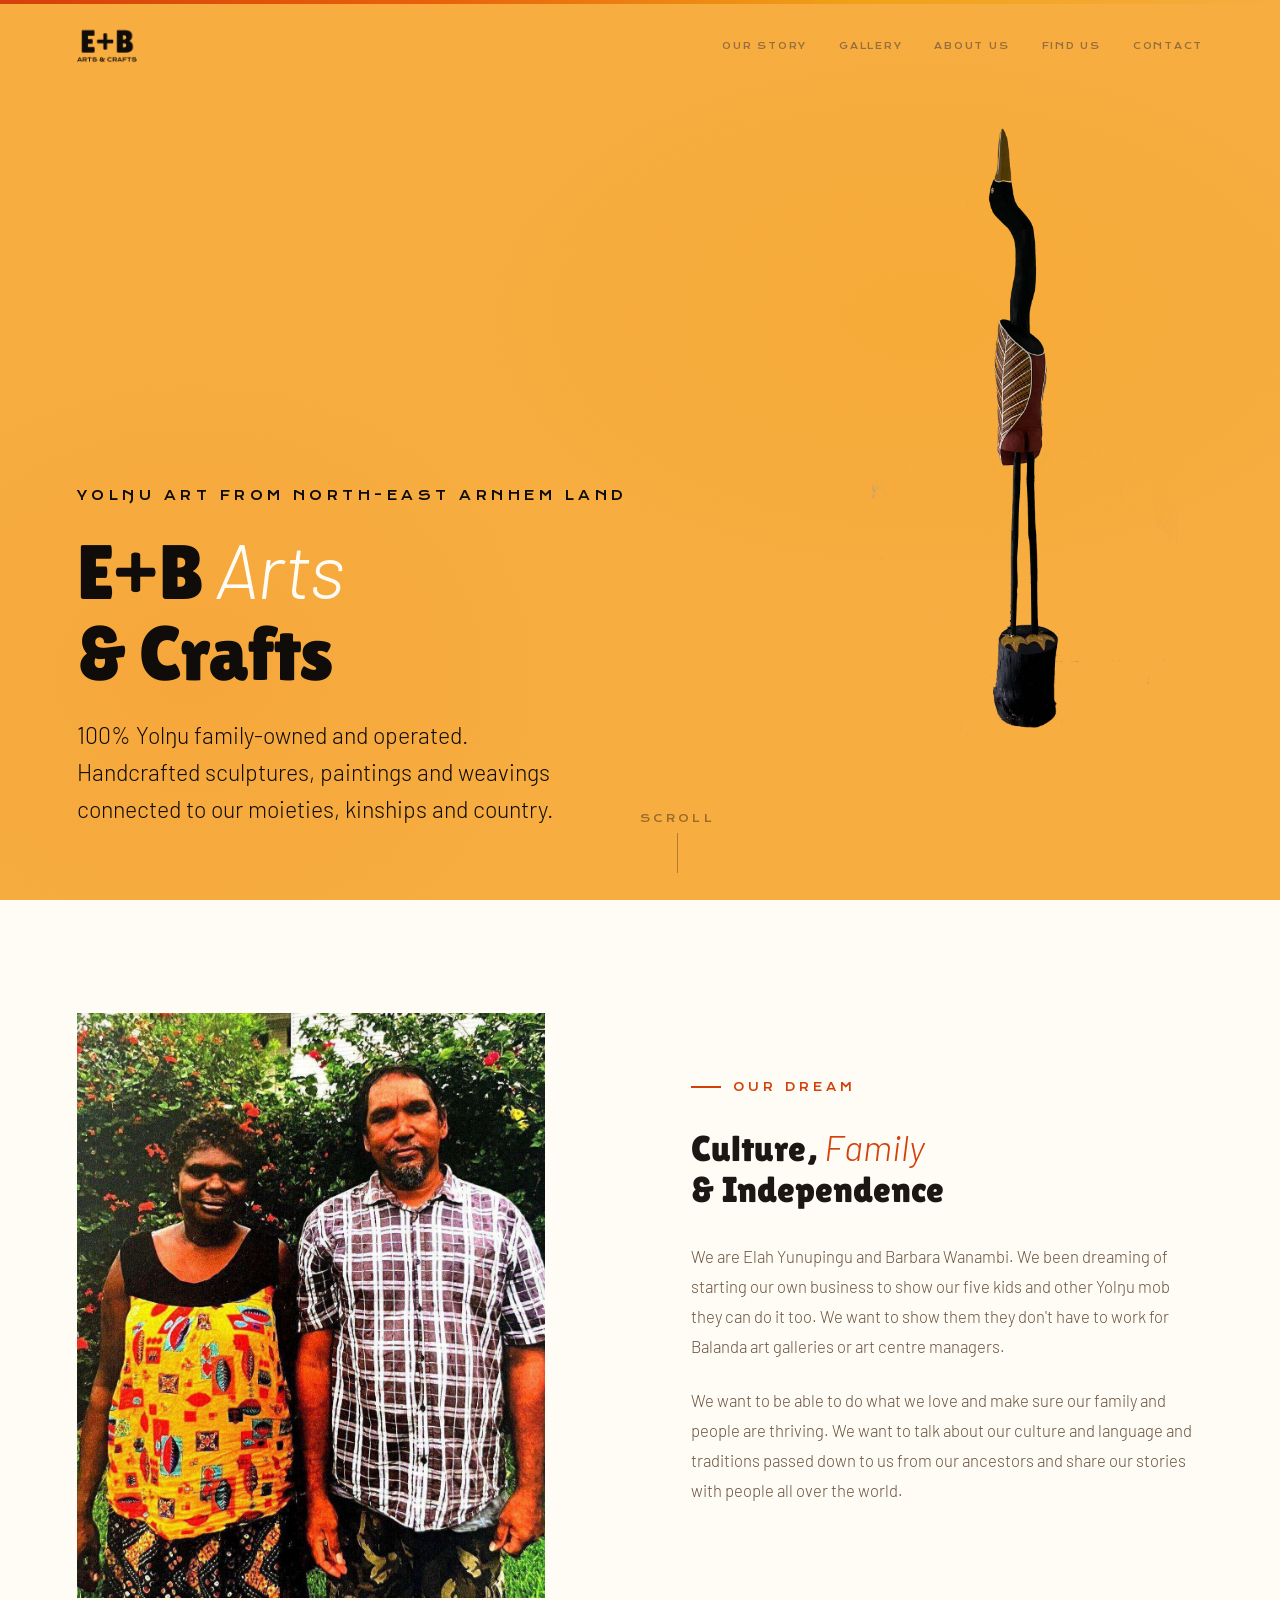
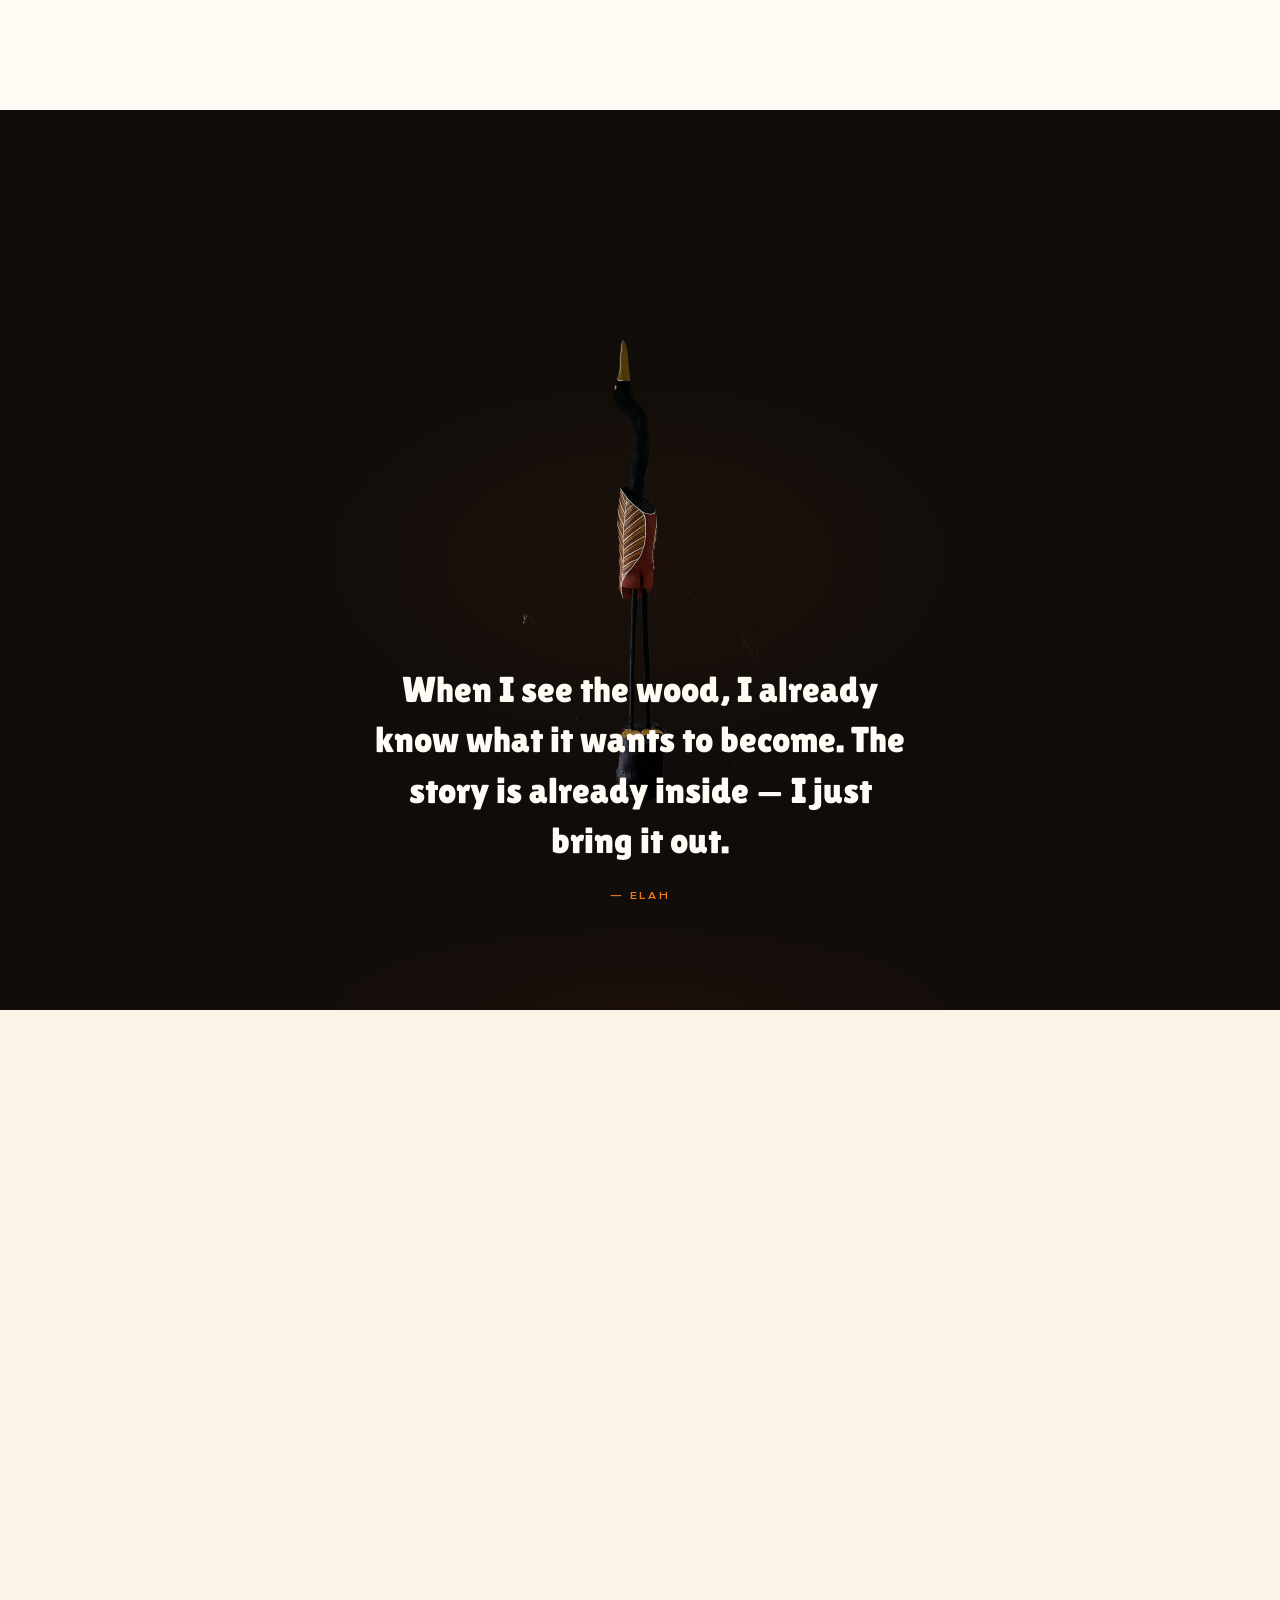
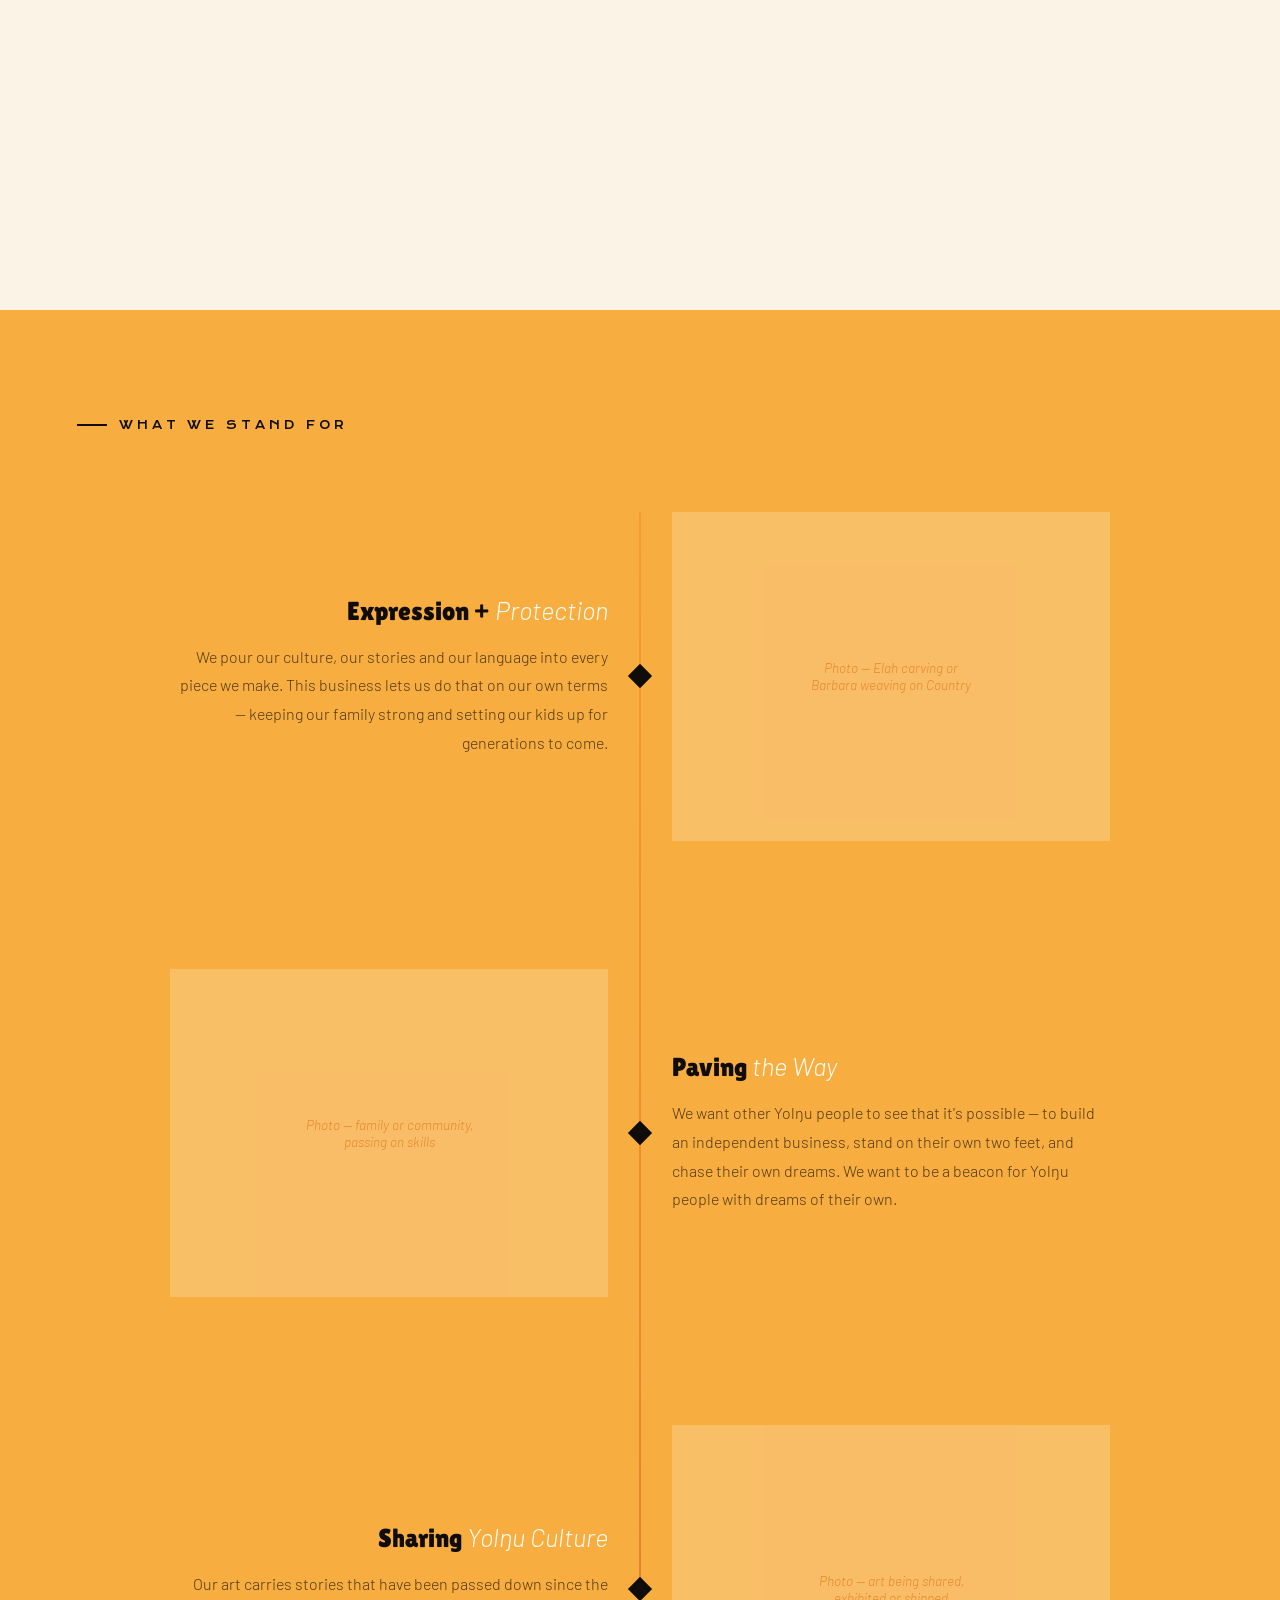
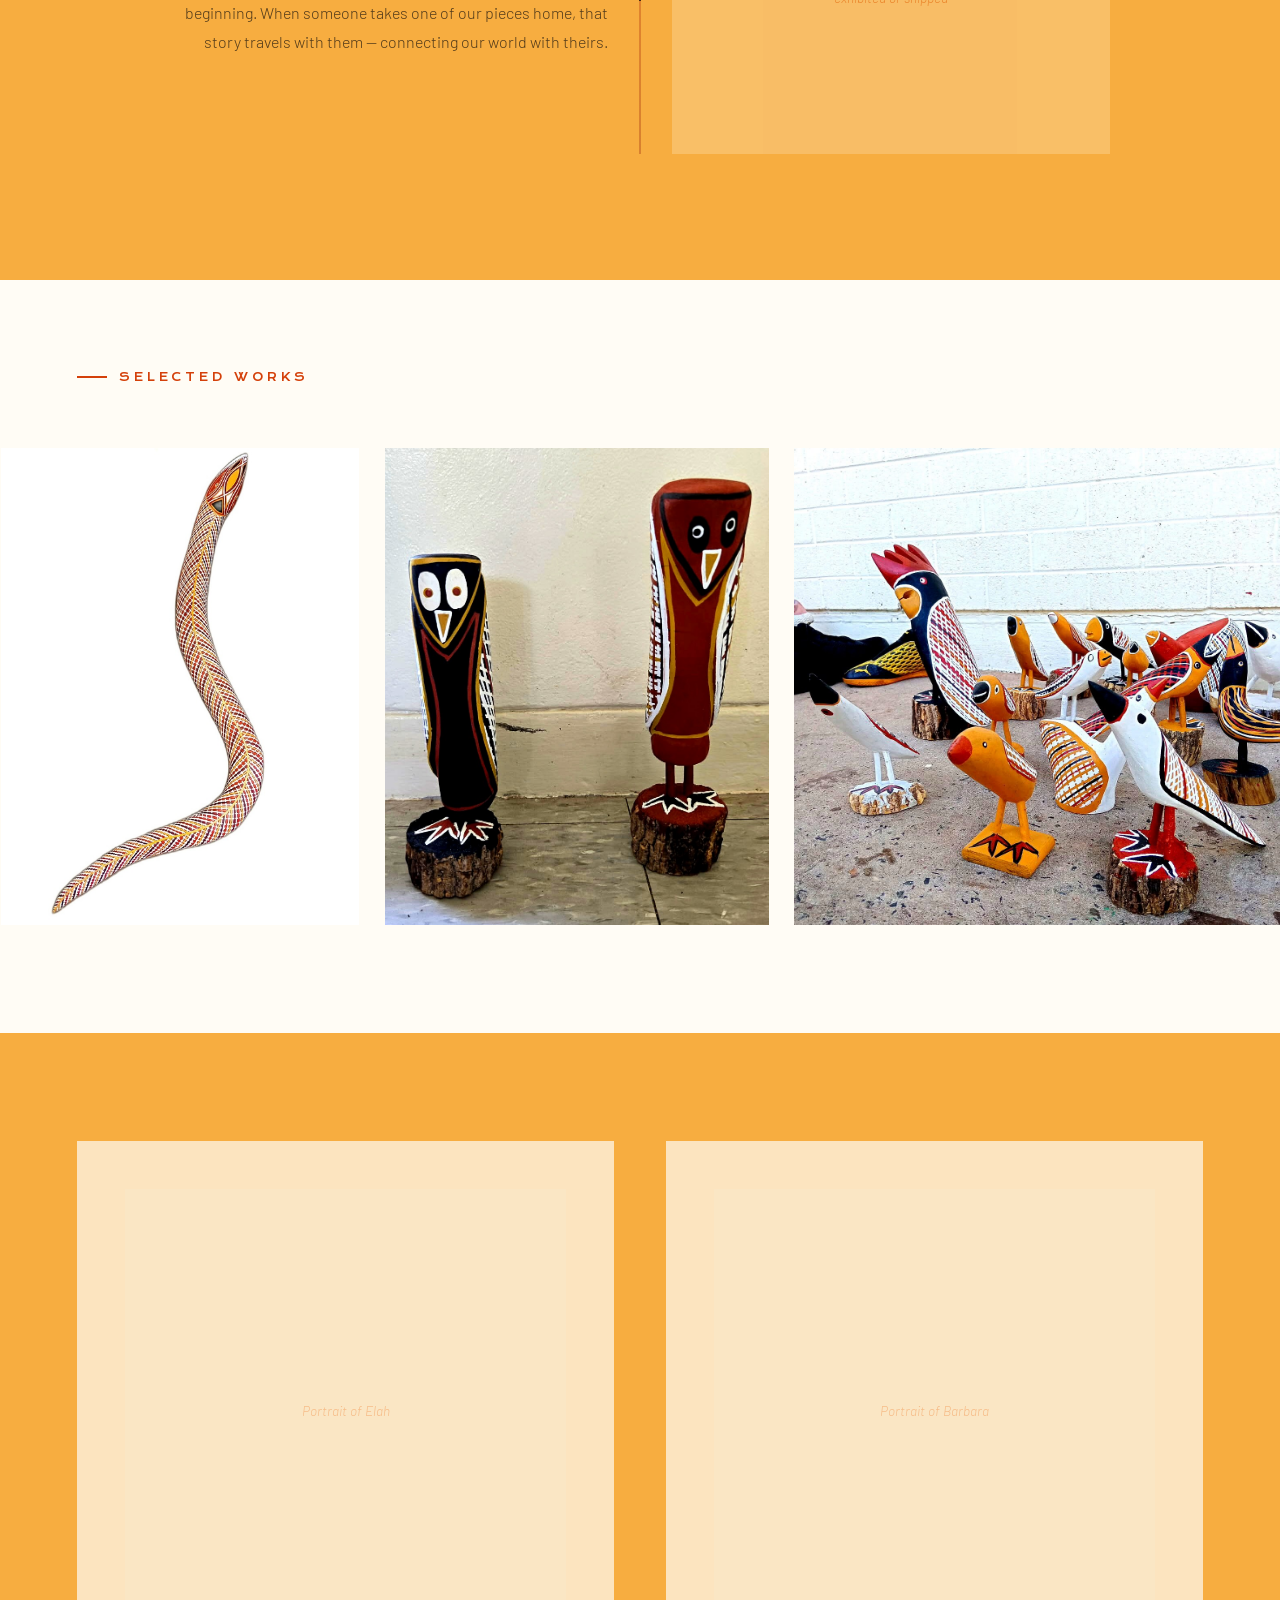
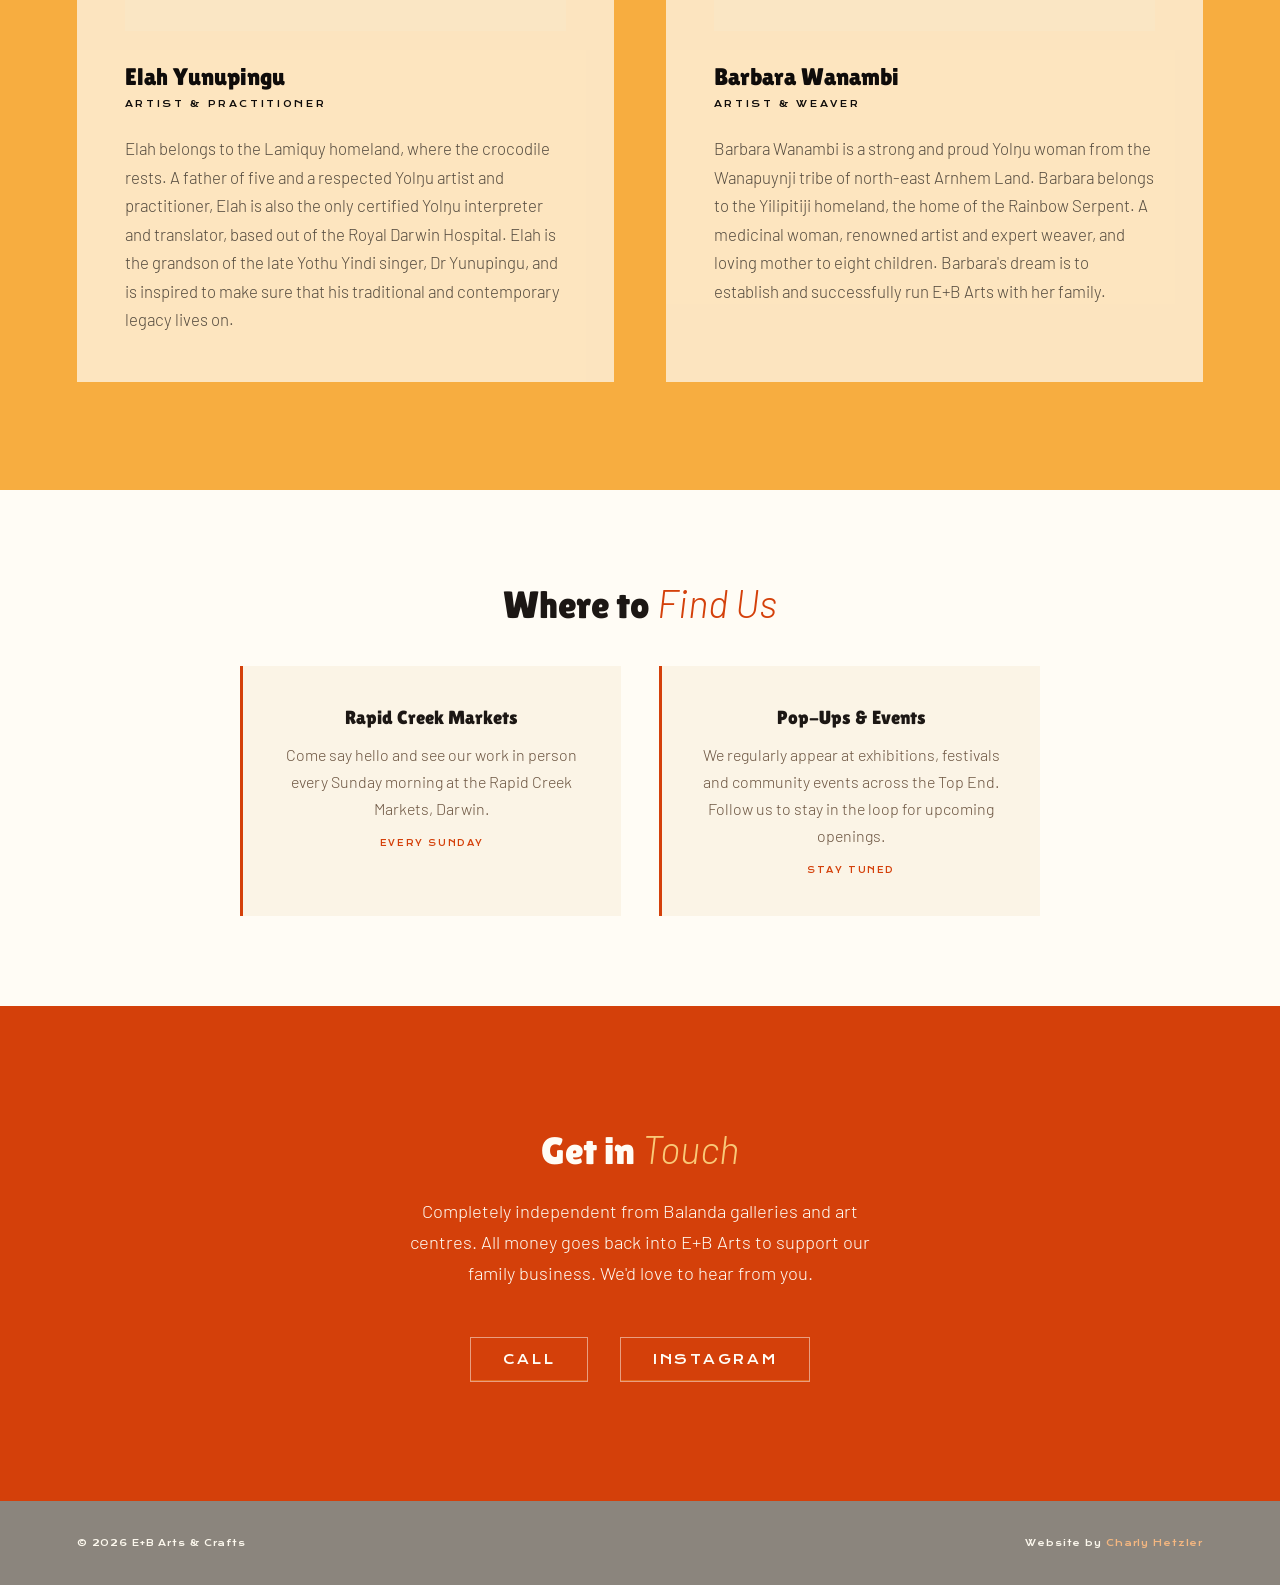
==== commit c4af45cd: "update phone" ====
--- a/index.html
+++ b/index.html
@@ -334,12 +334,9 @@
           />
           <div class="gallery-caption">
             <span>Wood Sculpture</span>
-            <h4>Owl Pair</h4>
-            <div class="yolngu-name">
-              <span class="local">Worr Worr</span>
-              <span class="english">Owl</span>
-              <span class="lang-tag">Yolŋu Matha</span>
-            </div>
+            <h4>
+              Owl Pair <span class="yolngu-inline">• Worr Worr (Yolŋu)</span>
+            </h4>
           </div>
         </div>
 
@@ -378,11 +375,10 @@
           />
           <div class="gallery-caption">
             <span>Wood Sculpture</span>
-            <h4>Green Back Turtle</h4>
-            <div class="yolngu-name">
-              <span class="local">Marrpan</span>
-              <span class="lang-tag">Yolŋu Matha</span>
-            </div>
+            <h4>
+              Green Back Turtle
+              <span class="yolngu-inline">• Marrpan (Yolŋu)</span>
+            </h4>
           </div>
         </div>
 
@@ -395,12 +391,10 @@
           />
           <div class="gallery-caption">
             <span>Collection</span>
-            <h4>Larrakitj</h4>
-            <div class="yolngu-name">
-              <span class="local">Larrakitj</span>
-              <span class="english">Hollow Log Coffins</span>
-              <span class="lang-tag">Yolŋu Matha</span>
-            </div>
+            <h4>
+              Hollow Log Coffins
+              <span class="yolngu-inline">• Larrakitj (Yolŋu)</span>
+            </h4>
           </div>
         </div>
 
@@ -423,6 +417,7 @@
             class="gallery-img"
             src="assets/images/gallery-bird.jpg"
             alt="Tall dark Yolŋu carved Jabiru bird sculpture with rarrk wing detail"
+            style="object-fit: contain; background: var(--sand-warm)"
           />
           <div class="gallery-caption">
             <span>Wood Sculpture</span>
@@ -495,10 +490,7 @@
         hear from you.
       </p>
       <div class="contact-links reveal reveal-delay-2">
-        <a href="mailto:hello@eandbarts.com" class="contact-link"
-          ><span>Email Us</span></a
-        >
-        <a href="tel:+61000000000" class="contact-link"><span>Call</span></a>
+        <a href="tel:+61404002243" class="contact-link"><span>Call</span></a>
         <a
           href="https://www.instagram.com/eandbarts"
           target="_blank"
--- a/assets/css/styles.css
+++ b/assets/css/styles.css
@@ -712,7 +712,7 @@
   left: 0;
   right: 0;
   padding: 1.5rem;
-  background: linear-gradient(transparent, rgba(15, 12, 10, 0.9));
+  background: linear-gradient(transparent 0%, rgba(15, 12, 10, 0.6) 30%, rgba(15, 12, 10, 0.95) 100%);
   transform: translateY(100%);
   transition: transform 0.4s;
 }
@@ -725,16 +725,24 @@
   font-size: 1rem;
   color: var(--yellow-light);
 }
-.gallery-caption span {
+.gallery-caption > span {
   font-family: "Krona One";
   font-size: 0.55rem;
   letter-spacing: 0.15em;
   text-transform: uppercase;
   color: var(--orange-bright);
-  opacity: 0.8;
-}
-
-/* Yolŋu name — inside caption (at bottom) */
+  text-shadow: 0 1px 3px rgba(0, 0, 0, 0.5);
+}
+.gallery-caption h4 .yolngu-inline {
+  font-family: "Barlow", sans-serif;
+  font-weight: 400;
+  font-style: italic;
+  font-size: 0.85rem;
+  color: var(--cream);
+  opacity: 0.75;
+}
+
+/* Yolŋu name — inside caption (at bottom) - DEPRECATED */
 .yolngu-name {
   margin-top: 0.75rem;
   padding-top: 0.75rem;
